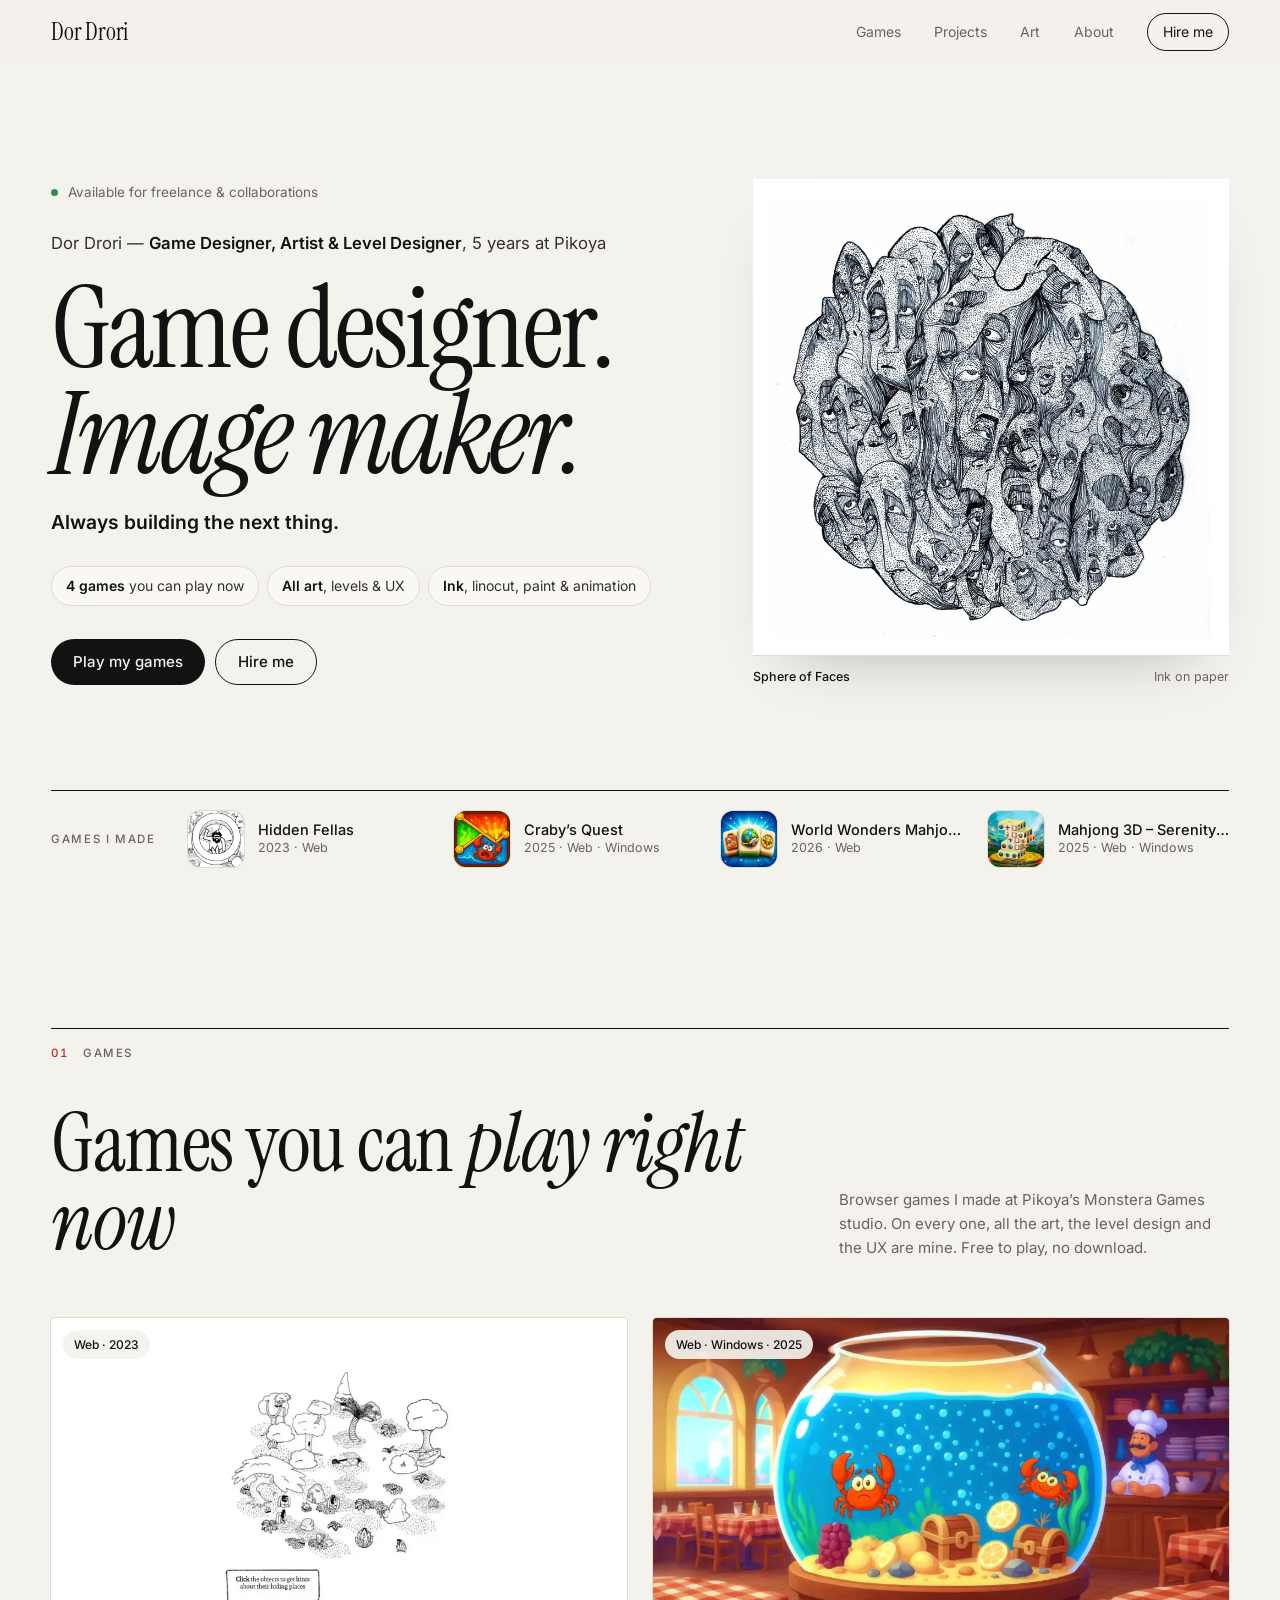
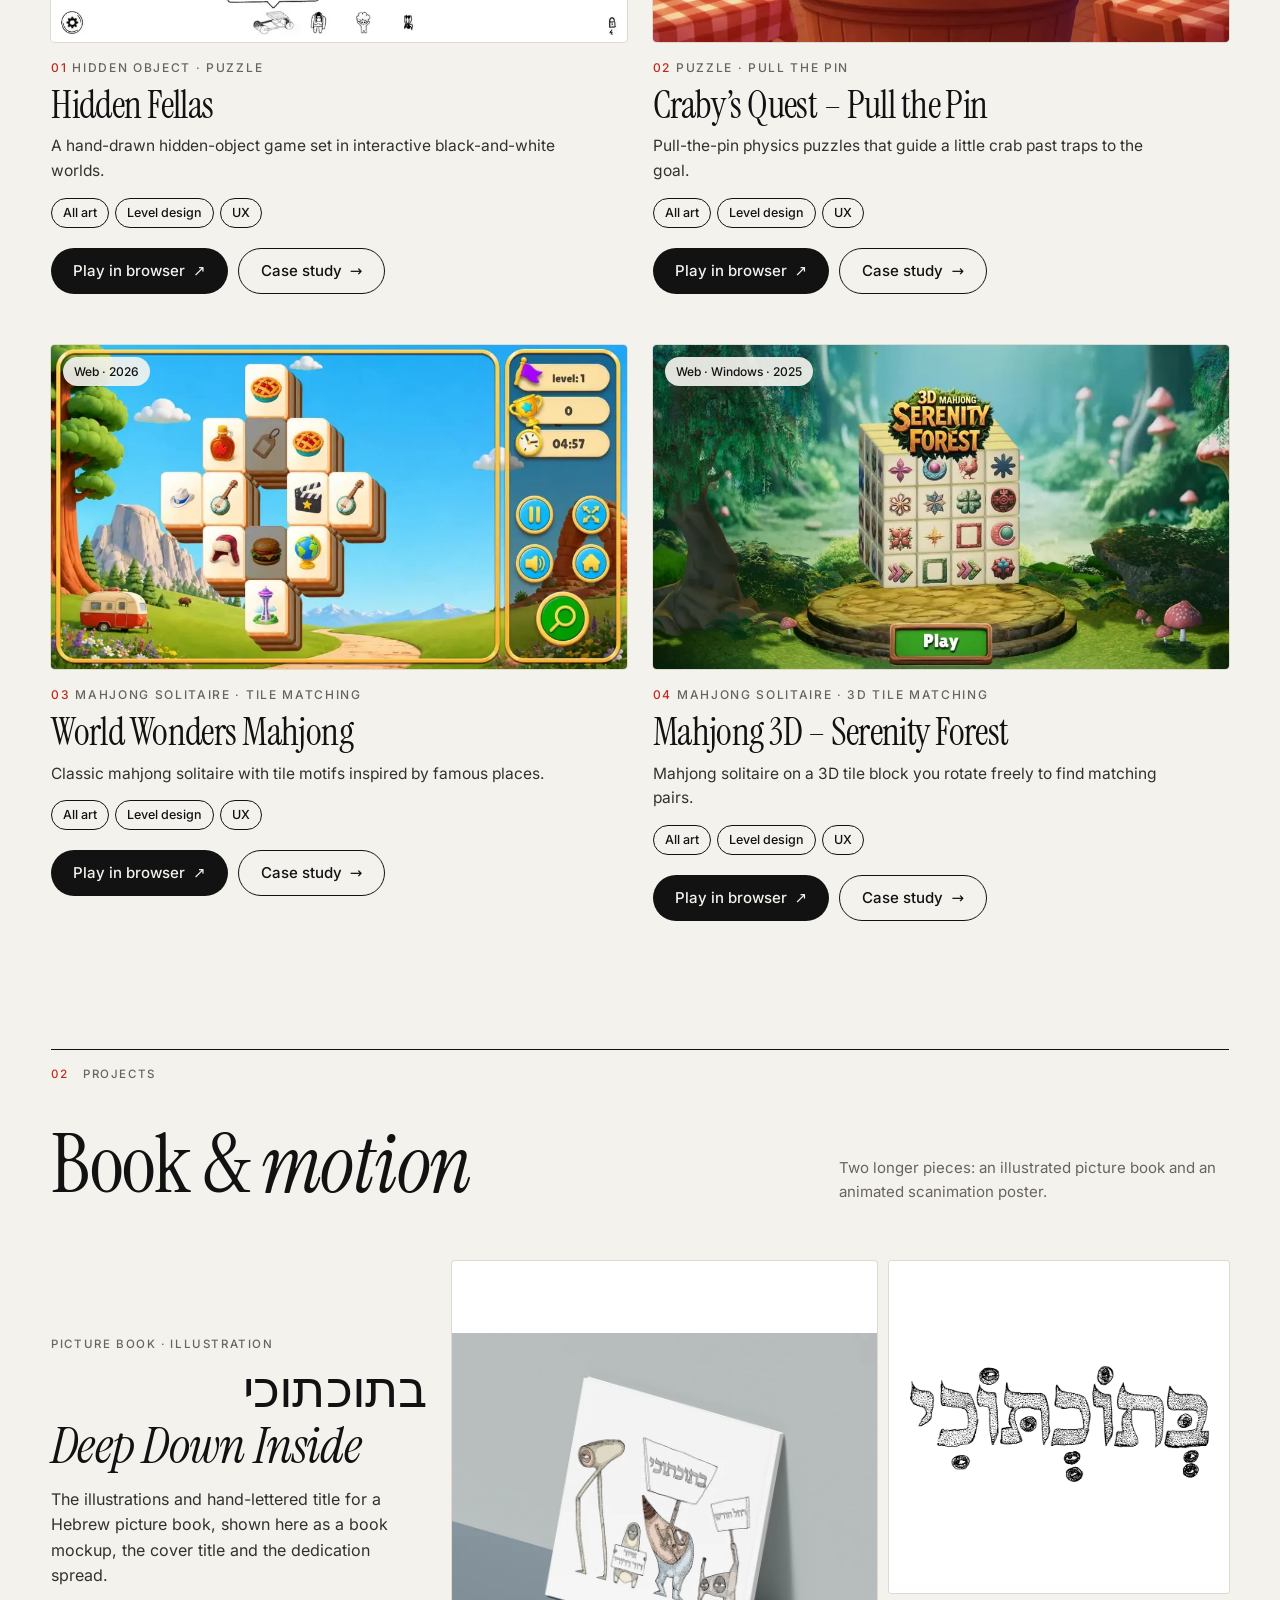
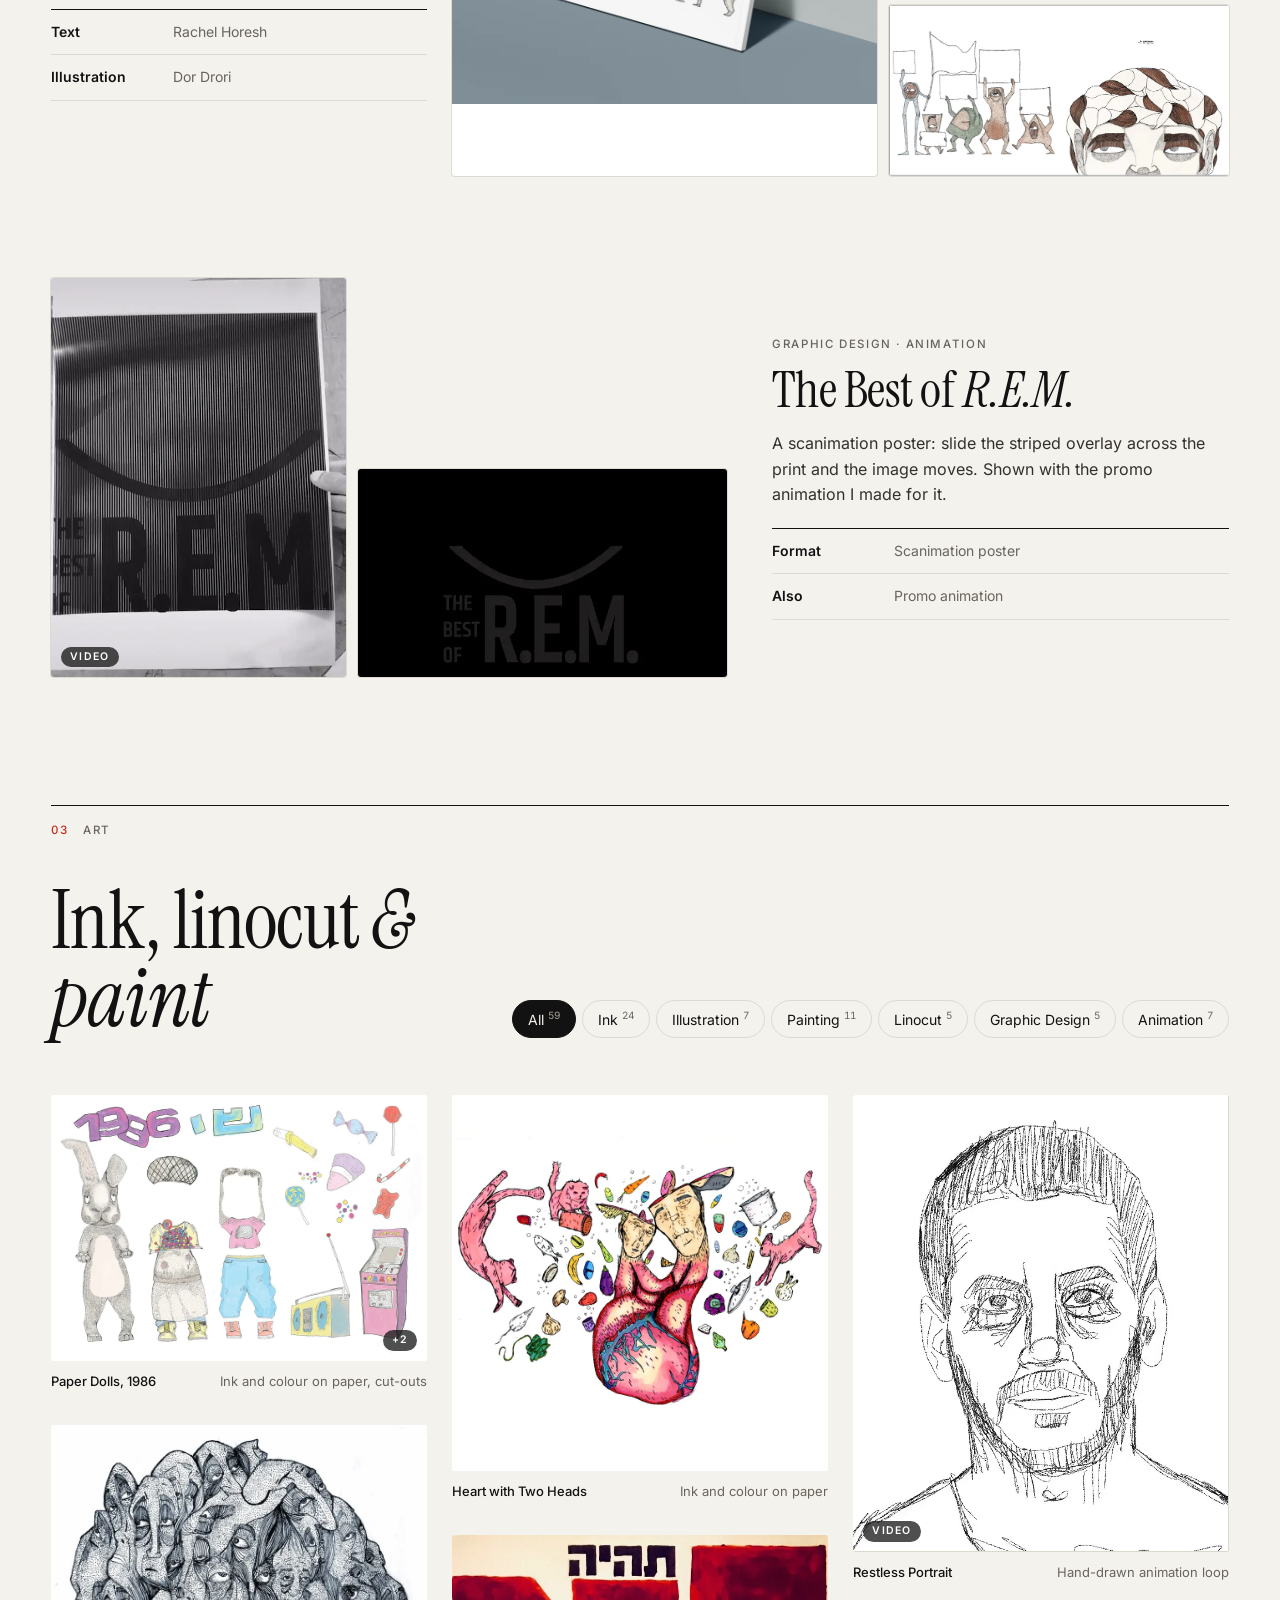
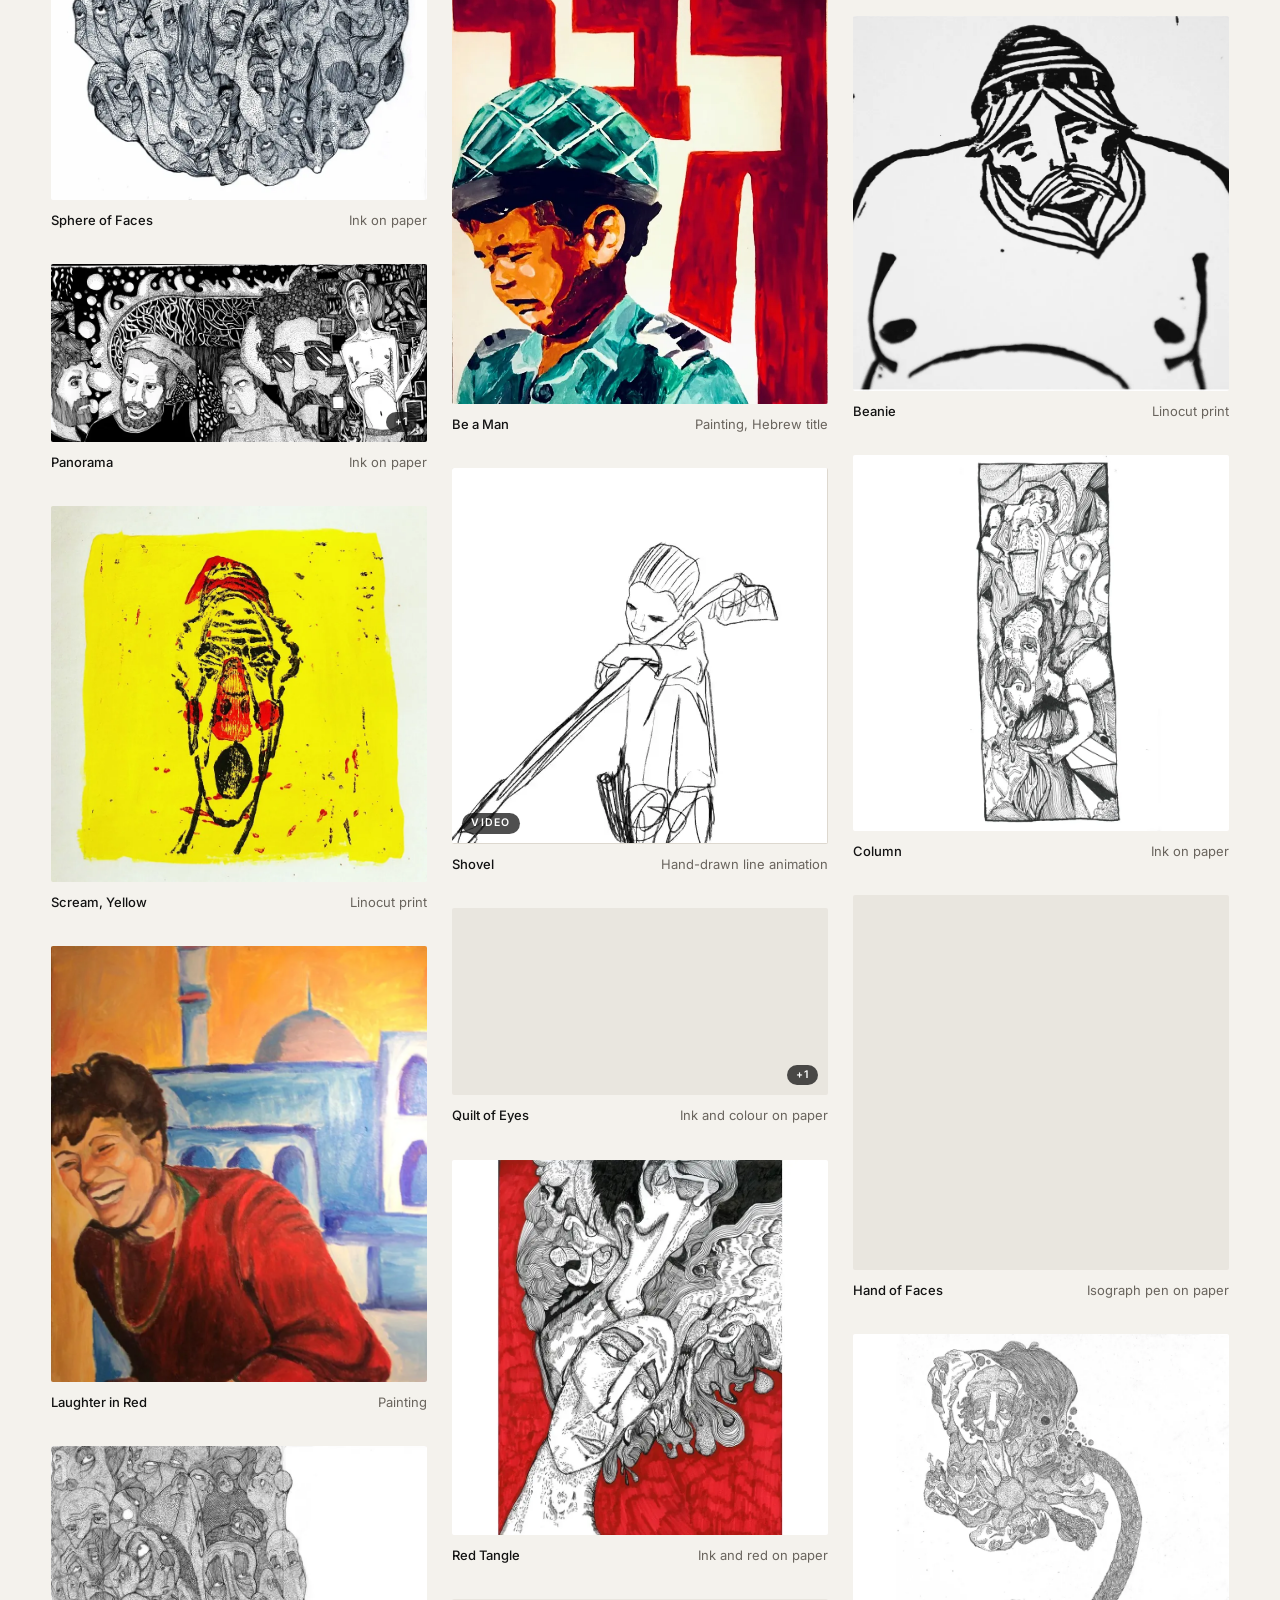
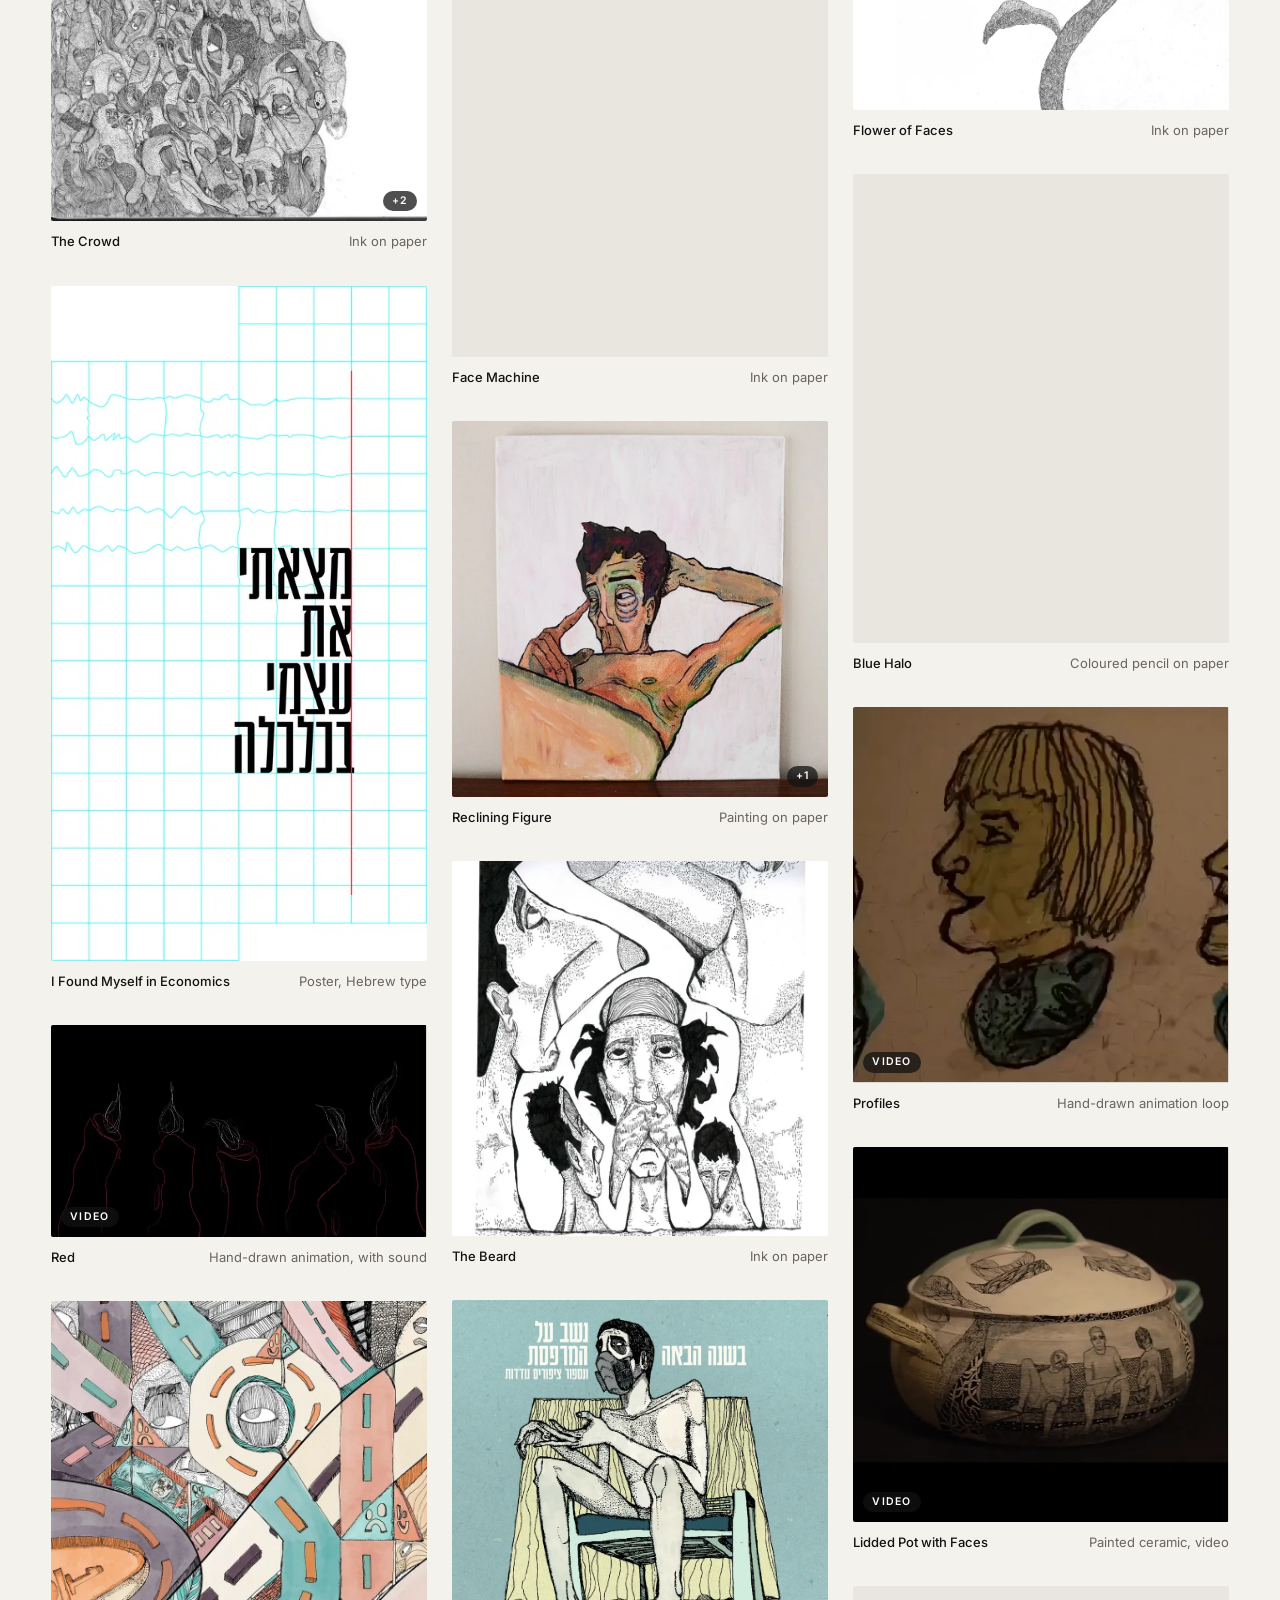
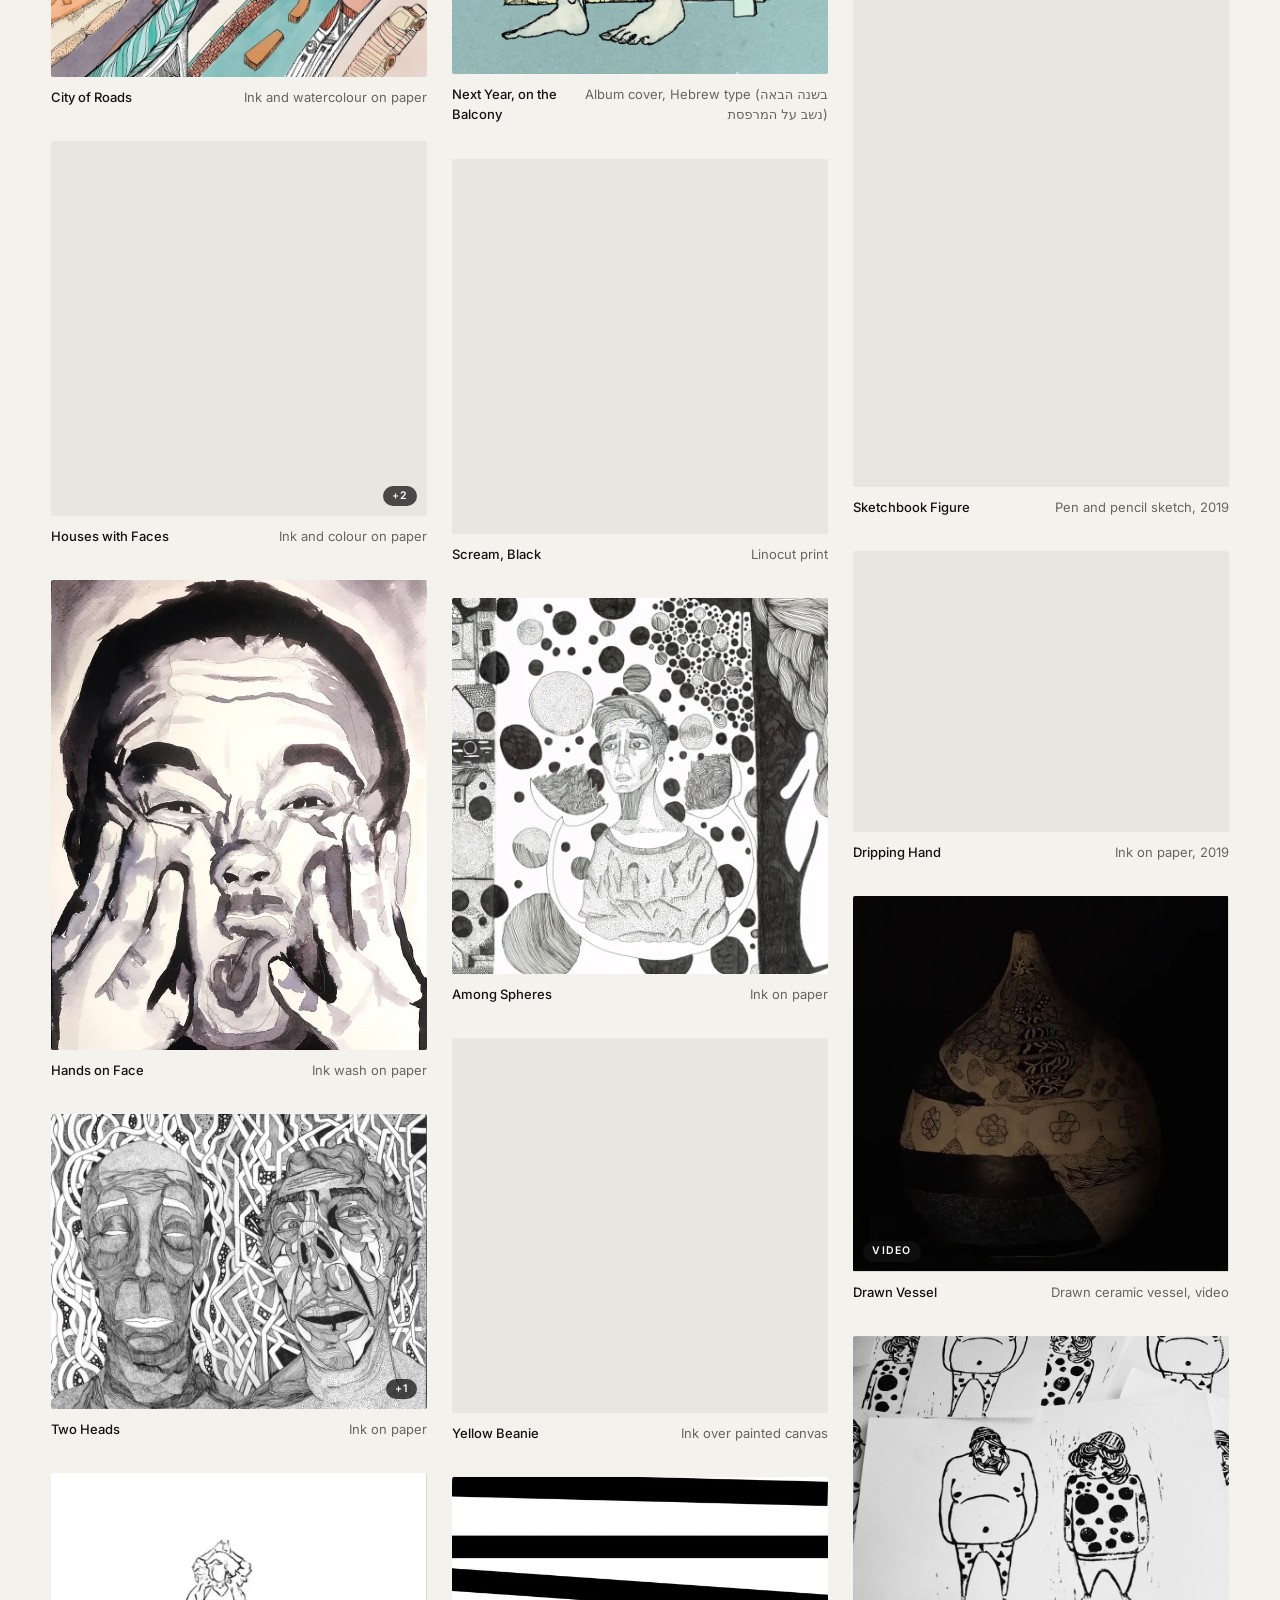
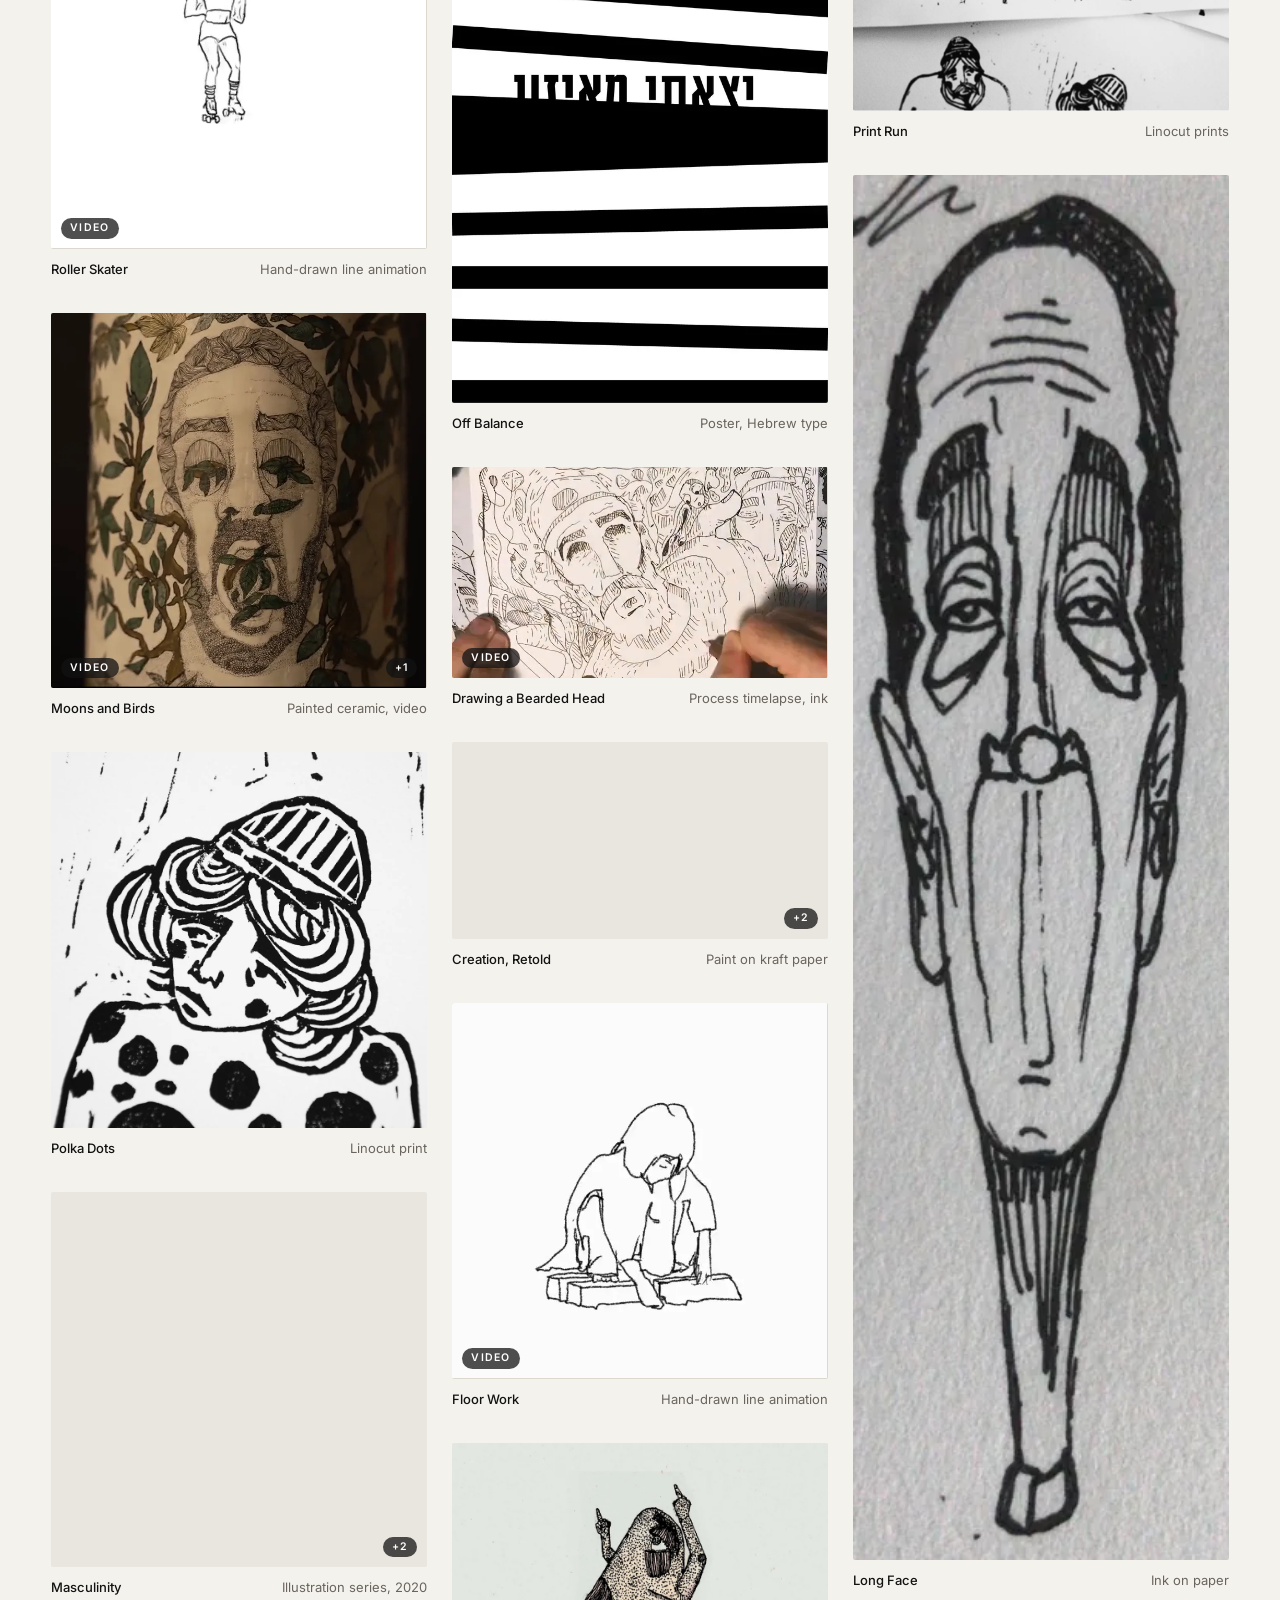
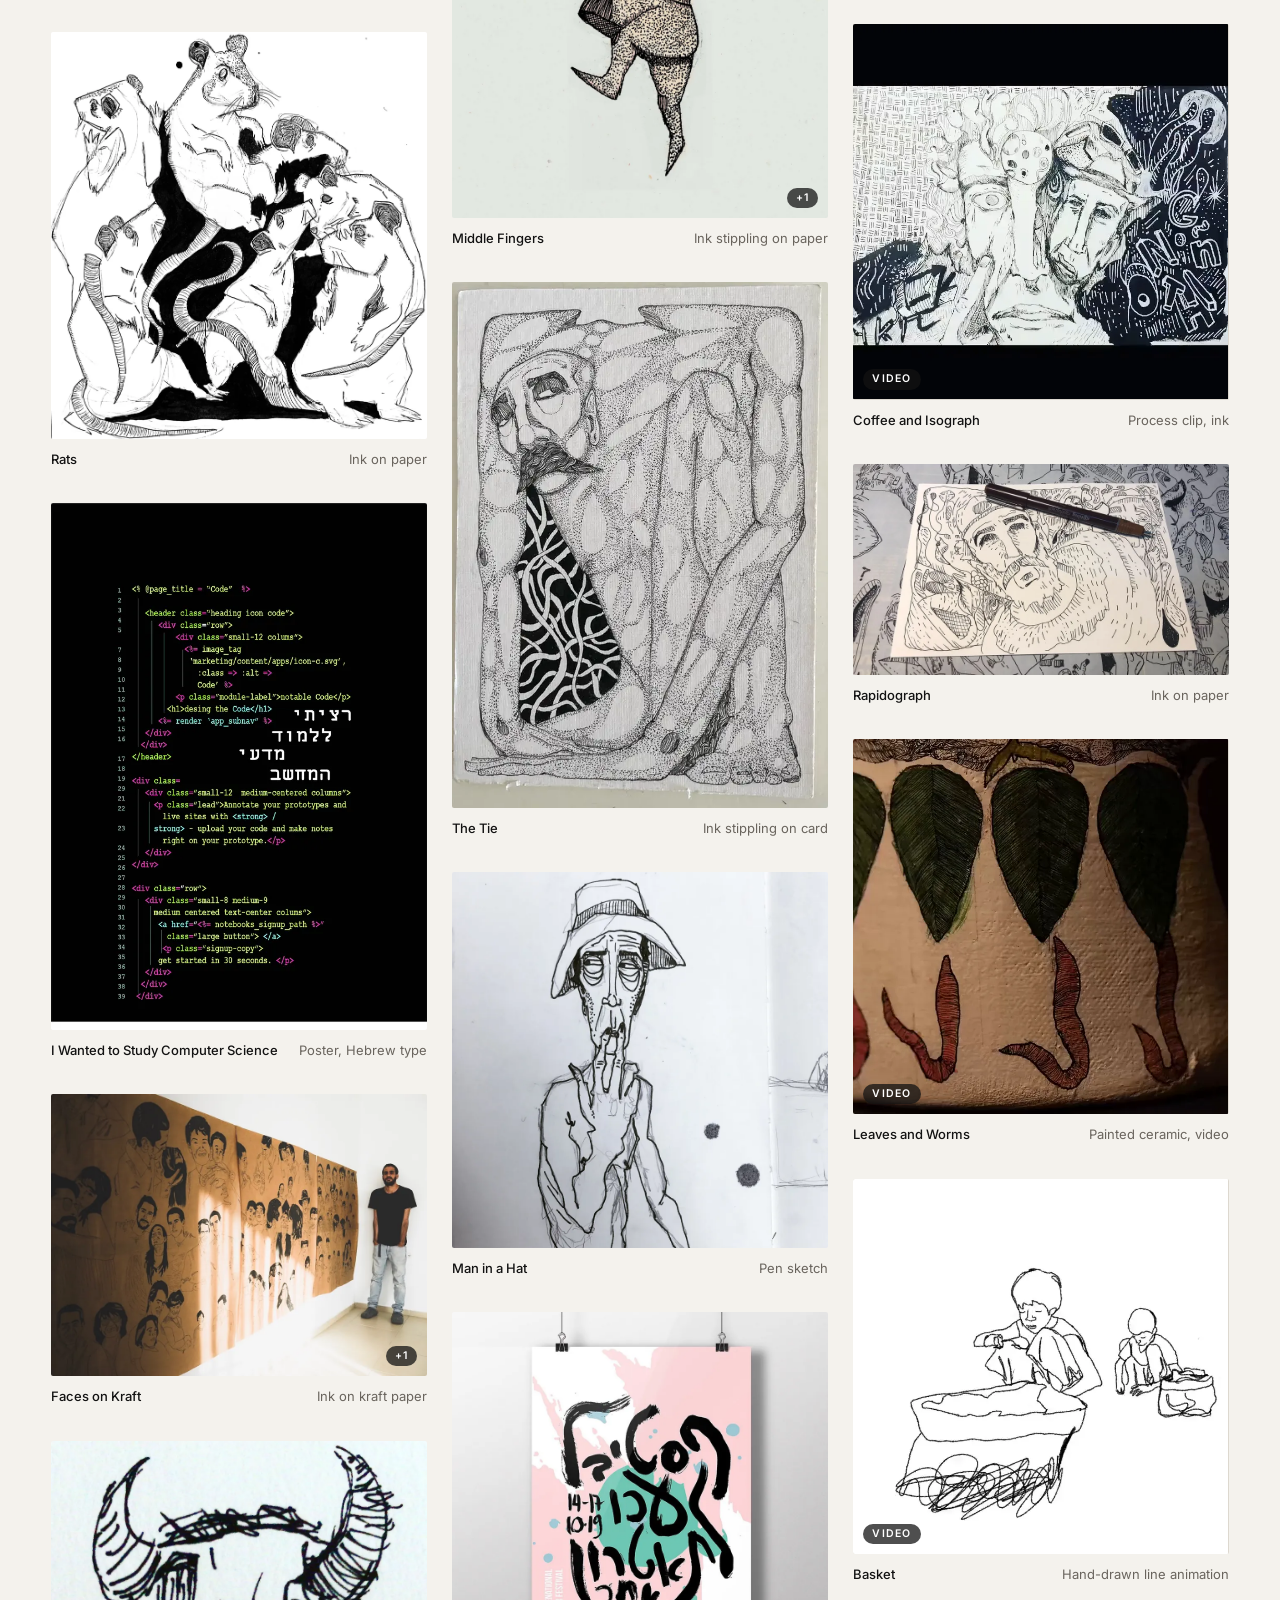
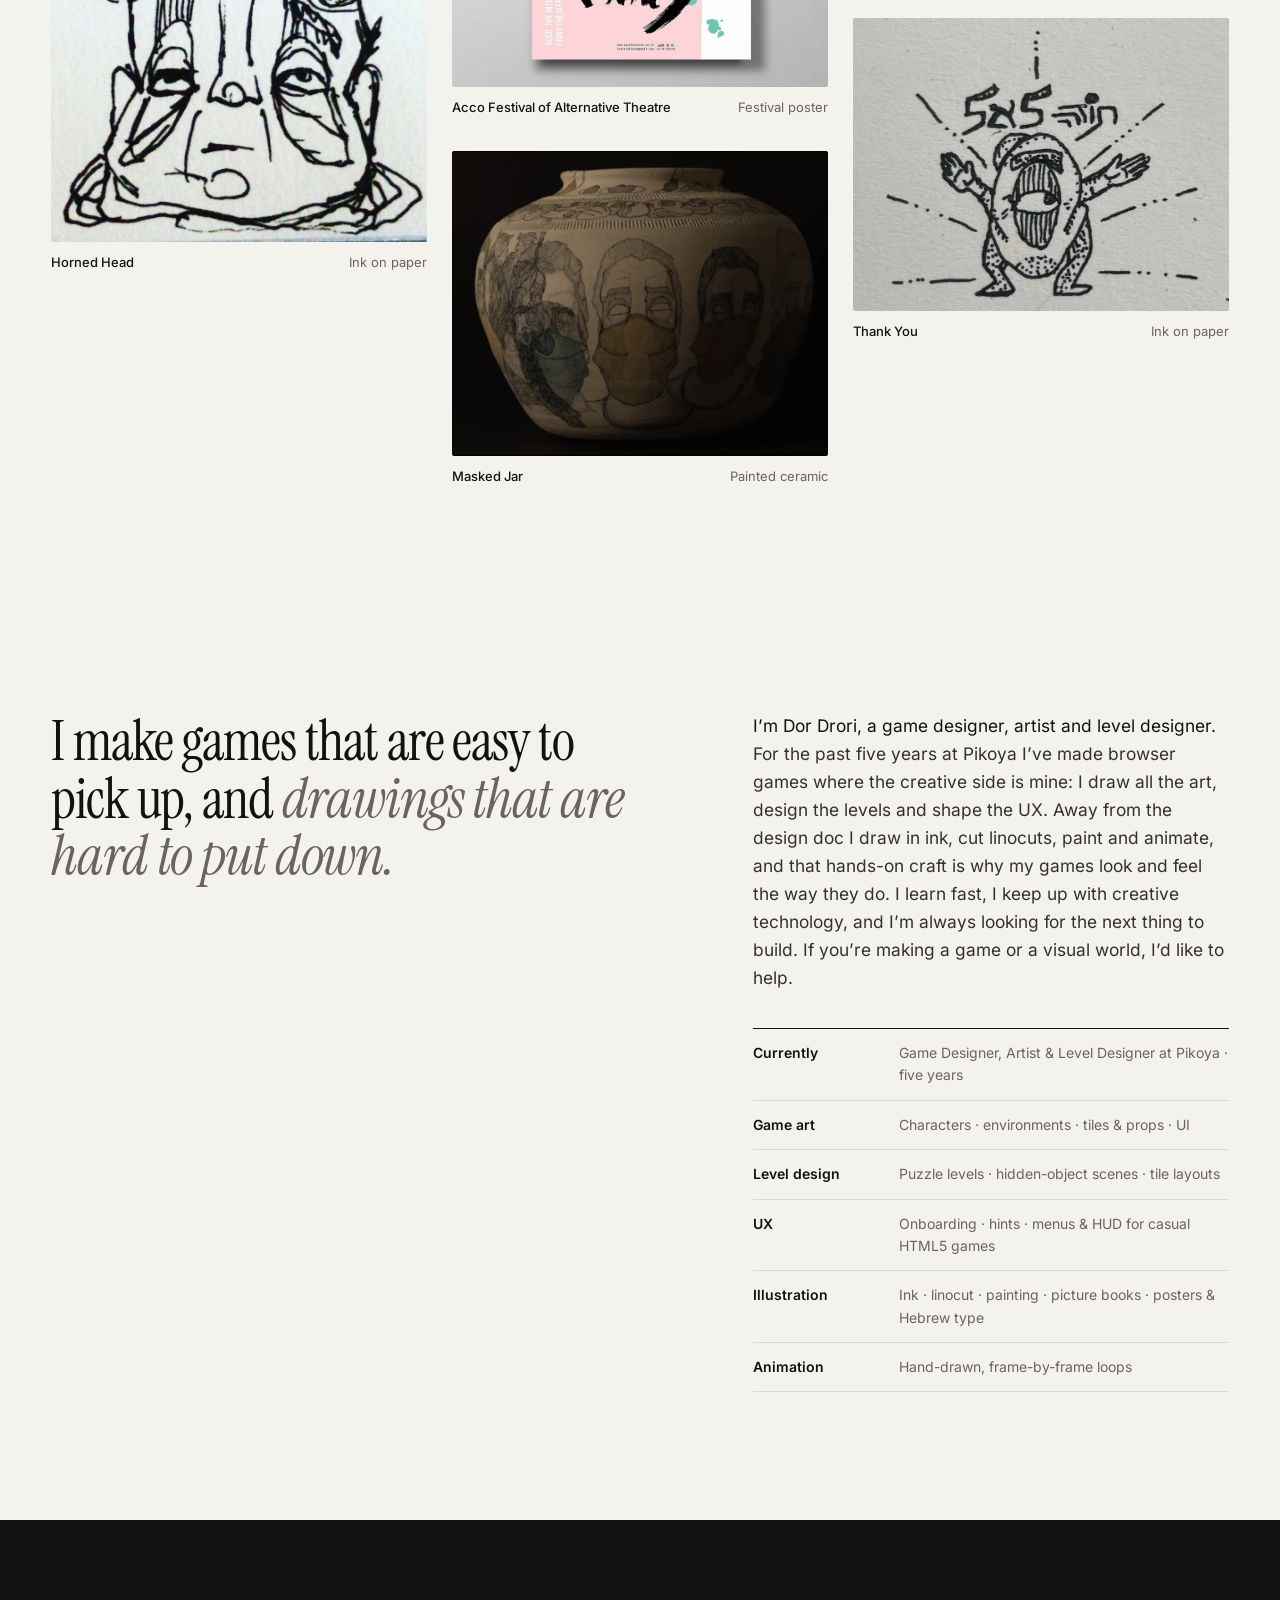
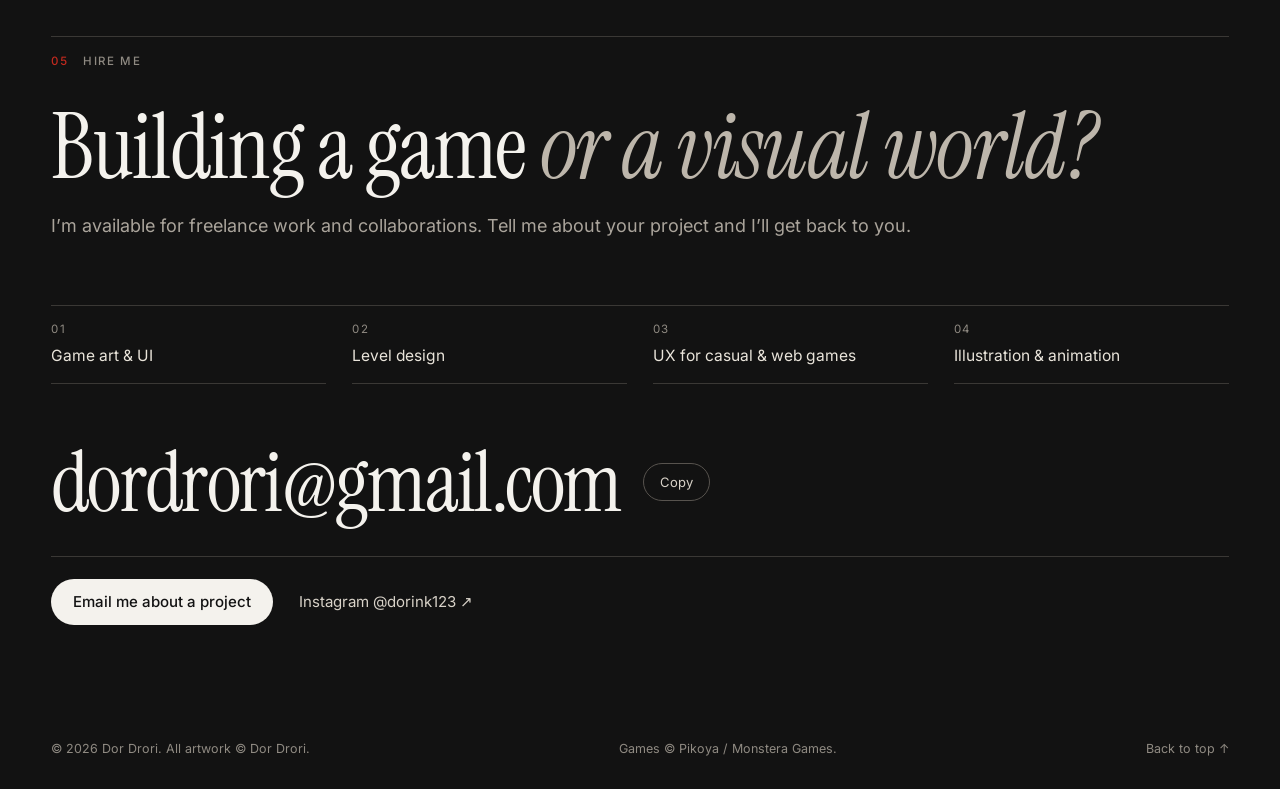
==== index.html @ 9dd8462b "Portfolio site" ====
<!doctype html>
<html lang="en">
<head>
<meta charset="utf-8">
<meta name="viewport" content="width=device-width, initial-scale=1">
<title>Dor Drori — Game Designer, Artist &amp; Level Designer</title>
<meta name="description" content="Dor Drori: Game Designer, Artist &amp; Level Designer. Five years at Pikoya making browser games: all the art, the level design and the UX. Ink, linocut, painting and animation. Available for freelance.">
<meta property="og:title" content="Dor Drori — Game Designer, Artist &amp; Level Designer">
<meta property="og:description" content="Dor Drori: Game Designer, Artist &amp; Level Designer. Five years at Pikoya making browser games: all the art, the level design and the UX. Ink, linocut, painting and animation. Available for freelance.">
<meta property="og:image" content="media/sphere-l.jpg">
<meta property="og:type" content="website">
<meta name="theme-color" content="#f4f2ed">
<link rel="preload" href="fonts/serif.woff2" as="font" type="font/woff2" crossorigin>
<link rel="preload" href="fonts/inter.woff2" as="font" type="font/woff2" crossorigin>
<link rel="icon" href="favicon.svg" type="image/svg+xml">
<link rel="stylesheet" href="css/style.css">
<script>document.documentElement.classList.add('js')</script>
</head>
<body><a class="skip" href="#main">Skip to content</a>
<header class="nav" id="top">
  <a class="brand" href="#top" aria-label="Dor Drori, home">Dor Drori</a>
  <nav aria-label="Primary">
    <a href="#games">Games</a><a href="#projects" class="hide-s">Projects</a><a href="#art">Art</a><a href="#about" class="hide-s">About</a><a href="#contact" class="nav-cta">Hire me</a>
  </nav>
</header>
<main id="main">
<section class="hero" aria-labelledby="hero-title">
  <div class="hero-text">
    <p class="eyebrow"><span class="dot" aria-hidden="true"></span>Available for freelance &amp; collaborations</p>
    <p class="hero-role">Dor Drori — <strong>Game Designer, Artist &amp; Level Designer</strong>, 5 years at Pikoya</p>
    <h1 id="hero-title">Game designer.<br><em>Image maker.</em><span class="h1-tag">Always building the next thing.</span></h1>
    <ul class="proof" aria-label="At a glance">
      <li><strong>4 games</strong> you can play now</li><li><strong>All art</strong>, levels &amp; UX</li><li><strong>Ink</strong>, linocut, paint &amp; animation</li>
    </ul>
    <div class="hero-cta"><a class="btn btn-solid" href="#games">Play my games</a><a class="btn btn-line" href="#contact">Hire me</a></div>
  </div>
  <figure class="hero-art">
    <button class="hero-btn" data-open="6" aria-label="Open Sphere of Faces, full size">
      <img src="media/sphere-t.webp" srcset="media/sphere-t.webp 800w, media/sphere-l.webp 1600w" sizes="(min-width:1000px) 36vw, 90vw" width="1600" height="1600" alt="Sphere of Faces, a dense ink drawing of interlocking faces, by Dor Drori" fetchpriority="high" decoding="async">
    </button>
    <figcaption><span>Sphere of Faces</span><span>Ink on paper</span></figcaption>
  </figure>
  <nav class="strip" aria-label="Games">
    <p class="label">Games I made</p>
    <ol><li><a href="games/hidden-fellas.html"><img src="media/games/hidden-fellas-thumb.webp" width="96" height="96" alt="" decoding="async"><span class="s-txt"><span class="s-title">Hidden Fellas</span><span class="s-meta">2023 · Web</span></span></a></li><li><a href="games/crabys-quest.html"><img src="media/games/crabys-quest-thumb.webp" width="96" height="96" alt="" decoding="async"><span class="s-txt"><span class="s-title">Craby’s Quest</span><span class="s-meta">2025 · Web · Windows</span></span></a></li><li><a href="games/world-wonders.html"><img src="media/games/world-wonders-thumb.webp" width="96" height="96" alt="" decoding="async"><span class="s-txt"><span class="s-title">World Wonders Mahjong</span><span class="s-meta">2026 · Web</span></span></a></li><li><a href="games/serenity-forest.html"><img src="media/games/serenity-forest-thumb.webp" width="96" height="96" alt="" decoding="async"><span class="s-txt"><span class="s-title">Mahjong 3D – Serenity Forest</span><span class="s-meta">2025 · Web · Windows</span></span></a></li></ol>
  </nav>
</section>

<section class="section" id="games" aria-labelledby="games-title">
  <header class="section-head" data-reveal>
    <p class="kicker"><span>01</span> Games</p>
    <h2 id="games-title">Games you can <em>play right now</em></h2>
    <p class="section-intro">Browser games I made at Pikoya’s Monstera Games studio. On every one, all the art, the level design and the UX are mine. Free to play, no download.</p>
  </header>
  <div class="gcards"><article class="gcard" data-reveal>
  <a class="gcard-media" href="games/hidden-fellas.html" aria-label="Hidden Fellas case study"><video class="vid gcard-vid" muted loop playsinline preload="none" poster="media/games/clips/hidden-fellas-poster.webp" data-src="media/games/clips/hidden-fellas.mp4" width="960" height="540" aria-label="Hidden Fellas gameplay"></video><span class="gcard-badge">Web · 2023</span></a>
  <div class="gcard-body">
    <p class="gcard-idx"><span>01</span> Hidden object · Puzzle</p>
    <h3 class="gcard-title"><a href="games/hidden-fellas.html">Hidden Fellas</a></h3>
    <p class="gcard-hook">A hand-drawn hidden-object game set in interactive black-and-white worlds.</p>
    <ul class="roles" aria-label="My role"><li>All art</li><li>Level design</li><li>UX</li></ul>
    <div class="gcard-actions"><a class="btn btn-solid" href="https://www.monsteraplay.com/play/hidden_fellas" target="_blank" rel="noopener">Play in browser <span aria-hidden="true">↗</span></a><a class="btn btn-line" href="games/hidden-fellas.html">Case study <span aria-hidden="true">→</span></a></div>
  </div>
</article><article class="gcard" data-reveal>
  <a class="gcard-media" href="games/crabys-quest.html" aria-label="Craby’s Quest – Pull the Pin case study"><video class="vid gcard-vid" muted loop playsinline preload="none" poster="media/games/clips/crabys-quest-poster.webp" data-src="media/games/clips/crabys-quest.mp4" width="960" height="540" aria-label="Craby’s Quest – Pull the Pin gameplay"></video><span class="gcard-badge">Web · Windows · 2025</span></a>
  <div class="gcard-body">
    <p class="gcard-idx"><span>02</span> Puzzle · Pull the pin</p>
    <h3 class="gcard-title"><a href="games/crabys-quest.html">Craby’s Quest – Pull the Pin</a></h3>
    <p class="gcard-hook">Pull-the-pin physics puzzles that guide a little crab past traps to the goal.</p>
    <ul class="roles" aria-label="My role"><li>All art</li><li>Level design</li><li>UX</li></ul>
    <div class="gcard-actions"><a class="btn btn-solid" href="https://www.monsteraplay.com/play/pull_the_pin_crabys_quest" target="_blank" rel="noopener">Play in browser <span aria-hidden="true">↗</span></a><a class="btn btn-line" href="games/crabys-quest.html">Case study <span aria-hidden="true">→</span></a></div>
  </div>
</article><article class="gcard" data-reveal>
  <a class="gcard-media" href="games/world-wonders.html" aria-label="World Wonders Mahjong case study"><video class="vid gcard-vid" muted loop playsinline preload="none" poster="media/games/clips/world-wonders-poster.webp" data-src="media/games/clips/world-wonders.mp4" width="960" height="540" aria-label="World Wonders Mahjong gameplay"></video><span class="gcard-badge">Web · 2026</span></a>
  <div class="gcard-body">
    <p class="gcard-idx"><span>03</span> Mahjong solitaire · Tile matching</p>
    <h3 class="gcard-title"><a href="games/world-wonders.html">World Wonders Mahjong</a></h3>
    <p class="gcard-hook">Classic mahjong solitaire with tile motifs inspired by famous places.</p>
    <ul class="roles" aria-label="My role"><li>All art</li><li>Level design</li><li>UX</li></ul>
    <div class="gcard-actions"><a class="btn btn-solid" href="https://www.monsteraplay.com/play/world_mahjong" target="_blank" rel="noopener">Play in browser <span aria-hidden="true">↗</span></a><a class="btn btn-line" href="games/world-wonders.html">Case study <span aria-hidden="true">→</span></a></div>
  </div>
</article><article class="gcard" data-reveal>
  <a class="gcard-media" href="games/serenity-forest.html" aria-label="Mahjong 3D – Serenity Forest case study"><video class="vid gcard-vid" muted loop playsinline preload="none" poster="media/games/clips/serenity-forest-poster.webp" data-src="media/games/clips/serenity-forest.mp4" width="960" height="540" aria-label="Mahjong 3D – Serenity Forest gameplay"></video><span class="gcard-badge">Web · Windows · 2025</span></a>
  <div class="gcard-body">
    <p class="gcard-idx"><span>04</span> Mahjong solitaire · 3D tile matching</p>
    <h3 class="gcard-title"><a href="games/serenity-forest.html">Mahjong 3D – Serenity Forest</a></h3>
    <p class="gcard-hook">Mahjong solitaire on a 3D tile block you rotate freely to find matching pairs.</p>
    <ul class="roles" aria-label="My role"><li>All art</li><li>Level design</li><li>UX</li></ul>
    <div class="gcard-actions"><a class="btn btn-solid" href="https://www.monsteraplay.com/play/mahjong_3d_serenity_forest" target="_blank" rel="noopener">Play in browser <span aria-hidden="true">↗</span></a><a class="btn btn-line" href="games/serenity-forest.html">Case study <span aria-hidden="true">→</span></a></div>
  </div>
</article></div>
</section>

<section class="section" id="projects" aria-labelledby="projects-title">
  <header class="section-head" data-reveal>
    <p class="kicker"><span>02</span> Projects</p>
    <h2 id="projects-title">Book &amp; <em>motion</em></h2>
    <p class="section-intro">Two longer pieces: an illustrated picture book and an animated scanimation poster.</p>
  </header>
  <article class="proj proj-book" aria-labelledby="t-book">
    <div class="proj-text" data-reveal>
      <p class="label">Picture book · Illustration</p>
      <h3 class="proj-title" id="t-book"><span lang="he" dir="rtl">בתוכתוכי</span> <em>Deep Down Inside</em></h3>
      <p class="proj-desc">The illustrations and hand-lettered title for a Hebrew picture book, shown here as a book mockup, the cover title and the dedication spread.</p>
      <dl class="proj-meta"><div><dt>Text</dt><dd>Rachel Horesh</dd></div><div><dt>Illustration</dt><dd>Dor Drori</dd></div></dl>
    </div>
    <div class="proj-media book-media" data-reveal>
      <button class="proj-img b-cover" data-open="0" aria-label="Open image 1 of the book"><img src="media/deep-inside-cover-t.webp" srcset="media/deep-inside-cover-t.webp 900w, media/deep-inside-cover-l.webp 2000w" sizes="(min-width:960px) 34vw, 100vw" width="2000" height="1751" loading="lazy" decoding="async" alt="Mockup of the picture book בתוכתוכי (Deep Down Inside), illustrated by Dor Drori"></button><button class="proj-img b-mock" data-open="1" aria-label="Open image 2 of the book"><img src="media/deep-inside-t.webp" srcset="media/deep-inside-t.webp 900w, media/deep-inside-l.webp 1688w" sizes="(min-width:960px) 24vw, 50vw" width="1688" height="1648" loading="lazy" decoding="async" alt="Hand-lettered cover title of בתוכתוכי, illustrated by Dor Drori"></button><button class="proj-img b-ded" data-open="2" aria-label="Open image 3 of the book"><img src="media/dedicated-t.webp" srcset="media/dedicated-t.webp 900w, media/dedicated-l.webp 1600w" sizes="(min-width:960px) 24vw, 50vw" width="1600" height="805" loading="lazy" decoding="async" alt="Dedication spread of בתוכתוכי, illustrated by Dor Drori"></button>
    </div>
  </article>
  <article class="proj proj-rem" aria-labelledby="t-rem">
    <div class="proj-media rem-media" data-reveal>
      <button class="proj-img rem-main" data-open="41" aria-label="Open The Best of R.E.M. video"><video class="vid" muted loop playsinline preload="none" poster="media/rem-poster.webp" data-src="media/rem.mp4" width="540" height="730" aria-label="The Best of R.E.M. scanimation poster in motion"></video><span class="tile-badge tile-loop" aria-hidden="true">Video</span></button>
      <button class="proj-img rem-promo" data-open="42" aria-label="Open the R.E.M. promo animation"><video class="vid" muted loop playsinline preload="none" poster="media/rem-d1-poster.webp" data-src="media/rem-d1.mp4" width="720" height="406" aria-label="Promo animation for The Best of R.E.M."></video></button>
    </div>
    <div class="proj-text" data-reveal>
      <p class="label">Graphic design · Animation</p>
      <h3 class="proj-title" id="t-rem">The Best of <em>R.E.M.</em></h3>
      <p class="proj-desc">A scanimation poster: slide the striped overlay across the print and the image moves. Shown with the promo animation I made for it.</p>
      <dl class="proj-meta"><div><dt>Format</dt><dd>Scanimation poster</dd></div><div><dt>Also</dt><dd>Promo animation</dd></div></dl>
    </div>
  </article>
</section>

<section class="section" id="art" aria-labelledby="art-title">
  <header class="section-head" data-reveal>
    <p class="kicker"><span>03</span> Art</p>
    <h2 id="art-title">Ink, linocut <em>&amp; paint</em></h2>
    <div class="filters" role="toolbar" aria-label="Filter artwork"><button class="filter is-active" data-filter="all" aria-pressed="true">All<sup>59</sup></button><button class="filter" data-filter="ink" aria-pressed="false">Ink<sup>24</sup></button><button class="filter" data-filter="illustration" aria-pressed="false">Illustration<sup>7</sup></button><button class="filter" data-filter="painting" aria-pressed="false">Painting<sup>11</sup></button><button class="filter" data-filter="prints" aria-pressed="false">Linocut<sup>5</sup></button><button class="filter" data-filter="design" aria-pressed="false">Graphic Design<sup>5</sup></button><button class="filter" data-filter="animation" aria-pressed="false">Animation<sup>7</sup></button></div>
  </header>
  <div class="grid" id="grid"><figure class="tile" data-cat="illustration" data-reveal><button class="tile-btn" data-open="3" aria-label="Open Paper Dolls, 1986"><img class="tile-media" src="media/paper-dolls-t.webp" width="900" height="636" loading="lazy" decoding="async" alt="Paper Dolls, 1986, ink and colour on paper, cut-outs, by Dor Drori"><span class="tile-badge">+2</span></button><figcaption><span class="t-title">Paper Dolls, 1986</span><span class="t-meta">Ink and colour on paper, cut-outs</span></figcaption></figure><figure class="tile" data-cat="ink" data-reveal><button class="tile-btn" data-open="6" aria-label="Open Sphere of Faces"><img class="tile-media" src="media/sphere-t.webp" width="800" height="800" loading="lazy" decoding="async" alt="Sphere of Faces, ink on paper, by Dor Drori"></button><figcaption><span class="t-title">Sphere of Faces</span><span class="t-meta">Ink on paper</span></figcaption></figure><figure class="tile" data-cat="ink" data-reveal><button class="tile-btn" data-open="7" aria-label="Open Panorama"><img class="tile-media" src="media/panorama-t.webp" width="900" height="427" loading="lazy" decoding="async" alt="Panorama, ink on paper, by Dor Drori"><span class="tile-badge">+1</span></button><figcaption><span class="t-title">Panorama</span><span class="t-meta">Ink on paper</span></figcaption></figure><figure class="tile" data-cat="prints" data-reveal><button class="tile-btn" data-open="9" aria-label="Open Scream, Yellow"><img class="tile-media" src="media/scream-yellow-t.webp" width="900" height="900" loading="lazy" decoding="async" alt="Scream, Yellow, linocut print, by Dor Drori"></button><figcaption><span class="t-title">Scream, Yellow</span><span class="t-meta">Linocut print</span></figcaption></figure><figure class="tile" data-cat="painting" data-reveal><button class="tile-btn" data-open="10" aria-label="Open Laughter in Red"><img class="tile-media" src="media/laughing-t.webp" width="775" height="900" loading="lazy" decoding="async" alt="Laughter in Red, painting, by Dor Drori"></button><figcaption><span class="t-title">Laughter in Red</span><span class="t-meta">Painting</span></figcaption></figure><figure class="tile" data-cat="ink" data-reveal><button class="tile-btn" data-open="11" aria-label="Open The Crowd"><img class="tile-media" src="media/crowd-t.webp" width="800" height="800" loading="lazy" decoding="async" alt="The Crowd, ink on paper, by Dor Drori"><span class="tile-badge">+2</span></button><figcaption><span class="t-title">The Crowd</span><span class="t-meta">Ink on paper</span></figcaption></figure><figure class="tile" data-cat="design" data-reveal><button class="tile-btn" data-open="14" aria-label="Open I Found Myself in Economics"><img class="tile-media" src="media/economics-t.webp" width="500" height="900" loading="lazy" decoding="async" alt="I Found Myself in Economics, poster, hebrew type, by Dor Drori"></button><figcaption><span class="t-title">I Found Myself in Economics</span><span class="t-meta">Poster, Hebrew type</span></figcaption></figure><figure class="tile" data-cat="animation" data-reveal><button class="tile-btn" data-open="15" aria-label="Open Red"><video class="tile-media vid" muted loop playsinline preload="none" poster="media/loop-red-poster.webp" data-src="media/loop-red.mp4" width="720" height="406" aria-label="Red, animation by Dor Drori"></video><span class="tile-badge tile-loop" aria-hidden="true">Video</span></button><figcaption><span class="t-title">Red</span><span class="t-meta">Hand-drawn animation, with sound</span></figcaption></figure><figure class="tile" data-cat="illustration" data-reveal><button class="tile-btn" data-open="16" aria-label="Open City of Roads"><img class="tile-media" src="media/city-roads-t.webp" width="800" height="800" loading="lazy" decoding="async" alt="City of Roads, ink and watercolour on paper, by Dor Drori"></button><figcaption><span class="t-title">City of Roads</span><span class="t-meta">Ink and watercolour on paper</span></figcaption></figure><figure class="tile" data-cat="illustration" data-reveal><button class="tile-btn" data-open="17" aria-label="Open Houses with Faces"><img class="tile-media" src="media/houses-t.webp" width="900" height="900" loading="lazy" decoding="async" alt="Houses with Faces, ink and colour on paper, by Dor Drori"><span class="tile-badge">+2</span></button><figcaption><span class="t-title">Houses with Faces</span><span class="t-meta">Ink and colour on paper</span></figcaption></figure><figure class="tile" data-cat="painting" data-reveal><button class="tile-btn" data-open="20" aria-label="Open Hands on Face"><img class="tile-media" src="media/hands-t.webp" width="720" height="900" loading="lazy" decoding="async" alt="Hands on Face, ink wash on paper, by Dor Drori"></button><figcaption><span class="t-title">Hands on Face</span><span class="t-meta">Ink wash on paper</span></figcaption></figure><figure class="tile" data-cat="ink" data-reveal><button class="tile-btn" data-open="21" aria-label="Open Two Heads"><img class="tile-media" src="media/two-heads-t.webp" width="800" height="630" loading="lazy" decoding="async" alt="Two Heads, ink on paper, by Dor Drori"><span class="tile-badge">+1</span></button><figcaption><span class="t-title">Two Heads</span><span class="t-meta">Ink on paper</span></figcaption></figure><figure class="tile" data-cat="animation" data-reveal><button class="tile-btn" data-open="23" aria-label="Open Roller Skater"><video class="tile-media vid" muted loop playsinline preload="none" poster="media/loop-skater-poster.webp" data-src="media/loop-skater.mp4" width="720" height="720" aria-label="Roller Skater, animation by Dor Drori"></video><span class="tile-badge tile-loop" aria-hidden="true">Video</span></button><figcaption><span class="t-title">Roller Skater</span><span class="t-meta">Hand-drawn line animation</span></figcaption></figure><figure class="tile" data-cat="painting" data-reveal><button class="tile-btn" data-open="24" aria-label="Open Moons and Birds"><video class="tile-media vid" muted loop playsinline preload="none" poster="media/pot-moons-poster.webp" data-src="media/pot-moons.mp4" width="720" height="720" aria-label="Moons and Birds, animation by Dor Drori"></video><span class="tile-badge tile-loop" aria-hidden="true">Video</span><span class="tile-badge">+1</span></button><figcaption><span class="t-title">Moons and Birds</span><span class="t-meta">Painted ceramic, video</span></figcaption></figure><figure class="tile" data-cat="prints" data-reveal><button class="tile-btn" data-open="26" aria-label="Open Polka Dots"><img class="tile-media" src="media/polka-t.webp" width="900" height="900" loading="lazy" decoding="async" alt="Polka Dots, linocut print, by Dor Drori"></button><figcaption><span class="t-title">Polka Dots</span><span class="t-meta">Linocut print</span></figcaption></figure><figure class="tile" data-cat="illustration" data-reveal><button class="tile-btn" data-open="27" aria-label="Open Masculinity"><img class="tile-media" src="media/masculinity-t.webp" width="900" height="900" loading="lazy" decoding="async" alt="Masculinity, illustration series, 2020, by Dor Drori"><span class="tile-badge">+2</span></button><figcaption><span class="t-title">Masculinity</span><span class="t-meta">Illustration series, 2020</span></figcaption></figure><figure class="tile" data-cat="ink" data-reveal><button class="tile-btn" data-open="30" aria-label="Open Rats"><img class="tile-media" src="media/rats-t.webp" width="829" height="900" loading="lazy" decoding="async" alt="Rats, ink on paper, by Dor Drori"></button><figcaption><span class="t-title">Rats</span><span class="t-meta">Ink on paper</span></figcaption></figure><figure class="tile" data-cat="design" data-reveal><button class="tile-btn" data-open="31" aria-label="Open I Wanted to Study Computer Science"><img class="tile-media" src="media/code-t.webp" width="641" height="900" loading="lazy" decoding="async" alt="I Wanted to Study Computer Science, poster, hebrew type, by Dor Drori"></button><figcaption><span class="t-title">I Wanted to Study Computer Science</span><span class="t-meta">Poster, Hebrew type</span></figcaption></figure><figure class="tile" data-cat="ink" data-reveal><button class="tile-btn" data-open="32" aria-label="Open Faces on Kraft"><img class="tile-media" src="media/kraft-t.webp" width="900" height="676" loading="lazy" decoding="async" alt="Faces on Kraft, ink on kraft paper, by Dor Drori"><span class="tile-badge">+1</span></button><figcaption><span class="t-title">Faces on Kraft</span><span class="t-meta">Ink on kraft paper</span></figcaption></figure><figure class="tile" data-cat="ink" data-reveal><button class="tile-btn" data-open="34" aria-label="Open Horned Head"><img class="tile-media" src="media/horned-t.webp" width="842" height="900" loading="lazy" decoding="async" alt="Horned Head, ink on paper, by Dor Drori"></button><figcaption><span class="t-title">Horned Head</span><span class="t-meta">Ink on paper</span></figcaption></figure><figure class="tile" data-cat="illustration" data-reveal><button class="tile-btn" data-open="35" aria-label="Open Heart with Two Heads"><img class="tile-media" src="media/heart-t.webp" width="900" height="900" loading="lazy" decoding="async" alt="Heart with Two Heads, ink and colour on paper, by Dor Drori"></button><figcaption><span class="t-title">Heart with Two Heads</span><span class="t-meta">Ink and colour on paper</span></figcaption></figure><figure class="tile" data-cat="painting" data-reveal><button class="tile-btn" data-open="36" aria-label="Open Be a Man"><img class="tile-media" src="media/be-a-man-t.webp" width="720" height="900" loading="lazy" decoding="async" alt="Be a Man, painting, hebrew title, by Dor Drori"></button><figcaption><span class="t-title">Be a Man</span><span class="t-meta">Painting, Hebrew title</span></figcaption></figure><figure class="tile" data-cat="animation" data-reveal><button class="tile-btn" data-open="37" aria-label="Open Shovel"><video class="tile-media vid" muted loop playsinline preload="none" poster="media/loop-shovel-poster.webp" data-src="media/loop-shovel.mp4" width="640" height="640" aria-label="Shovel, animation by Dor Drori"></video><span class="tile-badge tile-loop" aria-hidden="true">Video</span></button><figcaption><span class="t-title">Shovel</span><span class="t-meta">Hand-drawn line animation</span></figcaption></figure><figure class="tile" data-cat="illustration" data-reveal><button class="tile-btn" data-open="38" aria-label="Open Quilt of Eyes"><img class="tile-media" src="media/quilt-t.webp" width="900" height="450" loading="lazy" decoding="async" alt="Quilt of Eyes, ink and colour on paper, by Dor Drori"><span class="tile-badge">+1</span></button><figcaption><span class="t-title">Quilt of Eyes</span><span class="t-meta">Ink and colour on paper</span></figcaption></figure><figure class="tile" data-cat="ink" data-reveal><button class="tile-btn" data-open="40" aria-label="Open Red Tangle"><img class="tile-media" src="media/red-t.webp" width="800" height="800" loading="lazy" decoding="async" alt="Red Tangle, ink and red on paper, by Dor Drori"></button><figcaption><span class="t-title">Red Tangle</span><span class="t-meta">Ink and red on paper</span></figcaption></figure><figure class="tile" data-cat="ink" data-reveal><button class="tile-btn" data-open="43" aria-label="Open Face Machine"><img class="tile-media" src="media/face-machine-t.webp" width="800" height="763" loading="lazy" decoding="async" alt="Face Machine, ink on paper, by Dor Drori"></button><figcaption><span class="t-title">Face Machine</span><span class="t-meta">Ink on paper</span></figcaption></figure><figure class="tile" data-cat="painting" data-reveal><button class="tile-btn" data-open="44" aria-label="Open Reclining Figure"><img class="tile-media" src="media/figure-t.webp" width="900" height="900" loading="lazy" decoding="async" alt="Reclining Figure, painting on paper, by Dor Drori"><span class="tile-badge">+1</span></button><figcaption><span class="t-title">Reclining Figure</span><span class="t-meta">Painting on paper</span></figcaption></figure><figure class="tile" data-cat="ink" data-reveal><button class="tile-btn" data-open="46" aria-label="Open The Beard"><img class="tile-media" src="media/beard-t.webp" width="800" height="800" loading="lazy" decoding="async" alt="The Beard, ink on paper, by Dor Drori"></button><figcaption><span class="t-title">The Beard</span><span class="t-meta">Ink on paper</span></figcaption></figure><figure class="tile" data-cat="design" data-reveal><button class="tile-btn" data-open="47" aria-label="Open Next Year, on the Balcony"><img class="tile-media" src="media/balcony-t.webp" width="900" height="895" loading="lazy" decoding="async" alt="Next Year, on the Balcony, album cover, hebrew type (בשנה הבאה נשב על המרפסת), by Dor Drori"></button><figcaption><span class="t-title">Next Year, on the Balcony</span><span class="t-meta">Album cover, Hebrew type (בשנה הבאה נשב על המרפסת)</span></figcaption></figure><figure class="tile" data-cat="prints" data-reveal><button class="tile-btn" data-open="48" aria-label="Open Scream, Black"><img class="tile-media" src="media/scream-black-t.webp" width="900" height="900" loading="lazy" decoding="async" alt="Scream, Black, linocut print, by Dor Drori"></button><figcaption><span class="t-title">Scream, Black</span><span class="t-meta">Linocut print</span></figcaption></figure><figure class="tile" data-cat="ink" data-reveal><button class="tile-btn" data-open="49" aria-label="Open Among Spheres"><img class="tile-media" src="media/spheres-t.webp" width="800" height="800" loading="lazy" decoding="async" alt="Among Spheres, ink on paper, by Dor Drori"></button><figcaption><span class="t-title">Among Spheres</span><span class="t-meta">Ink on paper</span></figcaption></figure><figure class="tile" data-cat="painting" data-reveal><button class="tile-btn" data-open="50" aria-label="Open Yellow Beanie"><img class="tile-media" src="media/yellow-beanie-t.webp" width="800" height="800" loading="lazy" decoding="async" alt="Yellow Beanie, ink over painted canvas, by Dor Drori"></button><figcaption><span class="t-title">Yellow Beanie</span><span class="t-meta">Ink over painted canvas</span></figcaption></figure><figure class="tile" data-cat="design" data-reveal><button class="tile-btn" data-open="51" aria-label="Open Off Balance"><img class="tile-media" src="media/off-balance-t.webp" width="643" height="900" loading="lazy" decoding="async" alt="Off Balance, poster, hebrew type, by Dor Drori"></button><figcaption><span class="t-title">Off Balance</span><span class="t-meta">Poster, Hebrew type</span></figcaption></figure><figure class="tile" data-cat="ink" data-reveal><button class="tile-btn" data-open="52" aria-label="Open Drawing a Bearded Head"><video class="tile-media vid" muted loop playsinline preload="none" poster="media/process-beard-poster.webp" data-src="media/process-beard.mp4" width="720" height="406" aria-label="Drawing a Bearded Head, animation by Dor Drori"></video><span class="tile-badge tile-loop" aria-hidden="true">Video</span></button><figcaption><span class="t-title">Drawing a Bearded Head</span><span class="t-meta">Process timelapse, ink</span></figcaption></figure><figure class="tile" data-cat="painting" data-reveal><button class="tile-btn" data-open="53" aria-label="Open Creation, Retold"><img class="tile-media" src="media/creation-t.webp" width="900" height="471" loading="lazy" decoding="async" alt="Creation, Retold, paint on kraft paper, by Dor Drori"><span class="tile-badge">+2</span></button><figcaption><span class="t-title">Creation, Retold</span><span class="t-meta">Paint on kraft paper</span></figcaption></figure><figure class="tile" data-cat="animation" data-reveal><button class="tile-btn" data-open="56" aria-label="Open Floor Work"><video class="tile-media vid" muted loop playsinline preload="none" poster="media/loop-floor-poster.webp" data-src="media/loop-floor.mp4" width="720" height="720" aria-label="Floor Work, animation by Dor Drori"></video><span class="tile-badge tile-loop" aria-hidden="true">Video</span></button><figcaption><span class="t-title">Floor Work</span><span class="t-meta">Hand-drawn line animation</span></figcaption></figure><figure class="tile" data-cat="ink" data-reveal><button class="tile-btn" data-open="57" aria-label="Open Middle Fingers"><img class="tile-media" src="media/middle-fingers-t.webp" width="900" height="900" loading="lazy" decoding="async" alt="Middle Fingers, ink stippling on paper, by Dor Drori"><span class="tile-badge">+1</span></button><figcaption><span class="t-title">Middle Fingers</span><span class="t-meta">Ink stippling on paper</span></figcaption></figure><figure class="tile" data-cat="ink" data-reveal><button class="tile-btn" data-open="59" aria-label="Open The Tie"><img class="tile-media" src="media/tie-t.webp" width="571" height="800" loading="lazy" decoding="async" alt="The Tie, ink stippling on card, by Dor Drori"></button><figcaption><span class="t-title">The Tie</span><span class="t-meta">Ink stippling on card</span></figcaption></figure><figure class="tile" data-cat="ink" data-reveal><button class="tile-btn" data-open="60" aria-label="Open Man in a Hat"><img class="tile-media" src="media/hat-t.webp" width="900" height="900" loading="lazy" decoding="async" alt="Man in a Hat, pen sketch, by Dor Drori"></button><figcaption><span class="t-title">Man in a Hat</span><span class="t-meta">Pen sketch</span></figcaption></figure><figure class="tile" data-cat="design" data-reveal><button class="tile-btn" data-open="61" aria-label="Open Acco Festival of Alternative Theatre"><img class="tile-media" src="media/acco-t.webp" width="900" height="900" loading="lazy" decoding="async" alt="Acco Festival of Alternative Theatre, festival poster, by Dor Drori"></button><figcaption><span class="t-title">Acco Festival of Alternative Theatre</span><span class="t-meta">Festival poster</span></figcaption></figure><figure class="tile" data-cat="painting" data-reveal><button class="tile-btn" data-open="62" aria-label="Open Masked Jar"><img class="tile-media" src="media/jar-masks-t.webp" width="900" height="731" loading="lazy" decoding="async" alt="Masked Jar, painted ceramic, by Dor Drori"></button><figcaption><span class="t-title">Masked Jar</span><span class="t-meta">Painted ceramic</span></figcaption></figure><figure class="tile" data-cat="animation" data-reveal><button class="tile-btn" data-open="63" aria-label="Open Restless Portrait"><video class="tile-media vid" muted loop playsinline preload="none" poster="media/loop-portrait-poster.webp" data-src="media/loop-portrait.mp4" width="640" height="778" aria-label="Restless Portrait, animation by Dor Drori"></video><span class="tile-badge tile-loop" aria-hidden="true">Video</span></button><figcaption><span class="t-title">Restless Portrait</span><span class="t-meta">Hand-drawn animation loop</span></figcaption></figure><figure class="tile" data-cat="prints" data-reveal><button class="tile-btn" data-open="64" aria-label="Open Beanie"><img class="tile-media" src="media/beanie-t.webp" width="900" height="900" loading="lazy" decoding="async" alt="Beanie, linocut print, by Dor Drori"></button><figcaption><span class="t-title">Beanie</span><span class="t-meta">Linocut print</span></figcaption></figure><figure class="tile" data-cat="ink" data-reveal><button class="tile-btn" data-open="65" aria-label="Open Column"><img class="tile-media" src="media/column-t.webp" width="900" height="900" loading="lazy" decoding="async" alt="Column, ink on paper, by Dor Drori"></button><figcaption><span class="t-title">Column</span><span class="t-meta">Ink on paper</span></figcaption></figure><figure class="tile" data-cat="ink" data-reveal><button class="tile-btn" data-open="66" aria-label="Open Hand of Faces"><img class="tile-media" src="media/hand-faces-t.webp" width="900" height="900" loading="lazy" decoding="async" alt="Hand of Faces, isograph pen on paper, by Dor Drori"></button><figcaption><span class="t-title">Hand of Faces</span><span class="t-meta">Isograph pen on paper</span></figcaption></figure><figure class="tile" data-cat="ink" data-reveal><button class="tile-btn" data-open="67" aria-label="Open Flower of Faces"><img class="tile-media" src="media/flower-t.webp" width="900" height="900" loading="lazy" decoding="async" alt="Flower of Faces, ink on paper, by Dor Drori"></button><figcaption><span class="t-title">Flower of Faces</span><span class="t-meta">Ink on paper</span></figcaption></figure><figure class="tile" data-cat="illustration" data-reveal><button class="tile-btn" data-open="68" aria-label="Open Blue Halo"><img class="tile-media" src="media/blue-t.webp" width="720" height="900" loading="lazy" decoding="async" alt="Blue Halo, coloured pencil on paper, by Dor Drori"></button><figcaption><span class="t-title">Blue Halo</span><span class="t-meta">Coloured pencil on paper</span></figcaption></figure><figure class="tile" data-cat="animation" data-reveal><button class="tile-btn" data-open="69" aria-label="Open Profiles"><video class="tile-media vid" muted loop playsinline preload="none" poster="media/loop-profiles-poster.webp" data-src="media/loop-profiles.mp4" width="480" height="480" aria-label="Profiles, animation by Dor Drori"></video><span class="tile-badge tile-loop" aria-hidden="true">Video</span></button><figcaption><span class="t-title">Profiles</span><span class="t-meta">Hand-drawn animation loop</span></figcaption></figure><figure class="tile" data-cat="painting" data-reveal><button class="tile-btn" data-open="70" aria-label="Open Lidded Pot with Faces"><video class="tile-media vid" muted loop playsinline preload="none" poster="media/pot-faces-poster.webp" data-src="media/pot-faces.mp4" width="720" height="720" aria-label="Lidded Pot with Faces, animation by Dor Drori"></video><span class="tile-badge tile-loop" aria-hidden="true">Video</span></button><figcaption><span class="t-title">Lidded Pot with Faces</span><span class="t-meta">Painted ceramic, video</span></figcaption></figure><figure class="tile" data-cat="ink" data-reveal><button class="tile-btn" data-open="71" aria-label="Open Sketchbook Figure"><img class="tile-media" src="media/sketch-2019-t.webp" width="675" height="900" loading="lazy" decoding="async" alt="Sketchbook Figure, pen and pencil sketch, 2019, by Dor Drori"></button><figcaption><span class="t-title">Sketchbook Figure</span><span class="t-meta">Pen and pencil sketch, 2019</span></figcaption></figure><figure class="tile" data-cat="ink" data-reveal><button class="tile-btn" data-open="72" aria-label="Open Dripping Hand"><img class="tile-media" src="media/dripping-hand-t.webp" width="900" height="674" loading="lazy" decoding="async" alt="Dripping Hand, ink on paper, 2019, by Dor Drori"></button><figcaption><span class="t-title">Dripping Hand</span><span class="t-meta">Ink on paper, 2019</span></figcaption></figure><figure class="tile" data-cat="painting" data-reveal><button class="tile-btn" data-open="73" aria-label="Open Drawn Vessel"><video class="tile-media vid" muted loop playsinline preload="none" poster="media/vessel-poster.webp" data-src="media/vessel.mp4" width="720" height="720" aria-label="Drawn Vessel, animation by Dor Drori"></video><span class="tile-badge tile-loop" aria-hidden="true">Video</span></button><figcaption><span class="t-title">Drawn Vessel</span><span class="t-meta">Drawn ceramic vessel, video</span></figcaption></figure><figure class="tile" data-cat="prints" data-reveal><button class="tile-btn" data-open="74" aria-label="Open Print Run"><img class="tile-media" src="media/print-run-t.webp" width="900" height="900" loading="lazy" decoding="async" alt="Print Run, linocut prints, by Dor Drori"></button><figcaption><span class="t-title">Print Run</span><span class="t-meta">Linocut prints</span></figcaption></figure><figure class="tile" data-cat="ink" data-reveal><button class="tile-btn" data-open="75" aria-label="Open Long Face"><img class="tile-media" src="media/long-face-t.webp" width="244" height="900" loading="lazy" decoding="async" alt="Long Face, ink on paper, by Dor Drori"></button><figcaption><span class="t-title">Long Face</span><span class="t-meta">Ink on paper</span></figcaption></figure><figure class="tile" data-cat="ink" data-reveal><button class="tile-btn" data-open="76" aria-label="Open Coffee and Isograph"><video class="tile-media vid" muted loop playsinline preload="none" poster="media/process-coffee-poster.webp" data-src="media/process-coffee.mp4" width="720" height="720" aria-label="Coffee and Isograph, animation by Dor Drori"></video><span class="tile-badge tile-loop" aria-hidden="true">Video</span></button><figcaption><span class="t-title">Coffee and Isograph</span><span class="t-meta">Process clip, ink</span></figcaption></figure><figure class="tile" data-cat="ink" data-reveal><button class="tile-btn" data-open="77" aria-label="Open Rapidograph"><img class="tile-media" src="media/rapidograph-t.webp" width="900" height="506" loading="lazy" decoding="async" alt="Rapidograph, ink on paper, by Dor Drori"></button><figcaption><span class="t-title">Rapidograph</span><span class="t-meta">Ink on paper</span></figcaption></figure><figure class="tile" data-cat="painting" data-reveal><button class="tile-btn" data-open="78" aria-label="Open Leaves and Worms"><video class="tile-media vid" muted loop playsinline preload="none" poster="media/pot-worms-poster.webp" data-src="media/pot-worms.mp4" width="720" height="720" aria-label="Leaves and Worms, animation by Dor Drori"></video><span class="tile-badge tile-loop" aria-hidden="true">Video</span></button><figcaption><span class="t-title">Leaves and Worms</span><span class="t-meta">Painted ceramic, video</span></figcaption></figure><figure class="tile" data-cat="animation" data-reveal><button class="tile-btn" data-open="79" aria-label="Open Basket"><video class="tile-media vid" muted loop playsinline preload="none" poster="media/loop-basket-poster.webp" data-src="media/loop-basket.mp4" width="720" height="720" aria-label="Basket, animation by Dor Drori"></video><span class="tile-badge tile-loop" aria-hidden="true">Video</span></button><figcaption><span class="t-title">Basket</span><span class="t-meta">Hand-drawn line animation</span></figcaption></figure><figure class="tile" data-cat="ink" data-reveal><button class="tile-btn" data-open="80" aria-label="Open Thank You"><img class="tile-media" src="media/thanks-t.webp" width="900" height="701" loading="lazy" decoding="async" alt="Thank You, ink on paper, by Dor Drori"></button><figcaption><span class="t-title">Thank You</span><span class="t-meta">Ink on paper</span></figcaption></figure></div>
</section>

<section class="section about" id="about" aria-labelledby="about-title">
  <header class="section-head" data-reveal><p class="kicker"><span>04</span> About</p></header>
  <div class="about-grid">
    <h2 class="about-lead" id="about-title" data-reveal>I make games that are easy to pick up, and <em>drawings that are hard to put down.</em></h2>
    <div class="about-body" data-reveal>
      <p class="bio">I’m Dor Drori, a game designer, artist and level designer. For the past five years at Pikoya I’ve made browser games where the creative side is mine: I draw all the art, design the levels and shape the UX. Away from the design doc I draw in ink, cut linocuts, paint and animate, and that hands-on craft is why my games look and feel the way they do. I learn fast, I keep up with creative technology, and I’m always looking for the next thing to build. If you’re making a game or a visual world, I’d like to help.</p>
      <dl class="skills">
        <div><dt>Currently</dt><dd>Game Designer, Artist &amp; Level Designer at Pikoya · five years</dd></div>
        <div><dt>Game art</dt><dd>Characters · environments · tiles &amp; props · UI</dd></div>
        <div><dt>Level design</dt><dd>Puzzle levels · hidden-object scenes · tile layouts</dd></div>
        <div><dt>UX</dt><dd>Onboarding · hints · menus &amp; HUD for casual HTML5 games</dd></div>
        <div><dt>Illustration</dt><dd>Ink · linocut · painting · picture books · posters &amp; Hebrew type</dd></div>
        <div><dt>Animation</dt><dd>Hand-drawn, frame-by-frame loops</dd></div>
      </dl>
    </div>
  </div>
</section>

<section class="contact" id="contact" aria-labelledby="contact-title">
  <div class="contact-in">
    <p class="kicker"><span>05</span> Hire me</p>
    <h2 id="contact-title">Building a game <em>or a visual world?</em></h2>
    <p class="contact-sub">I’m available for freelance work and collaborations. Tell me about your project and I’ll get back to you.</p>
    <ul class="services">
      <li><span>01</span>Game art &amp; UI</li><li><span>02</span>Level design</li><li><span>03</span>UX for casual &amp; web games</li><li><span>04</span>Illustration &amp; animation</li>
    </ul>
    <div class="mail-row">
      <a class="contact-mail" href="mailto:dordrori@gmail.com?subject=Project%20for%20Dor">dordrori@gmail.com</a>
      <button class="copy" type="button" data-copy="dordrori@gmail.com" aria-describedby="copyStatus">Copy</button>
      <span class="sr" id="copyStatus" aria-live="polite"></span>
    </div>
    <p class="contact-alt"><a class="btn btn-invert" href="mailto:dordrori@gmail.com?subject=Freelance%20project">Email me about a project</a><a href="https://www.instagram.com/dorink123/" target="_blank" rel="noopener">Instagram @dorink123 <span aria-hidden="true">↗</span></a></p>
  </div>
</section>
</main>
<footer class="foot"><span>© 2026 Dor Drori. All artwork © Dor Drori.</span><span>Games © Pikoya / Monstera Games.</span><a href="#top">Back to top ↑</a></footer>
<div class="lb" id="lb" role="dialog" aria-modal="true" aria-label="Image viewer" hidden>
  <div class="lb-stage" id="lbStage"></div>
  <button class="lb-close" id="lbClose" aria-label="Close viewer">Close <span aria-hidden="true">✕</span></button>
  <button class="lb-nav lb-prev" id="lbPrev" aria-label="Previous image">←</button>
  <button class="lb-nav lb-next" id="lbNext" aria-label="Next image">→</button>
  <div class="lb-cap"><div><span class="lb-title" id="lbTitle"></span><span class="lb-meta" id="lbMeta"></span></div><span class="lb-count" id="lbCount"></span></div>
</div>
<script>window.LB=[{"g": "art", "wi": 0, "cat": "illustration", "title": "Deep Down Inside", "medium": "Picture book, text by Rachel Horesh", "type": "image", "src": "media/deep-inside-cover-l.webp", "thumb": "media/deep-inside-cover-t.webp", "w": 2000, "h": 1751, "tw": 900, "th": 788}, {"g": "art", "wi": 0, "cat": "illustration", "title": "Deep Down Inside — detail 1", "medium": "Picture book, text by Rachel Horesh", "type": "image", "src": "media/deep-inside-l.webp", "thumb": "media/deep-inside-t.webp", "w": 1688, "h": 1648, "tw": 900, "th": 879}, {"g": "art", "wi": 0, "cat": "illustration", "title": "Deep Down Inside — detail 2", "medium": "Picture book, text by Rachel Horesh", "type": "image", "src": "media/dedicated-l.webp", "thumb": "media/dedicated-t.webp", "w": 1600, "h": 805, "tw": 900, "th": 453}, {"g": "art", "wi": 1, "cat": "illustration", "title": "Paper Dolls, 1986", "medium": "Ink and colour on paper, cut-outs", "type": "image", "src": "media/paper-dolls-l.webp", "thumb": "media/paper-dolls-t.webp", "w": 1600, "h": 1131, "tw": 900, "th": 636}, {"g": "art", "wi": 1, "cat": "illustration", "title": "Paper Dolls, 1986 — detail 1", "medium": "Ink and colour on paper, cut-outs", "type": "image", "src": "media/paper-dolls-d1-l.webp", "thumb": "media/paper-dolls-d1-t.webp", "w": 1200, "h": 1600, "tw": 675, "th": 900}, {"g": "art", "wi": 1, "cat": "illustration", "title": "Paper Dolls, 1986 — detail 2", "medium": "Ink and colour on paper, cut-outs", "type": "image", "src": "media/paper-dolls-d2-l.webp", "thumb": "media/paper-dolls-d2-t.webp", "w": 1600, "h": 1200, "tw": 900, "th": 675}, {"g": "art", "wi": 2, "cat": "ink", "title": "Sphere of Faces", "medium": "Ink on paper", "type": "image", "src": "media/sphere-l.webp", "thumb": "media/sphere-t.webp", "w": 1600, "h": 1600, "tw": 800, "th": 800}, {"g": "art", "wi": 3, "cat": "ink", "title": "Panorama", "medium": "Ink on paper", "type": "image", "src": "media/panorama-l.webp", "thumb": "media/panorama-t.webp", "w": 1600, "h": 759, "tw": 900, "th": 427}, {"g": "art", "wi": 3, "cat": "ink", "title": "Panorama — detail 1", "medium": "Ink on paper", "type": "image", "src": "media/panorama-d1-l.webp", "thumb": "media/panorama-d1-t.webp", "w": 1600, "h": 773, "tw": 800, "th": 387}, {"g": "art", "wi": 4, "cat": "prints", "title": "Scream, Yellow", "medium": "Linocut print", "type": "image", "src": "media/scream-yellow-l.webp", "thumb": "media/scream-yellow-t.webp", "w": 900, "h": 900, "tw": 900, "th": 900}, {"g": "art", "wi": 5, "cat": "painting", "title": "Laughter in Red", "medium": "Painting", "type": "image", "src": "media/laughing-l.webp", "thumb": "media/laughing-t.webp", "w": 882, "h": 1024, "tw": 775, "th": 900}, {"g": "art", "wi": 6, "cat": "ink", "title": "The Crowd", "medium": "Ink on paper", "type": "image", "src": "media/crowd-l.webp", "thumb": "media/crowd-t.webp", "w": 1440, "h": 1440, "tw": 800, "th": 800}, {"g": "art", "wi": 6, "cat": "ink", "title": "The Crowd — detail 1", "medium": "Ink on paper", "type": "image", "src": "media/crowd-d1-l.webp", "thumb": "media/crowd-d1-t.webp", "w": 1080, "h": 1080, "tw": 800, "th": 800}, {"g": "art", "wi": 6, "cat": "ink", "title": "The Crowd — detail 2", "medium": "Ink on paper", "type": "image", "src": "media/crowd-d2-l.webp", "thumb": "media/crowd-d2-t.webp", "w": 1080, "h": 1080, "tw": 800, "th": 800}, {"g": "art", "wi": 7, "cat": "design", "title": "I Found Myself in Economics", "medium": "Poster, Hebrew type", "type": "image", "src": "media/economics-l.webp", "thumb": "media/economics-t.webp", "w": 1112, "h": 2000, "tw": 500, "th": 900}, {"g": "art", "wi": 8, "cat": "animation", "title": "Red", "medium": "Hand-drawn animation, with sound", "type": "video", "src": "media/loop-red.mp4", "poster": "media/loop-red-poster.webp", "w": 720, "h": 406, "audio": true}, {"g": "art", "wi": 9, "cat": "illustration", "title": "City of Roads", "medium": "Ink and watercolour on paper", "type": "image", "src": "media/city-roads-l.webp", "thumb": "media/city-roads-t.webp", "w": 1600, "h": 1600, "tw": 800, "th": 800}, {"g": "art", "wi": 10, "cat": "illustration", "title": "Houses with Faces", "medium": "Ink and colour on paper", "type": "image", "src": "media/houses-l.webp", "thumb": "media/houses-t.webp", "w": 1080, "h": 1080, "tw": 900, "th": 900}, {"g": "art", "wi": 10, "cat": "illustration", "title": "Houses with Faces — detail 1", "medium": "Ink and colour on paper", "type": "image", "src": "media/houses-d1-l.webp", "thumb": "media/houses-d1-t.webp", "w": 1080, "h": 1080, "tw": 800, "th": 800}, {"g": "art", "wi": 10, "cat": "illustration", "title": "Houses with Faces — detail 2", "medium": "Ink and colour on paper", "type": "image", "src": "media/houses-d2-l.webp", "thumb": "media/houses-d2-t.webp", "w": 1080, "h": 1080, "tw": 800, "th": 800}, {"g": "art", "wi": 11, "cat": "painting", "title": "Hands on Face", "medium": "Ink wash on paper", "type": "image", "src": "media/hands-l.webp", "thumb": "media/hands-t.webp", "w": 750, "h": 937, "tw": 720, "th": 900}, {"g": "art", "wi": 12, "cat": "ink", "title": "Two Heads", "medium": "Ink on paper", "type": "image", "src": "media/two-heads-l.webp", "thumb": "media/two-heads-t.webp", "w": 1600, "h": 1260, "tw": 800, "th": 630}, {"g": "art", "wi": 12, "cat": "ink", "title": "Two Heads — detail 1", "medium": "Ink on paper", "type": "image", "src": "media/two-heads-d1-l.webp", "thumb": "media/two-heads-d1-t.webp", "w": 1600, "h": 757, "tw": 800, "th": 379}, {"g": "art", "wi": 13, "cat": "animation", "title": "Roller Skater", "medium": "Hand-drawn line animation", "type": "video", "src": "media/loop-skater.mp4", "poster": "media/loop-skater-poster.webp", "w": 720, "h": 720, "audio": false}, {"g": "art", "wi": 14, "cat": "painting", "title": "Moons and Birds", "medium": "Painted ceramic, video", "type": "video", "src": "media/pot-moons.mp4", "poster": "media/pot-moons-poster.webp", "w": 720, "h": 720, "audio": false}, {"g": "art", "wi": 14, "cat": "painting", "title": "Moons and Birds — detail 1", "medium": "Painted ceramic, video", "type": "video", "src": "media/pot-moons-d1.mp4", "poster": "media/pot-moons-d1-poster.webp", "w": 720, "h": 478, "audio": false}, {"g": "art", "wi": 15, "cat": "prints", "title": "Polka Dots", "medium": "Linocut print", "type": "image", "src": "media/polka-l.webp", "thumb": "media/polka-t.webp", "w": 900, "h": 900, "tw": 900, "th": 900}, {"g": "art", "wi": 16, "cat": "illustration", "title": "Masculinity", "medium": "Illustration series, 2020", "type": "image", "src": "media/masculinity-l.webp", "thumb": "media/masculinity-t.webp", "w": 1080, "h": 1080, "tw": 900, "th": 900}, {"g": "art", "wi": 16, "cat": "illustration", "title": "Masculinity — detail 1", "medium": "Illustration series, 2020", "type": "image", "src": "media/masculinity-d1-l.webp", "thumb": "media/masculinity-d1-t.webp", "w": 1080, "h": 1080, "tw": 900, "th": 900}, {"g": "art", "wi": 16, "cat": "illustration", "title": "Masculinity — detail 2", "medium": "Illustration series, 2020", "type": "image", "src": "media/masculinity-d2-l.webp", "thumb": "media/masculinity-d2-t.webp", "w": 1080, "h": 1080, "tw": 900, "th": 900}, {"g": "art", "wi": 17, "cat": "ink", "title": "Rats", "medium": "Ink on paper", "type": "image", "src": "media/rats-l.webp", "thumb": "media/rats-t.webp", "w": 1474, "h": 1600, "tw": 829, "th": 900}, {"g": "art", "wi": 18, "cat": "design", "title": "I Wanted to Study Computer Science", "medium": "Poster, Hebrew type", "type": "image", "src": "media/code-l.webp", "thumb": "media/code-t.webp", "w": 1425, "h": 2000, "tw": 641, "th": 900}, {"g": "art", "wi": 19, "cat": "ink", "title": "Faces on Kraft", "medium": "Ink on kraft paper", "type": "image", "src": "media/kraft-l.webp", "thumb": "media/kraft-t.webp", "w": 1002, "h": 753, "tw": 900, "th": 676}, {"g": "art", "wi": 19, "cat": "ink", "title": "Faces on Kraft — detail 1", "medium": "Ink on kraft paper", "type": "image", "src": "media/kraft-d1-l.webp", "thumb": "media/kraft-d1-t.webp", "w": 1080, "h": 815, "tw": 900, "th": 679}, {"g": "art", "wi": 20, "cat": "ink", "title": "Horned Head", "medium": "Ink on paper", "type": "image", "src": "media/horned-l.webp", "thumb": "media/horned-t.webp", "w": 1441, "h": 1540, "tw": 842, "th": 900}, {"g": "art", "wi": 21, "cat": "illustration", "title": "Heart with Two Heads", "medium": "Ink and colour on paper", "type": "image", "src": "media/heart-l.webp", "thumb": "media/heart-t.webp", "w": 1080, "h": 1080, "tw": 900, "th": 900}, {"g": "art", "wi": 22, "cat": "painting", "title": "Be a Man", "medium": "Painting, Hebrew title", "type": "image", "src": "media/be-a-man-l.webp", "thumb": "media/be-a-man-t.webp", "w": 750, "h": 937, "tw": 720, "th": 900}, {"g": "art", "wi": 23, "cat": "animation", "title": "Shovel", "medium": "Hand-drawn line animation", "type": "video", "src": "media/loop-shovel.mp4", "poster": "media/loop-shovel-poster.webp", "w": 640, "h": 640, "audio": false}, {"g": "art", "wi": 24, "cat": "illustration", "title": "Quilt of Eyes", "medium": "Ink and colour on paper", "type": "image", "src": "media/quilt-l.webp", "thumb": "media/quilt-t.webp", "w": 1600, "h": 800, "tw": 900, "th": 450}, {"g": "art", "wi": 24, "cat": "illustration", "title": "Quilt of Eyes — detail 1", "medium": "Ink and colour on paper", "type": "image", "src": "media/quilt-d1-l.webp", "thumb": "media/quilt-d1-t.webp", "w": 1600, "h": 782, "tw": 900, "th": 440}, {"g": "art", "wi": 25, "cat": "ink", "title": "Red Tangle", "medium": "Ink and red on paper", "type": "image", "src": "media/red-l.webp", "thumb": "media/red-t.webp", "w": 1080, "h": 1080, "tw": 800, "th": 800}, {"g": "art", "wi": 26, "cat": "design", "title": "The Best of R.E.M.", "medium": "Scanimation poster and promo animation", "type": "video", "src": "media/rem.mp4", "poster": "media/rem-poster.webp", "w": 540, "h": 730, "audio": false}, {"g": "art", "wi": 26, "cat": "design", "title": "The Best of R.E.M. — detail 1", "medium": "Scanimation poster and promo animation", "type": "video", "src": "media/rem-d1.mp4", "poster": "media/rem-d1-poster.webp", "w": 720, "h": 406, "audio": false}, {"g": "art", "wi": 27, "cat": "ink", "title": "Face Machine", "medium": "Ink on paper", "type": "image", "src": "media/face-machine-l.webp", "thumb": "media/face-machine-t.webp", "w": 1600, "h": 1525, "tw": 800, "th": 763}, {"g": "art", "wi": 28, "cat": "painting", "title": "Reclining Figure", "medium": "Painting on paper", "type": "image", "src": "media/figure-l.webp", "thumb": "media/figure-t.webp", "w": 900, "h": 900, "tw": 900, "th": 900}, {"g": "art", "wi": 28, "cat": "painting", "title": "Reclining Figure — detail 1", "medium": "Painting on paper", "type": "image", "src": "media/figure-d1-l.webp", "thumb": "media/figure-d1-t.webp", "w": 900, "h": 900, "tw": 800, "th": 800}, {"g": "art", "wi": 29, "cat": "ink", "title": "The Beard", "medium": "Ink on paper", "type": "image", "src": "media/beard-l.webp", "thumb": "media/beard-t.webp", "w": 1080, "h": 1080, "tw": 800, "th": 800}, {"g": "art", "wi": 30, "cat": "design", "title": "Next Year, on the Balcony", "medium": "Album cover, Hebrew type (בשנה הבאה נשב על המרפסת)", "type": "image", "src": "media/balcony-l.webp", "thumb": "media/balcony-t.webp", "w": 1600, "h": 1591, "tw": 900, "th": 895}, {"g": "art", "wi": 31, "cat": "prints", "title": "Scream, Black", "medium": "Linocut print", "type": "image", "src": "media/scream-black-l.webp", "thumb": "media/scream-black-t.webp", "w": 900, "h": 900, "tw": 900, "th": 900}, {"g": "art", "wi": 32, "cat": "ink", "title": "Among Spheres", "medium": "Ink on paper", "type": "image", "src": "media/spheres-l.webp", "thumb": "media/spheres-t.webp", "w": 1080, "h": 1080, "tw": 800, "th": 800}, {"g": "art", "wi": 33, "cat": "painting", "title": "Yellow Beanie", "medium": "Ink over painted canvas", "type": "image", "src": "media/yellow-beanie-l.webp", "thumb": "media/yellow-beanie-t.webp", "w": 900, "h": 900, "tw": 800, "th": 800}, {"g": "art", "wi": 34, "cat": "design", "title": "Off Balance", "medium": "Poster, Hebrew type", "type": "image", "src": "media/off-balance-l.webp", "thumb": "media/off-balance-t.webp", "w": 1418, "h": 1985, "tw": 643, "th": 900}, {"g": "art", "wi": 35, "cat": "ink", "title": "Drawing a Bearded Head", "medium": "Process timelapse, ink", "type": "video", "src": "media/process-beard.mp4", "poster": "media/process-beard-poster.webp", "w": 720, "h": 406, "audio": false}, {"g": "art", "wi": 36, "cat": "painting", "title": "Creation, Retold", "medium": "Paint on kraft paper", "type": "image", "src": "media/creation-l.webp", "thumb": "media/creation-t.webp", "w": 1080, "h": 565, "tw": 900, "th": 471}, {"g": "art", "wi": 36, "cat": "painting", "title": "Creation, Retold — detail 1", "medium": "Paint on kraft paper", "type": "image", "src": "media/creation-d1-l.webp", "thumb": "media/creation-d1-t.webp", "w": 1080, "h": 567, "tw": 900, "th": 473}, {"g": "art", "wi": 36, "cat": "painting", "title": "Creation, Retold — detail 2", "medium": "Paint on kraft paper", "type": "image", "src": "media/creation-d2-l.webp", "thumb": "media/creation-d2-t.webp", "w": 1080, "h": 567, "tw": 900, "th": 473}, {"g": "art", "wi": 37, "cat": "animation", "title": "Floor Work", "medium": "Hand-drawn line animation", "type": "video", "src": "media/loop-floor.mp4", "poster": "media/loop-floor-poster.webp", "w": 720, "h": 720, "audio": false}, {"g": "art", "wi": 38, "cat": "ink", "title": "Middle Fingers", "medium": "Ink stippling on paper", "type": "image", "src": "media/middle-fingers-l.webp", "thumb": "media/middle-fingers-t.webp", "w": 2000, "h": 2000, "tw": 900, "th": 900}, {"g": "art", "wi": 38, "cat": "ink", "title": "Middle Fingers — detail 1", "medium": "Ink stippling on paper", "type": "image", "src": "media/middle-fingers-d1-l.webp", "thumb": "media/middle-fingers-d1-t.webp", "w": 722, "h": 1600, "tw": 406, "th": 900}, {"g": "art", "wi": 39, "cat": "ink", "title": "The Tie", "medium": "Ink stippling on card", "type": "image", "src": "media/tie-l.webp", "thumb": "media/tie-t.webp", "w": 1140, "h": 1600, "tw": 571, "th": 800}, {"g": "art", "wi": 40, "cat": "ink", "title": "Man in a Hat", "medium": "Pen sketch", "type": "image", "src": "media/hat-l.webp", "thumb": "media/hat-t.webp", "w": 2000, "h": 2000, "tw": 900, "th": 900}, {"g": "art", "wi": 41, "cat": "design", "title": "Acco Festival of Alternative Theatre", "medium": "Festival poster", "type": "image", "src": "media/acco-l.webp", "thumb": "media/acco-t.webp", "w": 1080, "h": 1080, "tw": 900, "th": 900}, {"g": "art", "wi": 42, "cat": "painting", "title": "Masked Jar", "medium": "Painted ceramic", "type": "image", "src": "media/jar-masks-l.webp", "thumb": "media/jar-masks-t.webp", "w": 1170, "h": 950, "tw": 900, "th": 731}, {"g": "art", "wi": 43, "cat": "animation", "title": "Restless Portrait", "medium": "Hand-drawn animation loop", "type": "video", "src": "media/loop-portrait.mp4", "poster": "media/loop-portrait-poster.webp", "w": 640, "h": 778, "audio": false}, {"g": "art", "wi": 44, "cat": "prints", "title": "Beanie", "medium": "Linocut print", "type": "image", "src": "media/beanie-l.webp", "thumb": "media/beanie-t.webp", "w": 900, "h": 900, "tw": 900, "th": 900}, {"g": "art", "wi": 45, "cat": "ink", "title": "Column", "medium": "Ink on paper", "type": "image", "src": "media/column-l.webp", "thumb": "media/column-t.webp", "w": 1080, "h": 1080, "tw": 900, "th": 900}, {"g": "art", "wi": 46, "cat": "ink", "title": "Hand of Faces", "medium": "Isograph pen on paper", "type": "image", "src": "media/hand-faces-l.webp", "thumb": "media/hand-faces-t.webp", "w": 1080, "h": 1080, "tw": 900, "th": 900}, {"g": "art", "wi": 47, "cat": "ink", "title": "Flower of Faces", "medium": "Ink on paper", "type": "image", "src": "media/flower-l.webp", "thumb": "media/flower-t.webp", "w": 1600, "h": 1600, "tw": 900, "th": 900}, {"g": "art", "wi": 48, "cat": "illustration", "title": "Blue Halo", "medium": "Coloured pencil on paper", "type": "image", "src": "media/blue-l.webp", "thumb": "media/blue-t.webp", "w": 750, "h": 937, "tw": 720, "th": 900}, {"g": "art", "wi": 49, "cat": "animation", "title": "Profiles", "medium": "Hand-drawn animation loop", "type": "video", "src": "media/loop-profiles.mp4", "poster": "media/loop-profiles-poster.webp", "w": 480, "h": 480, "audio": false}, {"g": "art", "wi": 50, "cat": "painting", "title": "Lidded Pot with Faces", "medium": "Painted ceramic, video", "type": "video", "src": "media/pot-faces.mp4", "poster": "media/pot-faces-poster.webp", "w": 720, "h": 720, "audio": false}, {"g": "art", "wi": 51, "cat": "ink", "title": "Sketchbook Figure", "medium": "Pen and pencil sketch, 2019", "type": "image", "src": "media/sketch-2019-l.webp", "thumb": "media/sketch-2019-t.webp", "w": 1500, "h": 2000, "tw": 675, "th": 900}, {"g": "art", "wi": 52, "cat": "ink", "title": "Dripping Hand", "medium": "Ink on paper, 2019", "type": "image", "src": "media/dripping-hand-l.webp", "thumb": "media/dripping-hand-t.webp", "w": 1080, "h": 809, "tw": 900, "th": 674}, {"g": "art", "wi": 53, "cat": "painting", "title": "Drawn Vessel", "medium": "Drawn ceramic vessel, video", "type": "video", "src": "media/vessel.mp4", "poster": "media/vessel-poster.webp", "w": 720, "h": 720, "audio": false}, {"g": "art", "wi": 54, "cat": "prints", "title": "Print Run", "medium": "Linocut prints", "type": "image", "src": "media/print-run-l.webp", "thumb": "media/print-run-t.webp", "w": 900, "h": 900, "tw": 900, "th": 900}, {"g": "art", "wi": 55, "cat": "ink", "title": "Long Face", "medium": "Ink on paper", "type": "image", "src": "media/long-face-l.webp", "thumb": "media/long-face-t.webp", "w": 543, "h": 2000, "tw": 244, "th": 900}, {"g": "art", "wi": 56, "cat": "ink", "title": "Coffee and Isograph", "medium": "Process clip, ink", "type": "video", "src": "media/process-coffee.mp4", "poster": "media/process-coffee-poster.webp", "w": 720, "h": 720, "audio": false}, {"g": "art", "wi": 57, "cat": "ink", "title": "Rapidograph", "medium": "Ink on paper", "type": "image", "src": "media/rapidograph-l.webp", "thumb": "media/rapidograph-t.webp", "w": 1080, "h": 607, "tw": 900, "th": 506}, {"g": "art", "wi": 58, "cat": "painting", "title": "Leaves and Worms", "medium": "Painted ceramic, video", "type": "video", "src": "media/pot-worms.mp4", "poster": "media/pot-worms-poster.webp", "w": 720, "h": 720, "audio": false}, {"g": "art", "wi": 59, "cat": "animation", "title": "Basket", "medium": "Hand-drawn line animation", "type": "video", "src": "media/loop-basket.mp4", "poster": "media/loop-basket-poster.webp", "w": 720, "h": 720, "audio": false}, {"g": "art", "wi": 60, "cat": "ink", "title": "Thank You", "medium": "Ink on paper", "type": "image", "src": "media/thanks-l.webp", "thumb": "media/thanks-t.webp", "w": 1255, "h": 978, "tw": 900, "th": 701}];</script>
<script src="js/main.js" defer></script>
</body>
</html>
---- css/style.css ----
/* Dor Drori — A v2 · Gallery Minimal */
@font-face{font-family:Inter;src:url(../fonts/inter.woff2) format("woff2");font-weight:100 900;font-display:swap}
@font-face{font-family:"Instrument Serif";src:url(../fonts/serif.woff2) format("woff2");font-display:swap}
@font-face{font-family:"Instrument Serif";src:url(../fonts/serif-italic.woff2) format("woff2");font-style:italic;font-display:swap}
:root{
 --bg:#f4f2ed;--mat:#fff;--ink:#121212;--body:#34312d;--mute:#69645d;--line:#dedad2;--red:#c22a1f;
 --pad:clamp(20px,4vw,56px);--max:1400px;--gap:clamp(16px,2vw,28px);
 --sans:Inter,system-ui,-apple-system,"Segoe UI",sans-serif;--serif:"Instrument Serif",Georgia,"Times New Roman",serif;
 --ease:cubic-bezier(.2,.7,.2,1);
}
*,*::before,*::after{box-sizing:border-box}
html{scroll-behavior:smooth;scroll-padding-top:76px;-webkit-text-size-adjust:100%}
body{margin:0;background:var(--bg);color:var(--ink);font:400 16px/1.6 var(--sans);-webkit-font-smoothing:antialiased;font-feature-settings:"ss01","cv11"}
img,video{display:block;max-width:100%;height:auto}
a{color:inherit}
button{font:inherit;color:inherit;background:none;border:0;padding:0;cursor:pointer}
em{font-family:var(--serif);font-style:italic;font-weight:400}
h1,h2,h3{font-family:var(--serif);font-weight:400;letter-spacing:-.015em;margin:0}
:focus-visible{outline:2px solid var(--red);outline-offset:3px;border-radius:2px}
.skip{position:absolute;left:-999px;top:8px;background:var(--ink);color:#fff;padding:8px 12px;z-index:99}.skip:focus{left:8px}
.sr{position:absolute;width:1px;height:1px;overflow:hidden;clip-path:inset(50%);white-space:nowrap}
.label,.kicker{font:500 11.5px/1.4 var(--sans);letter-spacing:.14em;text-transform:uppercase;color:var(--mute);margin:0;font-variant-numeric:tabular-nums}
.kicker span{color:var(--red);margin-right:10px}

/* buttons */
.btn{display:inline-flex;align-items:center;gap:8px;min-height:46px;padding:0 22px;border-radius:99px;font-size:15px;font-weight:500;text-decoration:none;transition:background .25s,color .25s,border-color .25s}
.btn-solid{background:var(--ink);color:var(--bg)}.btn-solid:hover{background:var(--red)}
.btn-line{border:1px solid var(--ink)}.btn-line:hover{background:var(--ink);color:var(--bg)}
.btn-quiet{padding:0 6px;color:var(--mute);text-decoration:underline;text-decoration-color:var(--line);text-underline-offset:5px}
.btn-quiet:hover{color:var(--ink);text-decoration-color:var(--red)}

/* nav */
.nav{position:fixed;inset:0 0 auto;z-index:20;display:flex;justify-content:space-between;align-items:center;height:64px;padding:0 max(var(--pad),calc((100% - var(--max))/2 + var(--pad)));
 background:color-mix(in srgb,var(--bg) 86%,transparent);backdrop-filter:blur(14px);-webkit-backdrop-filter:blur(14px);transition:box-shadow .3s}
.nav.scrolled{box-shadow:0 1px 0 var(--line)}
.brand{font-family:var(--serif);font-size:24px;letter-spacing:-.01em;text-decoration:none;line-height:1}
.nav nav{display:flex;gap:clamp(16px,2.6vw,36px);align-items:center;font-size:14px}
.nav nav a{text-decoration:none;color:var(--mute);transition:color .2s;padding:6px 0}
.nav nav a:hover,.nav nav a.is-current{color:var(--ink)}
.nav .nav-cta{color:var(--ink);border:1px solid var(--ink);border-radius:99px;padding:7px 15px}
.nav .nav-cta:hover{background:var(--ink);color:var(--bg)}

/* hero */
.hero{max-width:var(--max);margin:0 auto;padding:clamp(96px,13vh,132px) var(--pad) 0;min-height:min(100svh,1000px);
 display:grid;grid-template-columns:repeat(12,1fr);grid-template-rows:1fr auto;column-gap:var(--gap);align-items:center}
.hero-text{grid-column:1/8}
.eyebrow{display:flex;align-items:center;gap:10px;font-size:13.5px;color:var(--mute);margin:0 0 clamp(20px,3vh,32px)}
.dot{width:7px;height:7px;border-radius:50%;background:#2f8f55;flex:none}
h1{font-size:clamp(58px,9vw,136px);line-height:.92;letter-spacing:-.025em}
h1 em{display:inline-block;padding-right:.06em}
.lede{font-size:clamp(17px,1.45vw,20px);line-height:1.55;color:var(--body);max-width:30em;margin:clamp(22px,3.4vh,34px) 0 clamp(26px,4vh,38px)}
.lede strong{color:var(--ink);font-weight:600}
.hero-cta{display:flex;gap:10px;flex-wrap:wrap}
.hero-art{grid-column:8/13;margin:0;justify-self:end;width:100%;max-width:min(520px,60vh)}
.hero-btn{display:block;width:100%;cursor:zoom-in;background:var(--mat);padding:clamp(10px,1.4vw,18px);box-shadow:0 1px 0 var(--line),0 30px 60px -40px rgba(18,18,18,.35)}
.hero-btn img{width:100%;aspect-ratio:1;object-fit:cover;transition:transform .9s var(--ease)}
.hero-btn:hover img{transform:scale(1.015)}
.hero-art figcaption{display:flex;justify-content:space-between;gap:12px;font-size:12.5px;color:var(--mute);margin-top:12px}
.hero-art figcaption span:first-child{color:var(--ink);font-weight:500}

/* hero work strip */
.strip{grid-column:1/-1;margin-top:clamp(28px,4.5vh,56px);border-top:1px solid var(--ink);padding:14px 0 clamp(20px,3vh,32px);display:grid;grid-template-columns:auto 1fr;gap:12px 32px;align-items:center}
.strip ol{list-style:none;margin:0;padding:0;display:grid;grid-template-columns:repeat(4,1fr);gap:var(--gap)}
.strip a{display:flex;align-items:center;gap:14px;text-decoration:none;padding:6px 0;border-radius:6px}
.strip img{width:56px;height:56px;border-radius:12px;object-fit:cover;background:#fff;box-shadow:0 0 0 1px var(--line);transition:transform .4s var(--ease)}
.strip a:hover img{transform:translateY(-2px)}
.s-txt{display:flex;flex-direction:column;line-height:1.3;min-width:0}
.s-title{font-weight:500;font-size:14.5px;white-space:nowrap;overflow:hidden;text-overflow:ellipsis}
.strip a:hover .s-title{text-decoration:underline;text-decoration-color:var(--red);text-underline-offset:4px}
.s-meta{font-size:12.5px;color:var(--mute)}

/* sections */
.section{max-width:var(--max);margin:0 auto;padding:clamp(80px,10vw,150px) var(--pad) 0}
.section-head{display:grid;grid-template-columns:1fr auto;align-items:end;gap:18px 40px;margin-bottom:clamp(36px,4.5vw,64px);border-top:1px solid var(--ink);padding-top:16px}
.section-head .kicker{grid-column:1/-1;margin-bottom:clamp(14px,2vw,26px)}
h2{font-size:clamp(46px,6.4vw,96px);line-height:.95}
.section-intro{color:var(--mute);max-width:26em;margin:0;justify-self:end;font-size:15px}

/* game cases */
.cases{display:grid;gap:clamp(72px,9vw,140px)}
.case{display:grid;grid-template-columns:repeat(12,1fr);column-gap:var(--gap);align-items:start}
.case-media{grid-column:1/8}
.case-aside{grid-column:8/13;position:sticky;top:96px;padding-left:clamp(0px,1.5vw,24px)}
.case-cover{display:block;width:100%;aspect-ratio:16/10;overflow:hidden;border-radius:3px;background:var(--mat);cursor:zoom-in;box-shadow:0 0 0 1px var(--line)}
.case-cover picture{display:block;width:100%;height:100%}
.case-cover img{width:100%;height:100%;object-fit:cover;transition:transform .9s var(--ease)}
.case-cover.fit-contain img,.case-cover.is-square img{object-fit:contain;padding:5%}
.case-cover.is-square.fit-cover{background:#e9e6df}
.case-cover.is-square.fit-cover img{padding:6% 0;object-fit:contain}
.case-cover:hover img{transform:scale(1.02)}
.case-shots{display:grid;grid-template-columns:repeat(3,1fr);gap:12px;margin-top:12px}
.case-shots.n2{grid-template-columns:repeat(2,1fr)}
.case-shot{margin:0}
.case-shot button{display:block;width:100%;overflow:hidden;border-radius:3px;cursor:zoom-in;background:#fff;box-shadow:0 0 0 1px var(--line)}
.case-shot img{width:100%;aspect-ratio:16/10;object-fit:cover;object-position:var(--pos,50% 50%);transition:transform .7s var(--ease)}
.case-shot button:hover img{transform:scale(1.04)}
.case-shot figcaption{font-size:12.5px;line-height:1.4;color:var(--mute);margin-top:8px}
.case-index{font:500 12px/1 var(--sans);letter-spacing:.14em;color:var(--mute);margin:0 0 16px;font-variant-numeric:tabular-nums}
.case-index span{color:var(--red)}
.case-title{font-size:clamp(34px,3.6vw,54px);line-height:1;margin:0 0 14px}
.case-hook{font-size:clamp(16.5px,1.3vw,18.5px);line-height:1.5;color:var(--body);margin:0 0 22px;max-width:30em}
.case-meta{display:grid;grid-template-columns:1fr 1fr;gap:14px 28px;margin:0 0 24px;padding:16px 0;border-block:1px solid var(--line)}
.case-meta dt{font:500 11px/1.3 var(--sans);letter-spacing:.13em;text-transform:uppercase;color:var(--mute)}
.case-meta dd{margin:4px 0 0;font-size:14px;font-weight:500;line-height:1.4}
.case-actions{display:flex;flex-wrap:wrap;align-items:center;gap:8px 14px}
.case-more{margin-top:30px}
.case-summary{margin:0 0 22px;color:var(--body);font-size:15px;max-width:34em}
.case-more .label+.case-summary{margin-top:10px}
.case-hl{margin:10px 0 22px;padding:0;list-style:none;font-size:14px;color:var(--body)}
.case-hl li{padding:7px 0 7px 22px;position:relative;border-bottom:1px solid var(--line)}
.case-hl li:first-child{border-top:1px solid var(--line)}
.case-hl li::before{content:"";position:absolute;left:2px;top:18px;width:9px;height:1px;background:var(--red);transform:translateZ(0)}
.case-credit{font-size:12px;color:var(--mute);margin:0}

/* filters + grid */
.filters{display:flex;gap:6px;flex-wrap:wrap;justify-self:end}
.filter{font-size:14px;min-height:38px;padding:0 15px;border-radius:99px;border:1px solid var(--line);background:transparent;transition:background .2s,border-color .2s,color .2s;white-space:nowrap}
.filter sup{font-size:10px;color:var(--mute);margin-left:4px;font-variant-numeric:tabular-nums}
.filter:hover{border-color:var(--ink)}
.filter.is-active{background:var(--ink);border-color:var(--ink);color:var(--bg)}.filter.is-active sup{color:#a9a39a}
.grid{columns:3 300px;column-gap:var(--gap)}
.tile{break-inside:avoid;margin:0 0 clamp(22px,2.6vw,38px)}
.tile.is-hidden{display:none}
.tile-btn{position:relative;display:block;width:100%;overflow:hidden;cursor:zoom-in;background:#e9e6df;border-radius:2px}
.tile-media{width:100%;transition:transform .9s var(--ease)}
.tile-btn:hover .tile-media{transform:scale(1.02)}
.tile-badge{position:absolute;right:10px;bottom:10px;font:600 10.5px/1 var(--sans);letter-spacing:.06em;background:rgba(18,18,18,.74);color:#fff;border-radius:99px;padding:5px 9px}
.tile-loop{right:auto;left:10px;text-transform:uppercase;letter-spacing:.12em}
.tile figcaption{display:flex;justify-content:space-between;align-items:baseline;gap:12px;font-size:13px;padding-top:10px}
.t-title{font-weight:500}.t-meta{color:var(--mute);text-align:right}

/* about */
.about .section-head{grid-template-columns:1fr;margin-bottom:clamp(28px,3vw,44px)}
.about-grid{display:grid;grid-template-columns:repeat(12,1fr);column-gap:var(--gap);row-gap:36px}
.about-lead{grid-column:1/7;position:sticky;top:120px;align-self:start;font-size:clamp(38px,4.4vw,66px);line-height:1.02;letter-spacing:-.02em}
.about-lead em{color:var(--mute)}
.about-body{grid-column:8/13}
.bio{margin:0;font-size:clamp(17px,1.35vw,19px);line-height:1.62;color:var(--body);max-width:34em}
.bio::first-line{color:var(--ink)}
.skills{margin:36px 0 0;border-top:1px solid var(--ink)}
.skills div{display:grid;grid-template-columns:130px 1fr;gap:16px;padding:13px 0;border-bottom:1px solid var(--line);font-size:14px}
.skills dt{font-weight:600}.skills dd{margin:0;color:var(--mute)}

/* contact */
.contact{margin:clamp(80px,10vw,140px) 0 0;background:var(--ink);color:var(--bg)}
.contact-in{max-width:var(--max);margin:0 auto;padding:clamp(64px,9vw,130px) var(--pad) clamp(56px,7vw,100px)}
.contact .kicker{color:#8f8a82;border-top:1px solid #3a3835;padding-top:16px;margin-bottom:clamp(20px,3vw,36px)}
.contact h2{font-size:clamp(46px,7vw,112px);line-height:.95;max-width:12em}
.contact h2 em{color:#bdb6ab}
.contact-sub{color:#aaa49b;font-size:clamp(16px,1.4vw,19px);margin:22px 0 clamp(36px,5vw,64px)}
.mail-row{display:flex;flex-wrap:wrap;align-items:center;gap:14px 22px;border-bottom:1px solid #3a3835;padding-bottom:clamp(20px,2.5vw,32px)}
.contact-mail{font-family:var(--serif);font-size:clamp(40px,6.6vw,104px);line-height:1;letter-spacing:-.02em;text-decoration:none;background:linear-gradient(var(--red),var(--red)) 0 100%/0 2px no-repeat;transition:background-size .5s var(--ease),color .3s;overflow-wrap:anywhere}
.contact-mail:hover{background-size:100% 2px;color:#fff}
.copy{font-size:13px;border:1px solid #57534e;border-radius:99px;min-height:38px;padding:0 16px;color:#d8d2c8;transition:background .2s,color .2s}
.copy:hover{background:var(--bg);color:var(--ink)}
.copy.done{border-color:#2f8f55;color:#9fd8b2}
.contact-alt{margin:22px 0 0;font-size:15px}
.contact-alt a{color:#d8d2c8;text-decoration:none}.contact-alt a:hover{color:#fff;text-decoration:underline;text-underline-offset:4px}
.contact :focus-visible{outline-color:#f0b9b3}
.foot{display:flex;flex-wrap:wrap;justify-content:space-between;gap:8px 24px;padding:24px max(var(--pad),calc((100% - var(--max))/2 + var(--pad))) 30px;font-size:12.5px;color:#8f8a82;background:var(--ink)}
.foot a{text-decoration:none}.foot a:hover{color:var(--bg)}

/* lightbox */
.lb{position:fixed;inset:0;z-index:50;background:#111;color:#eee;display:grid;grid-template-rows:1fr auto;opacity:0;transition:opacity .25s}
.lb.open{opacity:1}
.lb[hidden]{display:none}
.lb-stage{display:flex;align-items:center;justify-content:center;padding:64px clamp(12px,7vw,110px) 8px;min-height:0;touch-action:pan-y}
.lb-stage picture{display:contents}
.lb-stage img,.lb-stage video{max-width:100%;max-height:calc(100vh - 136px);max-height:calc(100dvh - 136px);width:auto;height:auto;object-fit:contain;animation:lbin .3s both}
@keyframes lbin{from{opacity:0}}
.lb-cap{display:flex;justify-content:space-between;align-items:baseline;gap:20px;padding:16px clamp(16px,4vw,40px) 22px;font-size:14px}
.lb-title{font-weight:500;margin-right:12px}.lb-meta,.lb-count{color:#8f8a82}.lb-count{font-variant-numeric:tabular-nums;letter-spacing:.06em}
.lb-close{position:absolute;top:14px;right:clamp(14px,3vw,30px);font-size:14px;color:#ccc;padding:10px 12px}
.lb-close:hover,.lb-nav:hover{color:#fff}
.lb-nav{position:absolute;top:50%;transform:translateY(-50%);font-size:24px;color:#999;width:56px;height:56px;border-radius:50%;transition:background .2s,color .2s}
.lb-nav:hover{background:rgba(255,255,255,.08)}
.lb-prev{left:clamp(4px,2vw,30px)}.lb-next{right:clamp(4px,2vw,30px)}
.lb :focus-visible{outline-color:#f0b9b3}
body.lb-lock{overflow:hidden}

/* motion: only when the user has not asked for less */
@media (prefers-reduced-motion:no-preference){
 .js [data-reveal]{opacity:0;transform:translateY(14px);transition:opacity .8s var(--ease),transform .8s var(--ease);transition-delay:var(--d,0ms)}
 .js [data-reveal].in{opacity:1;transform:none}
 .js .hero-text>*,.js .hero-art,.js .strip{animation:rise .9s var(--ease) both}
 .js .hero-text>:nth-child(2){animation-delay:.06s}.js .hero-text>:nth-child(3){animation-delay:.12s}.js .hero-text>:nth-child(4){animation-delay:.18s}
 .js .hero-art{animation-delay:.1s}.js .strip{animation-delay:.28s}
 @keyframes rise{from{opacity:0;transform:translateY(12px)}}
}
@media (prefers-reduced-motion:reduce){html{scroll-behavior:auto}*,*::before,*::after{animation:none!important;transition:none!important}}

/* responsive */
@media (max-width:1100px){
 .strip{grid-template-columns:1fr}
 .strip ol{grid-template-columns:repeat(2,1fr)}
}
@media (max-width:960px){
 .hero{grid-template-columns:1fr;grid-template-rows:auto;min-height:0;row-gap:40px}
 .hero-text,.hero-art,.strip{grid-column:1}
 .hero-art{justify-self:start;max-width:520px}
 .strip{margin-top:0}
 .case{grid-template-columns:1fr}
 .case-media,.case-aside{grid-column:1}
 .case-aside{display:contents}
 .case-head{order:-1;margin-bottom:24px}
 .case-more{margin-top:24px}
 .section-head{grid-template-columns:1fr}
 .section-intro,.filters{justify-self:start}
 .about-lead,.about-body{grid-column:1/-1}
 .about-lead{position:static}
}
@media (max-width:560px){
 .nav{height:58px;padding:0 18px}.nav nav{gap:16px;font-size:13.5px}.nav .nav-cta{padding:6px 12px}
 .nav nav a[href="#about"]{display:none}
 .brand{font-size:22px}
 .hero{padding-top:88px;row-gap:32px}
 h1{font-size:clamp(52px,15vw,72px)}
 .eyebrow{font-size:12.5px}
 .hero-cta .btn{flex:1 1 0;justify-content:center;padding:0 14px}
 .strip ol{grid-template-columns:1fr 1fr;gap:10px 14px}
 .strip img{width:44px;height:44px;border-radius:10px}
 .strip a{gap:10px}.s-title{font-size:13.5px}
 .grid{columns:2;column-gap:12px}
 .tile{margin-bottom:18px}
 .tile figcaption{flex-direction:column;gap:0;font-size:12px;padding-top:7px}.t-meta{text-align:left}
 .case-shots,.case-shots.n2{gap:8px}
 .case-shots.n3{grid-template-columns:1fr 1fr}.case-shots.n3 .case-shot:first-child{grid-column:1/-1}
 .case-actions .btn-solid{flex:1 1 100%;justify-content:center}
 .skills div{grid-template-columns:1fr;gap:2px}
 .lb-nav{display:none}
 .lb-stage{padding:56px 8px 4px}
 .filters{gap:6px;flex-wrap:nowrap;overflow-x:auto;scrollbar-width:none;margin-inline:-18px;padding:2px 18px;width:calc(100% + 36px)}.filters::-webkit-scrollbar{display:none}.filter{padding:0 12px;font-size:13px;min-height:36px}
 .contact-mail{font-size:clamp(34px,10.4vw,48px)}
}

/* ===== v4: role-first hero, game cards, case pages, projects, hire ===== */
.hero-role{font-size:clamp(15px,1.3vw,18px);margin:0 0 clamp(14px,2vh,22px);color:var(--body)}
.hero-role strong{color:var(--ink);font-weight:600}
.h1-tag{display:block;font-family:var(--sans);font-size:clamp(17px,1.5vw,21px);letter-spacing:0;line-height:1.4;font-weight:600;color:var(--ink);margin-top:clamp(16px,2.4vh,24px)}
.proof{list-style:none;margin:clamp(22px,3.4vh,32px) 0 clamp(24px,3.6vh,34px);padding:0;display:flex;flex-wrap:wrap;gap:8px}
.proof li{font-size:14px;color:var(--body);border:1px solid var(--line);border-radius:99px;padding:8px 14px;background:rgba(255,255,255,.45)}
.proof strong{color:var(--ink);font-weight:600}
.vid{display:block;width:100%;height:auto;background:#ddd8cf}
/* game cards */
.gcards{display:grid;grid-template-columns:1fr 1fr;gap:clamp(40px,4vw,64px) var(--gap)}
.gcard{display:flex;flex-direction:column}
.gcard-media{position:relative;display:block;overflow:hidden;border-radius:4px;box-shadow:0 0 0 1px var(--line);aspect-ratio:16/9;background:#ddd8cf}
.gcard-media video{width:100%;height:100%;object-fit:cover;transition:transform .9s var(--ease)}
.gcard-media:hover video{transform:scale(1.02)}
.gcard-badge{position:absolute;left:12px;top:12px;font-size:12px;font-weight:500;background:rgba(244,242,237,.92);color:var(--ink);border-radius:99px;padding:5px 11px}
.gcard-body{padding-top:20px}
.gcard-idx{font:500 12px/1 var(--sans);letter-spacing:.14em;text-transform:uppercase;color:var(--mute);margin:0 0 12px}
.gcard-idx span{color:var(--red)}
.gcard-title{font-size:clamp(30px,3vw,44px);line-height:1;margin:0 0 10px}
.gcard-title a{text-decoration:none}.gcard-title a:hover{text-decoration:underline;text-decoration-color:var(--red);text-decoration-thickness:2px;text-underline-offset:6px}
.gcard-hook{color:var(--body);margin:0 0 14px;max-width:34em;font-size:15.5px}
.roles{list-style:none;margin:0 0 20px;padding:0;display:flex;flex-wrap:wrap;gap:6px}
.roles li{font-size:12.5px;font-weight:500;border:1px solid var(--ink);border-radius:99px;padding:4px 11px}
.gcard-actions,.cs-actions{display:flex;flex-wrap:wrap;gap:10px}
/* projects */
.proj{display:grid;grid-template-columns:repeat(12,1fr);column-gap:var(--gap);align-items:center;margin-bottom:clamp(64px,8vw,120px)}
.proj:last-child{margin-bottom:0}
.proj-book .proj-text{grid-column:1/5}.proj-book .proj-media{grid-column:5/13}
.proj-rem .proj-media{grid-column:1/8}.proj-rem .proj-text{grid-column:8/13;padding-left:clamp(0px,1.5vw,24px)}
.proj-title{font-size:clamp(36px,4vw,60px);line-height:1;margin:12px 0 16px}
.proj-title span[lang]{display:block;font-family:var(--serif);margin-bottom:4px}
.proj-desc{color:var(--body);max-width:30em;margin:0 0 20px}
.proj-meta{margin:0;border-top:1px solid var(--ink)}
.proj-meta div{display:grid;grid-template-columns:110px 1fr;gap:12px;padding:11px 0;border-bottom:1px solid var(--line);font-size:14px}
.proj-meta dt{font-weight:600}.proj-meta dd{margin:0;color:var(--mute)}
.proj-img{display:block;width:100%;cursor:zoom-in;overflow:hidden;border-radius:3px;background:var(--mat);box-shadow:0 0 0 1px var(--line);position:relative}
.proj-img img,.proj-img video{width:100%;height:100%;object-fit:cover;transition:transform .9s var(--ease)}
.proj-img:hover img{transform:scale(1.02)}
.book-media{display:grid;grid-template-columns:1.25fr 1fr;grid-template-rows:auto auto;gap:12px}
.b-cover{grid-row:1/3;aspect-ratio:2000/1751}.b-cover img{object-fit:contain}
.b-mock{aspect-ratio:1688/1648}.b-ded{aspect-ratio:1600/805}
.book-media .b-cover{align-self:stretch;aspect-ratio:auto}
.rem-media{display:grid;grid-template-columns:1fr 1.25fr;gap:12px;align-items:end}
.rem-main{aspect-ratio:540/730}.rem-promo{aspect-ratio:720/406}
/* case pages */
.cs{max-width:var(--max);margin:0 auto;padding:clamp(96px,12vh,128px) var(--pad) 0}
.cs-hero{border-top:1px solid var(--ink);padding-top:16px}
.cs-hero .kicker{display:flex;justify-content:space-between;margin-bottom:clamp(20px,3vw,36px)}
.cs-hero .kicker a{text-decoration:none;color:var(--ink)}.cs-hero .kicker a:hover{color:var(--red)}
.cs-title{font-size:clamp(48px,7vw,108px);line-height:.95;margin:0 0 16px;max-width:14em}
.cs-hook{font-size:clamp(17px,1.5vw,21px);color:var(--body);max-width:34em;margin:0 0 26px}
.cs-meta{grid-template-columns:repeat(5,auto);justify-content:start;gap:14px clamp(24px,3vw,48px);margin:30px 0 0}
.cs-clip{margin:clamp(28px,4vw,48px) 0 0}
.cs-clip video{border-radius:4px;box-shadow:0 0 0 1px var(--line);aspect-ratio:16/9;object-fit:cover}
.cs-clip figcaption,.cs-shot figcaption{font-size:12.5px;color:var(--mute);margin-top:8px}
.cs-sec{margin-top:clamp(64px,8vw,110px)}
.cs-h{font-size:clamp(34px,4vw,56px);line-height:1;margin:0 0 clamp(22px,3vw,36px);border-top:1px solid var(--ink);padding-top:16px}
.cs-roles{display:grid;grid-template-columns:repeat(3,1fr);gap:var(--gap)}
.cs-role{border-top:1px solid var(--line);padding-top:14px}
.cs-role-n{font:500 12px/1 var(--sans);letter-spacing:.14em;color:var(--red);margin:0 0 12px}
.cs-role h3{font-size:clamp(24px,2.2vw,32px);margin:0 0 8px}
.cs-role p:last-child{color:var(--body);margin:0;font-size:15px}
.cs-two{display:grid;grid-template-columns:7fr 5fr;gap:var(--gap);align-items:start}
.cs-two .cs-h{margin-bottom:18px}
.cs-two>div:last-child{padding-top:clamp(70px,7vw,92px)}
.cs-p{font-size:clamp(16px,1.3vw,18px);color:var(--body);max-width:36em;margin:0}
.cs-shots{display:grid;grid-template-columns:1fr 1fr;gap:clamp(12px,1.6vw,22px);margin-bottom:18px}
.cs-shot{margin:0}
.cs-shot button{display:block;width:100%;overflow:hidden;border-radius:3px;cursor:zoom-in;background:#fff;box-shadow:0 0 0 1px var(--line)}
.cs-shot img{width:100%;aspect-ratio:16/9;object-fit:cover;object-position:var(--pos,50% 50%);transition:transform .7s var(--ease)}
.cs-shot button:hover img{transform:scale(1.03)}
.cs-cover.fit-contain button{background:#fff}.cs-cover img{object-fit:contain;background:#e9e6df}
.cs-cover.fit-contain img{background:#fff}
.cs-next{display:flex;justify-content:space-between;align-items:center;gap:20px;flex-wrap:wrap;margin-top:clamp(64px,8vw,110px);border-top:1px solid var(--ink);padding-top:22px}
.cs-next a:first-child{text-decoration:none;display:flex;flex-direction:column;gap:6px}
.cs-next-t{font-family:var(--serif);font-size:clamp(30px,3.6vw,52px);line-height:1}
.cs-next a:first-child:hover .cs-next-t{color:var(--red)}
/* hire */
.services{list-style:none;margin:0 0 clamp(36px,5vw,56px);padding:0;display:grid;grid-template-columns:repeat(4,1fr);gap:0 var(--gap);border-top:1px solid #3a3835}
.services li{padding:14px 0;font-size:15.5px;color:#e9e4da;border-bottom:1px solid #3a3835}
.services span{display:block;font-size:11.5px;letter-spacing:.14em;color:#8f8a82;margin-bottom:6px}
.contact-alt{display:flex;flex-wrap:wrap;align-items:center;gap:14px 26px}
.contact-alt .btn-invert{background:var(--bg);color:var(--ink)}.contact-alt .btn-invert:hover{background:var(--red);color:#fff;text-decoration:none}
@media (max-width:1100px){.cs-meta{grid-template-columns:repeat(3,auto)}.services{grid-template-columns:1fr 1fr}}
@media (max-width:960px){
 .gcards{grid-template-columns:1fr}
 .proj{grid-template-columns:1fr;row-gap:28px}
 .proj .proj-text,.proj .proj-media{grid-column:1;padding-left:0}
 .proj-rem .proj-text{order:-1}
 .cs-roles,.cs-two{grid-template-columns:1fr}.cs-two>div:last-child{padding-top:0}
}
@media (max-width:560px){
 .nav nav a.hide-s{display:none}
 .proof li{font-size:13px;padding:7px 12px}
 .gcard-actions .btn,.cs-actions .btn{flex:1 1 auto;justify-content:center}
 .cs-meta{grid-template-columns:1fr 1fr}
 .cs-shots{grid-template-columns:1fr}
 .book-media{grid-template-columns:1fr 1fr}.b-cover{grid-column:1/-1;grid-row:auto}
 .services{grid-template-columns:1fr 1fr}
 .cs-next .btn{width:100%;justify-content:center}
}
.strip li{min-width:0}.strip ol{grid-template-columns:repeat(4,minmax(0,1fr))}
@media (max-width:1100px){.strip ol{grid-template-columns:repeat(2,minmax(0,1fr))}}
@media (max-width:960px){.hero{grid-template-columns:minmax(0,1fr)}}
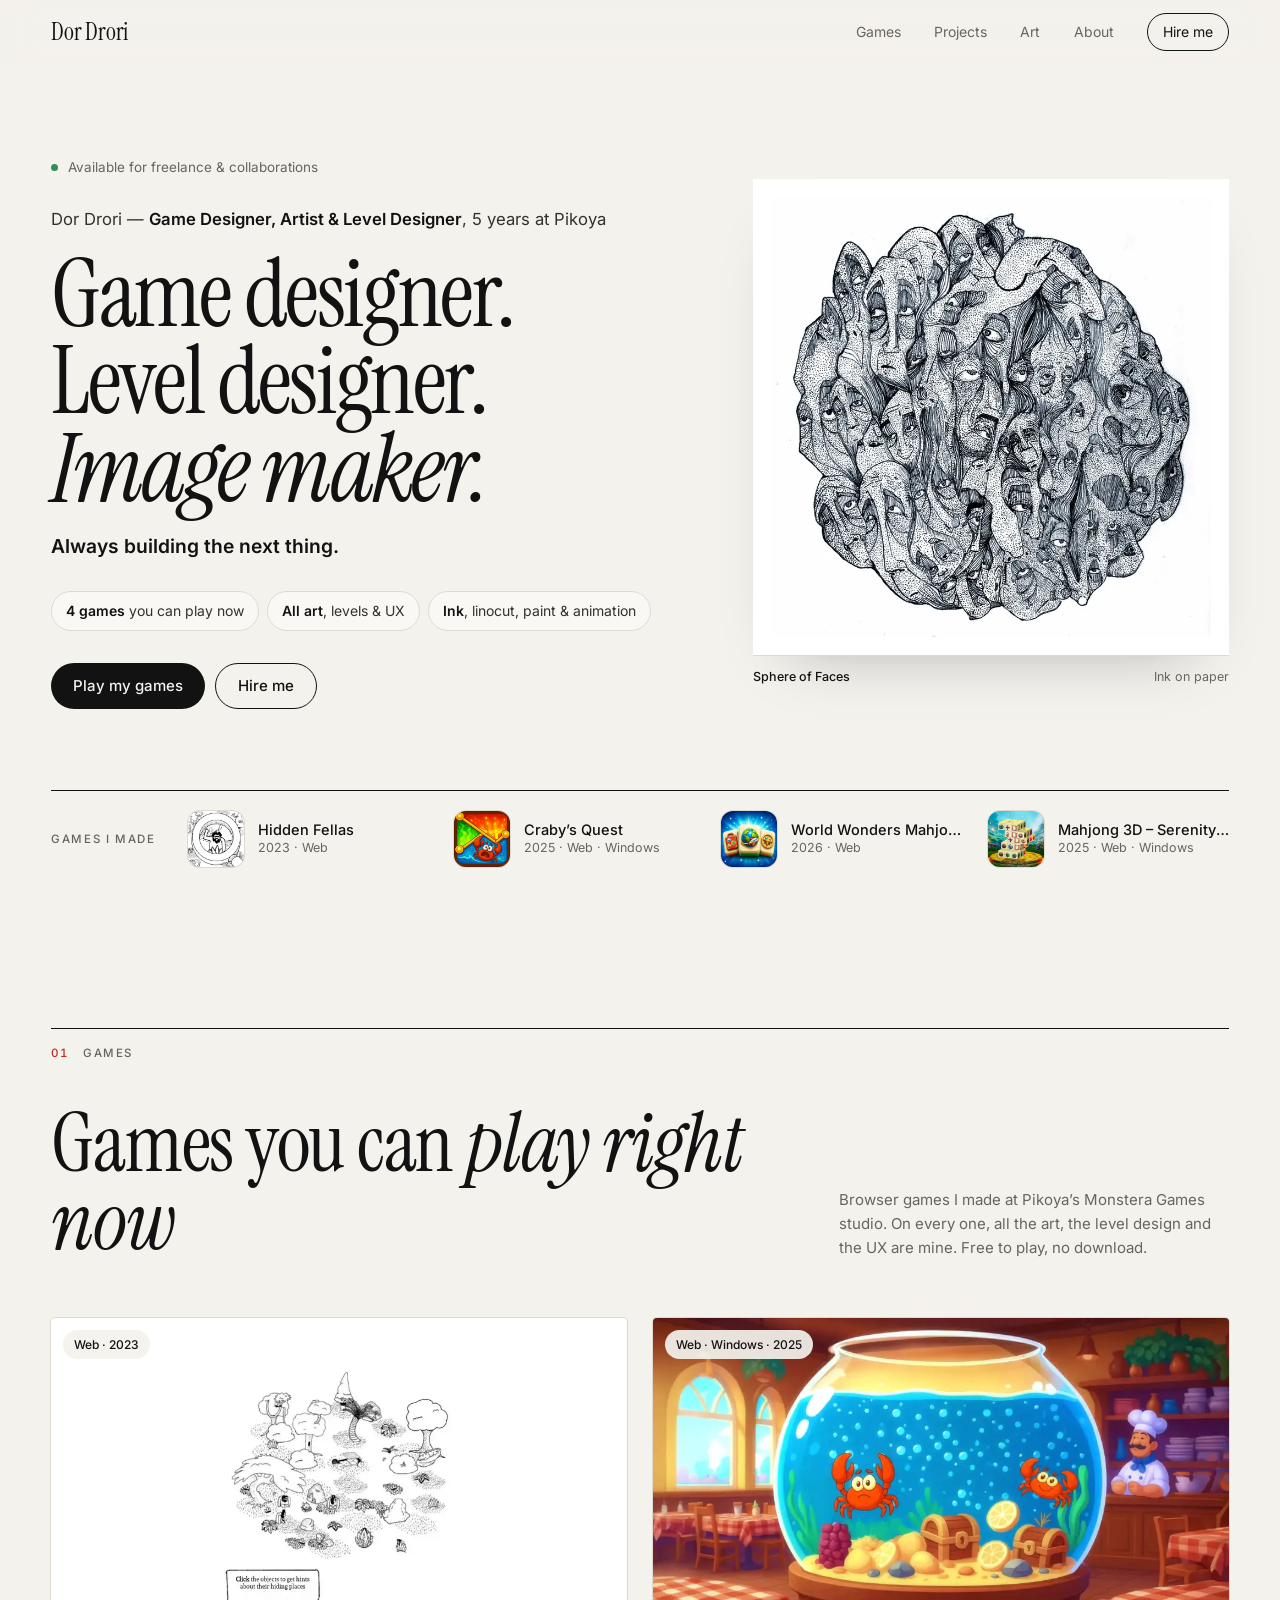
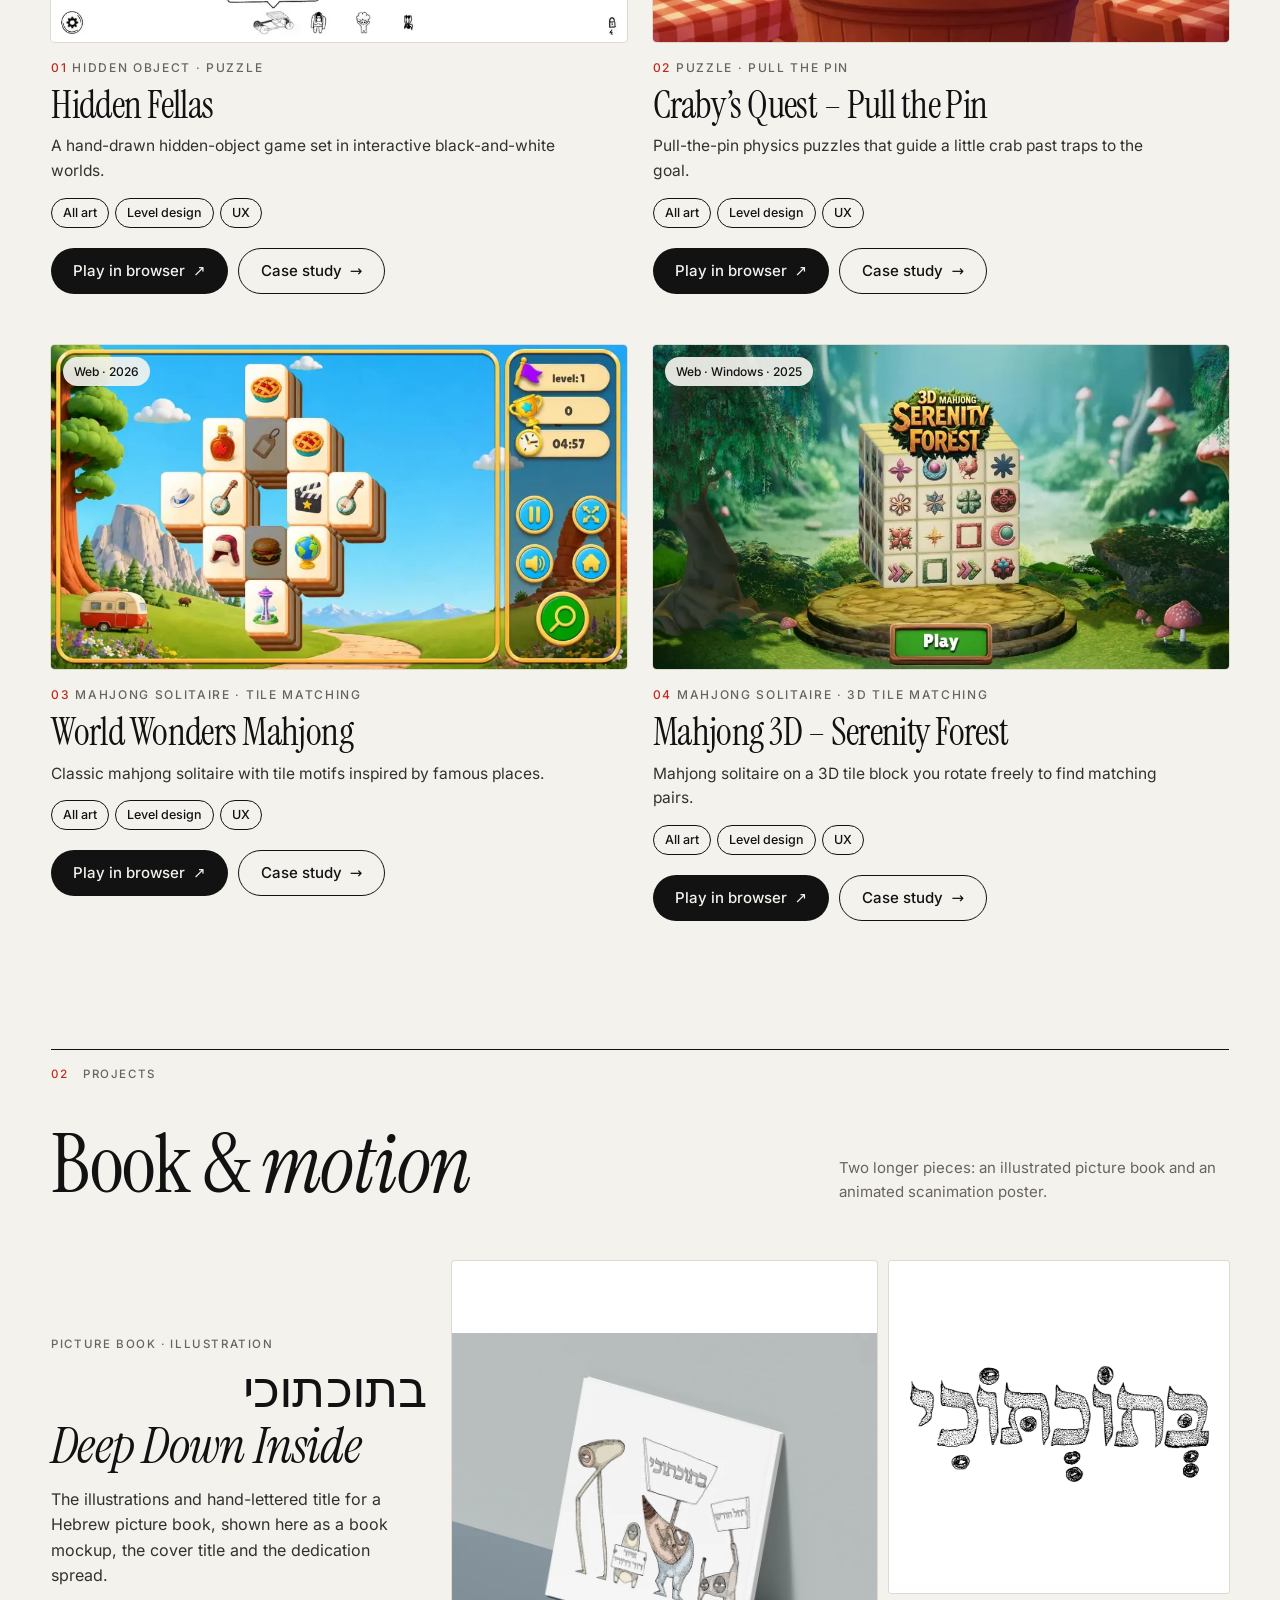
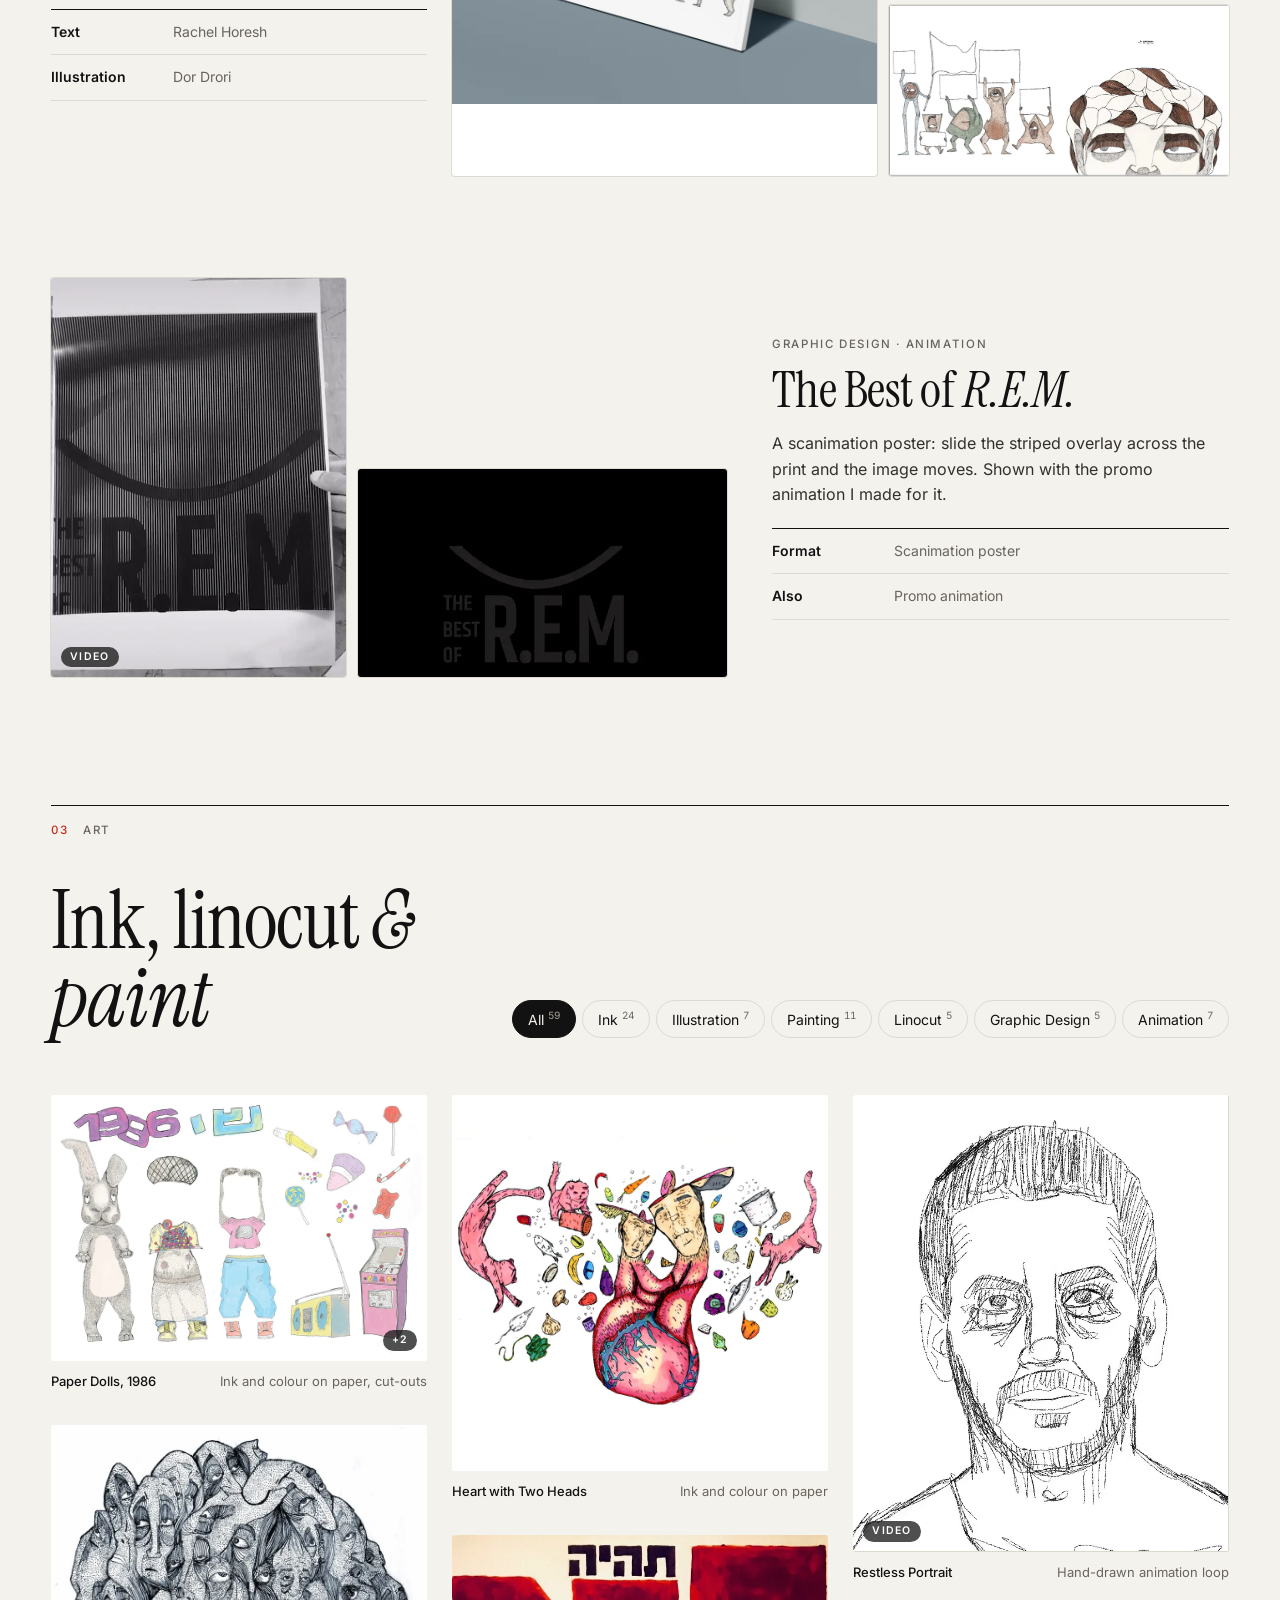
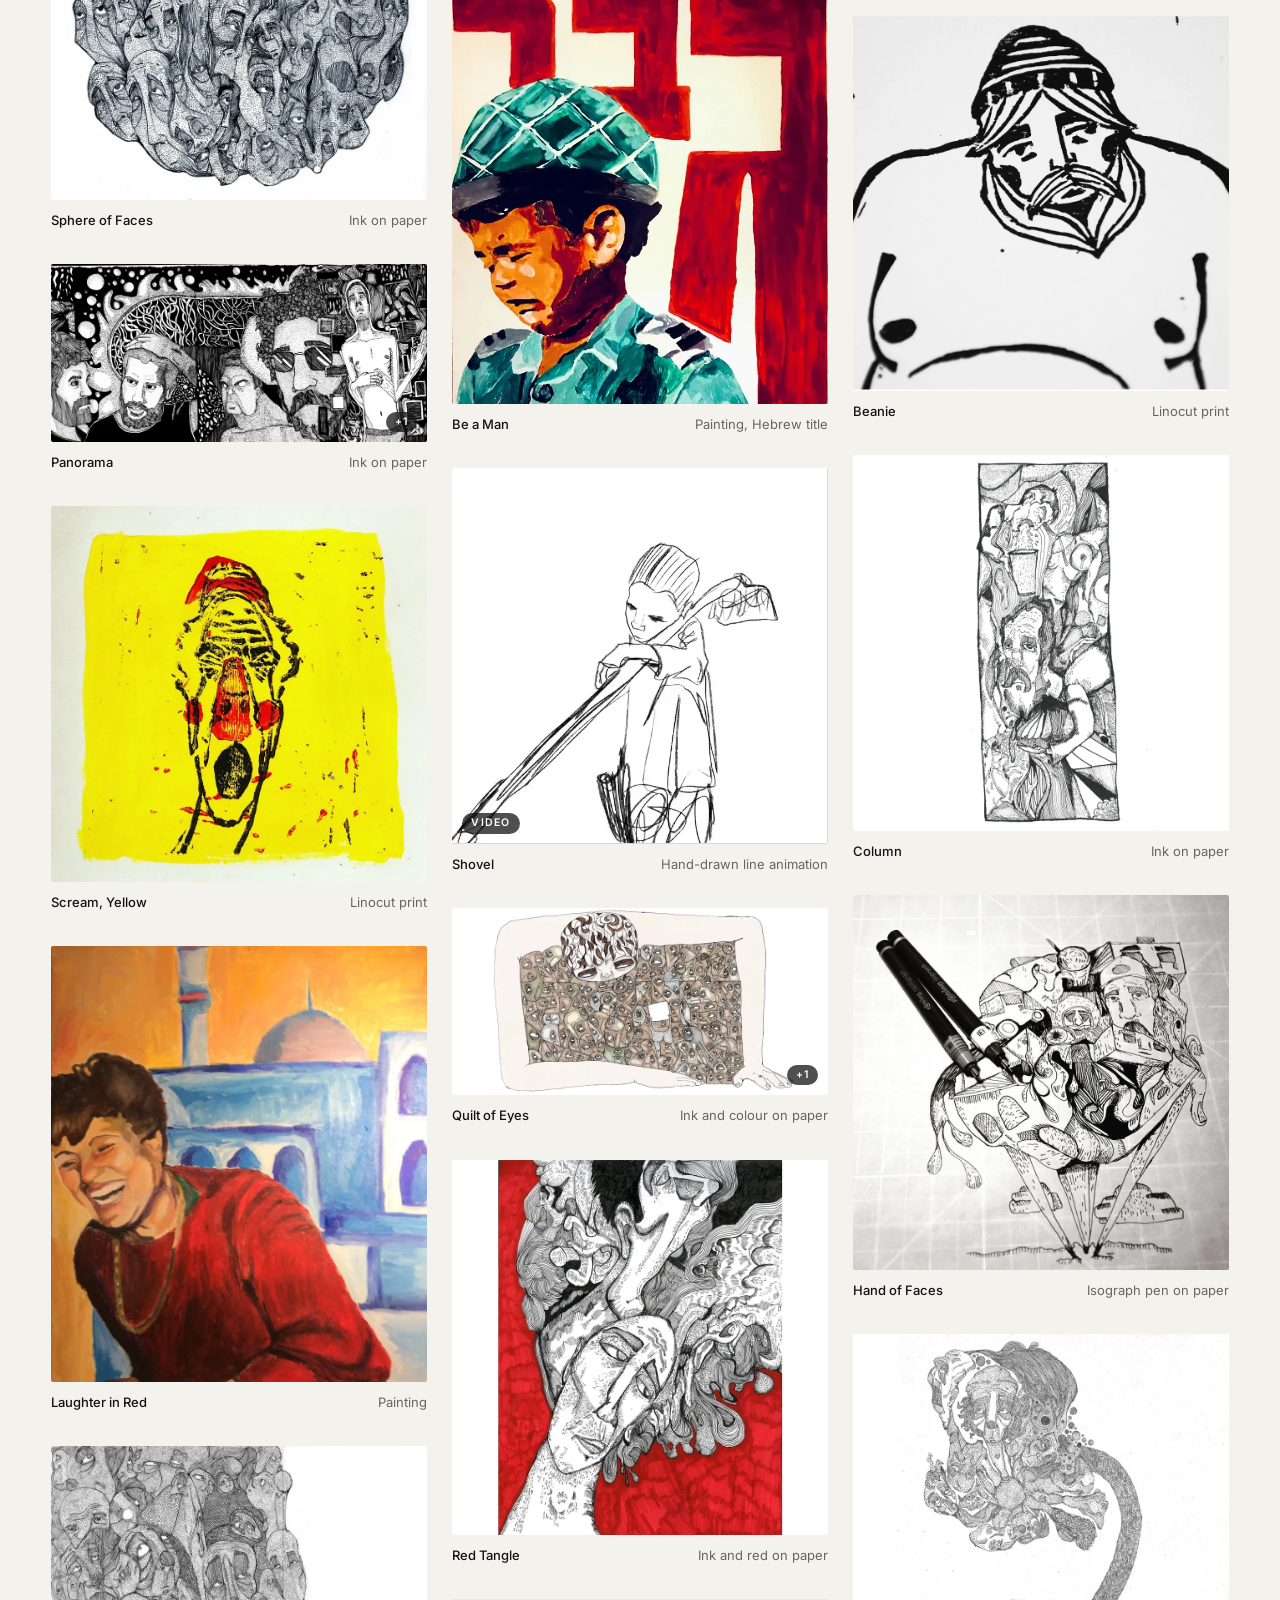
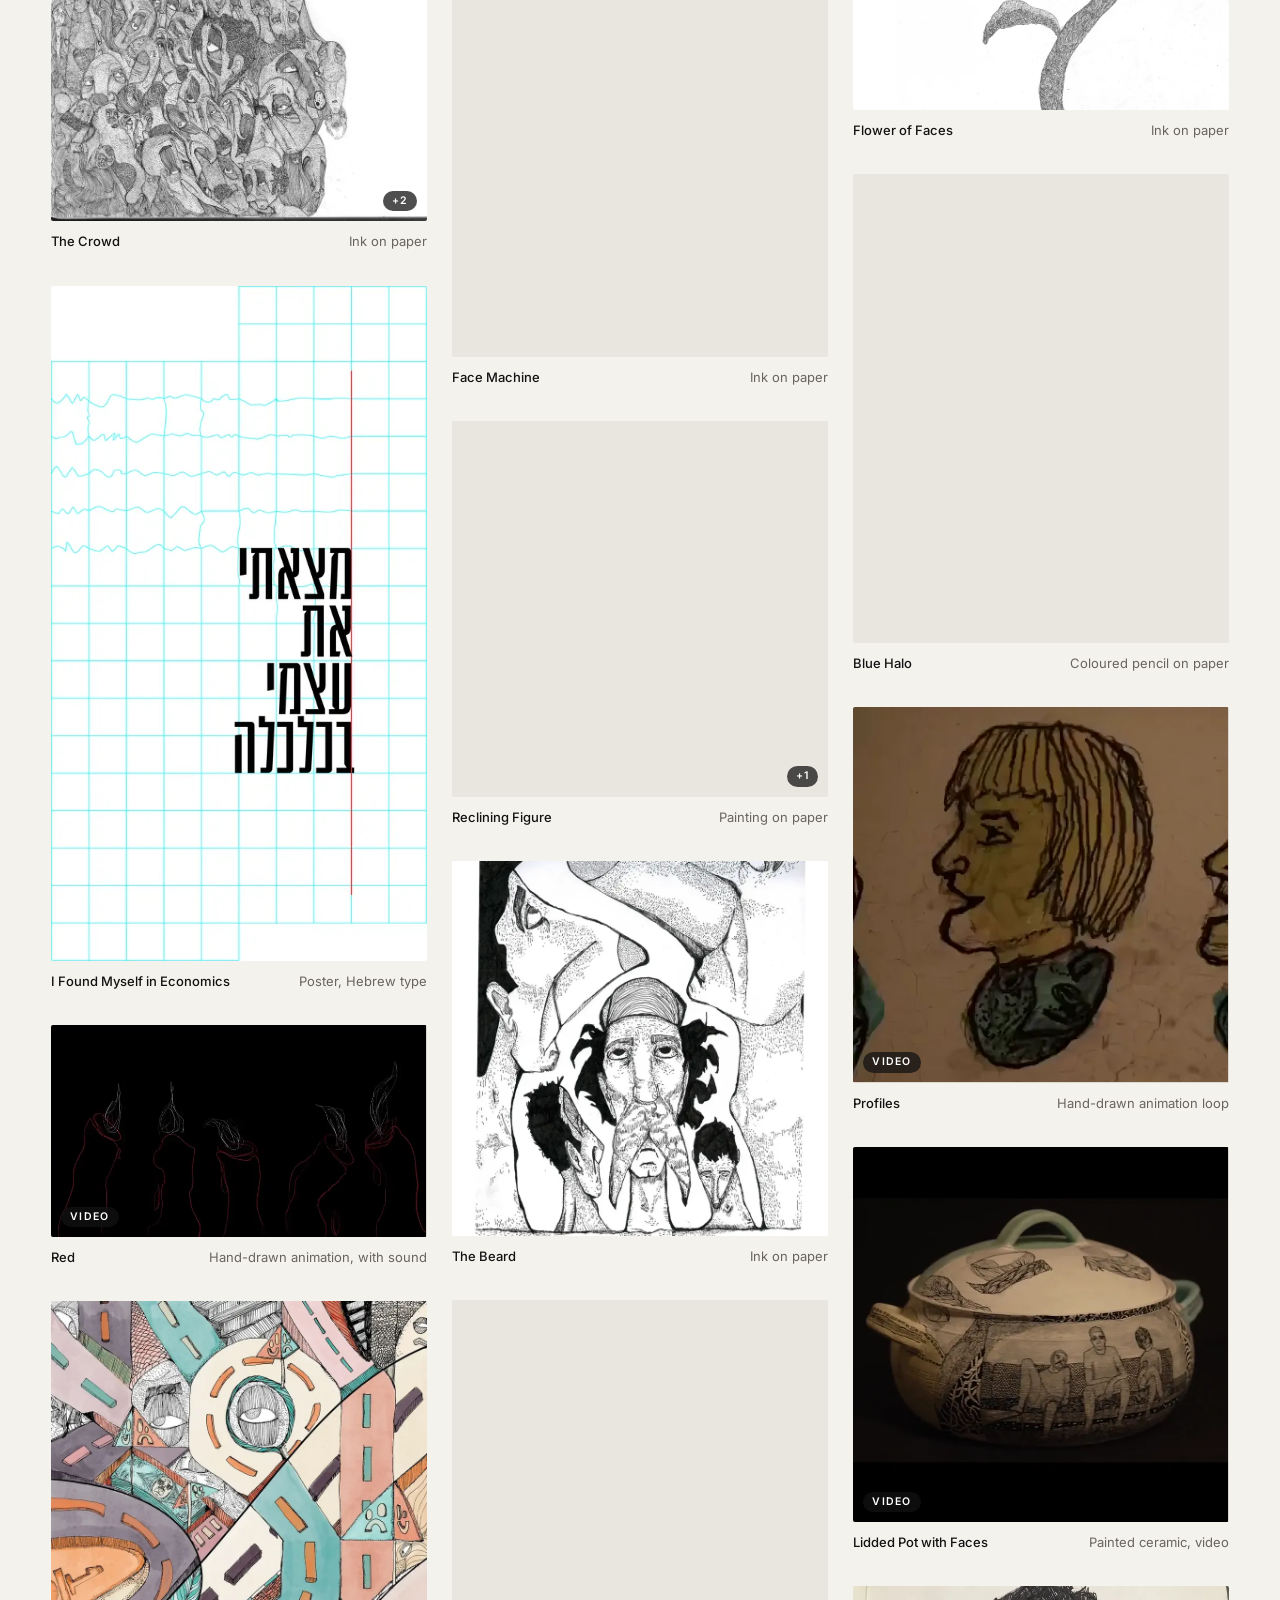
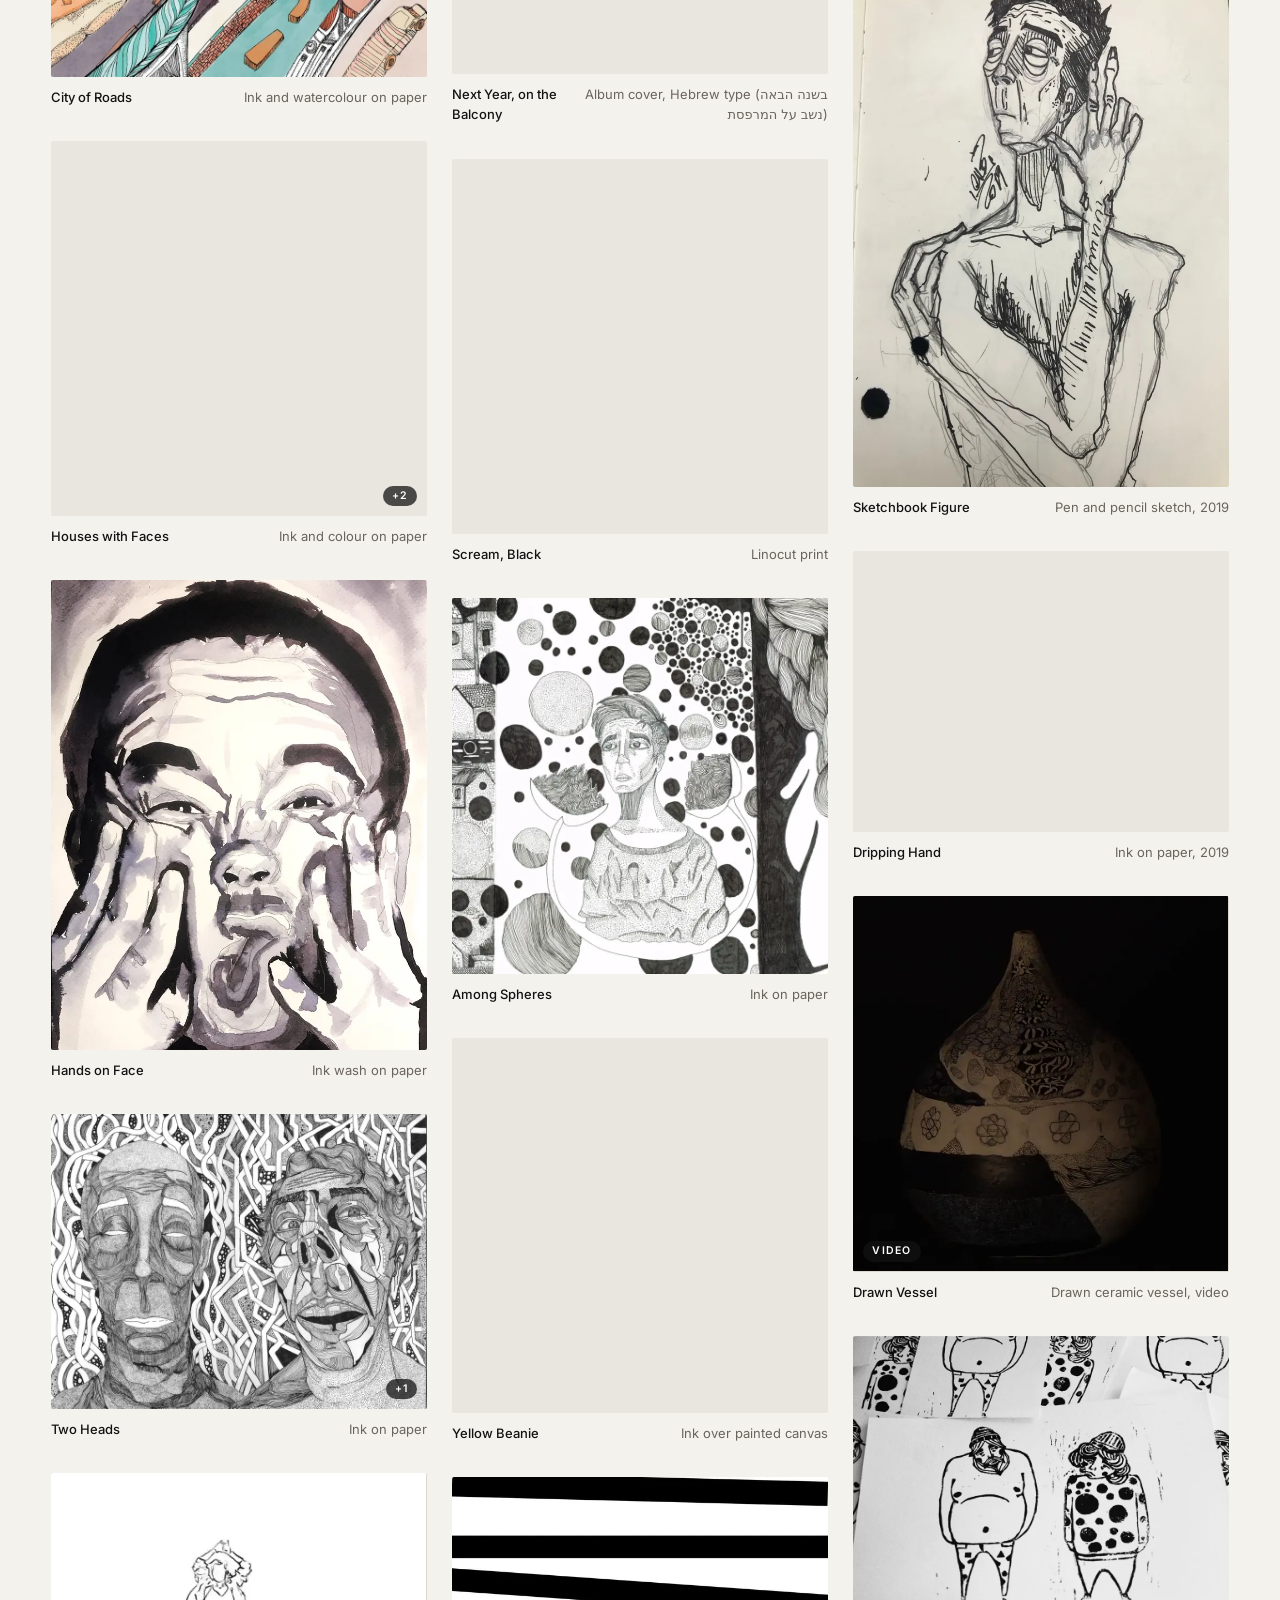
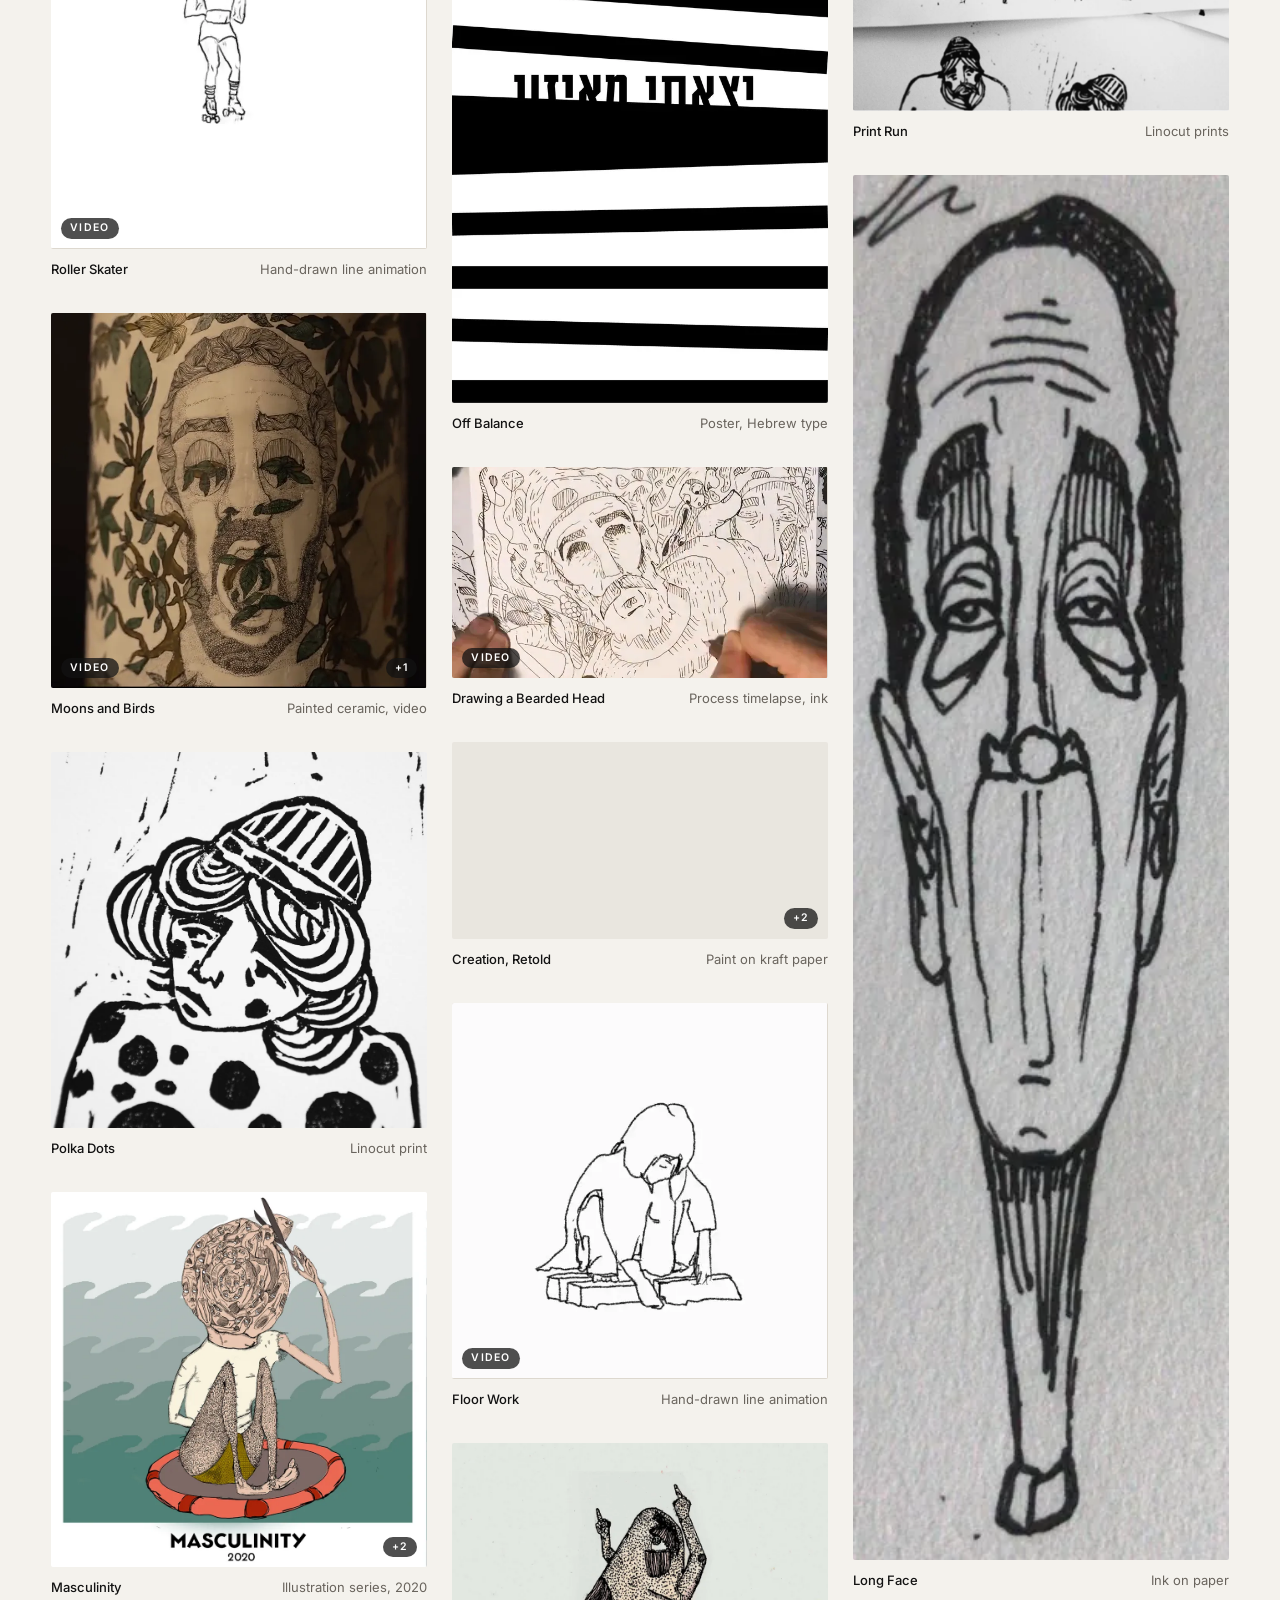
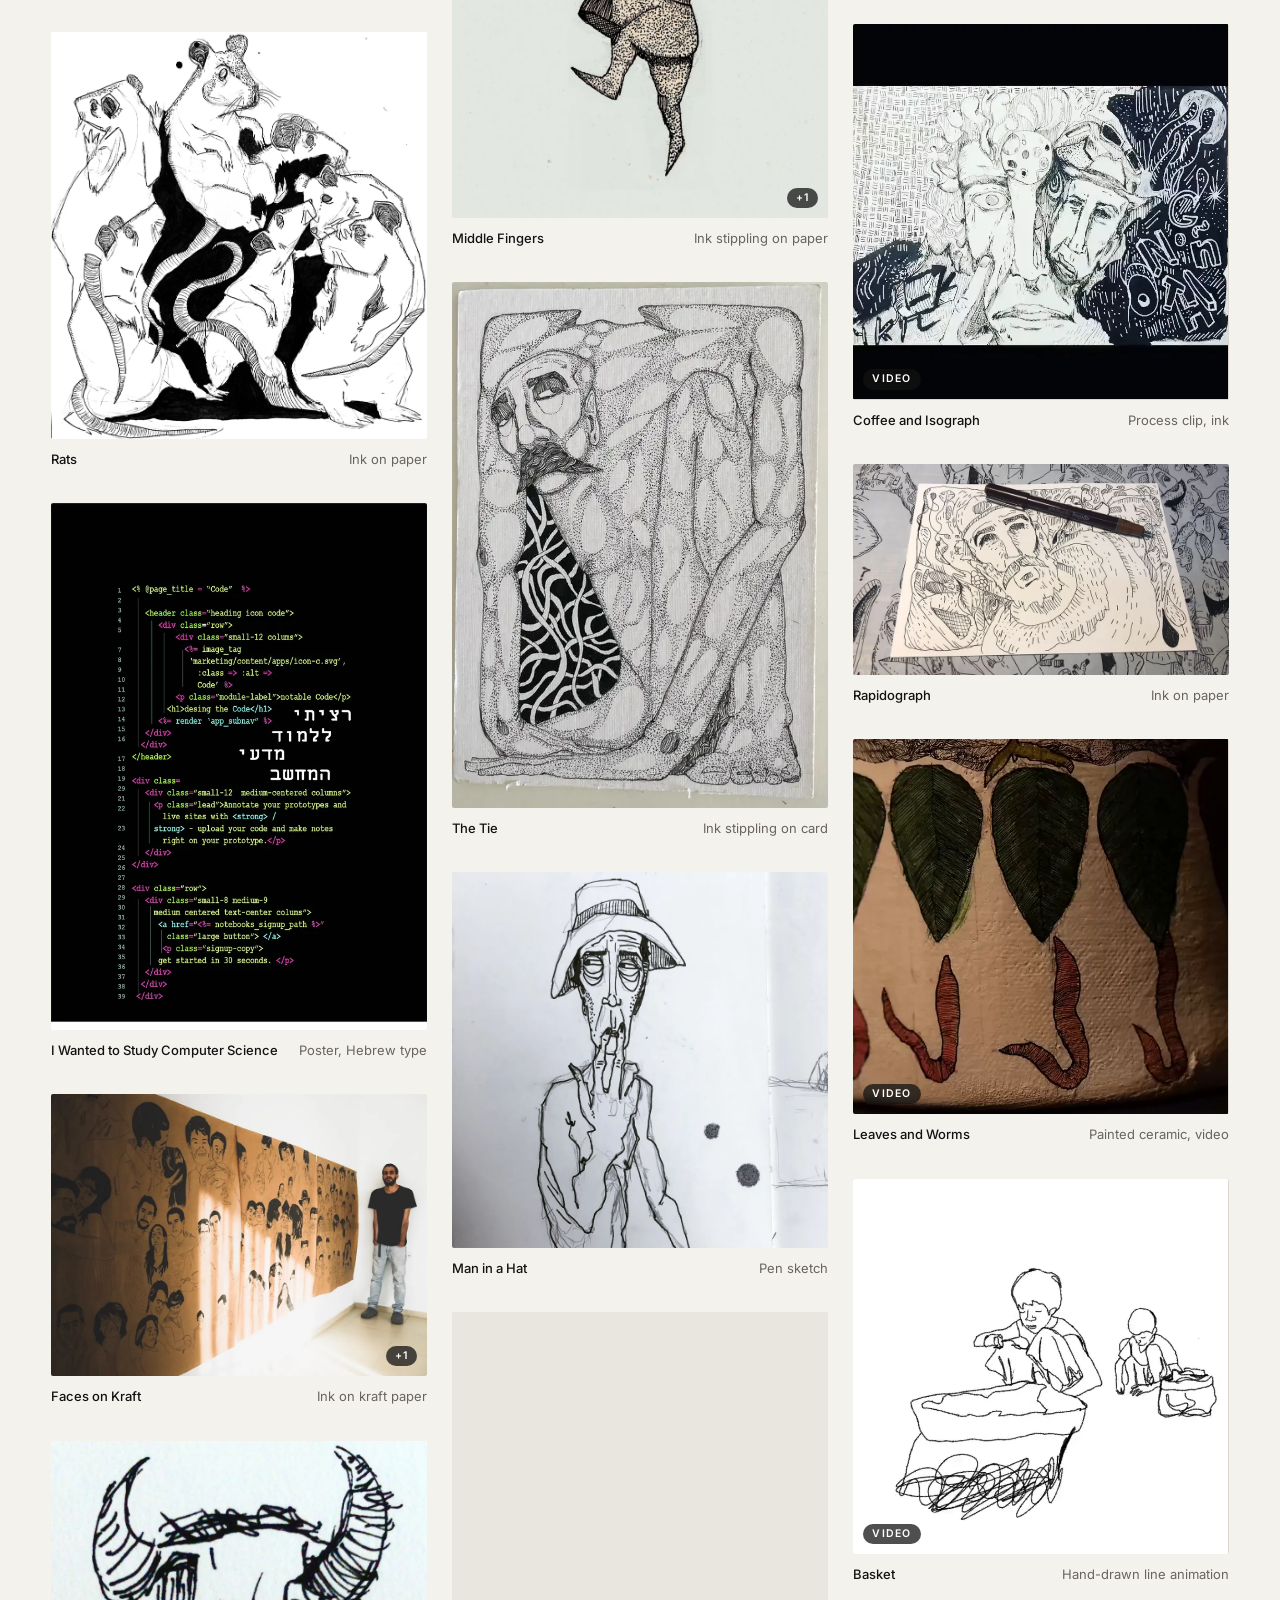
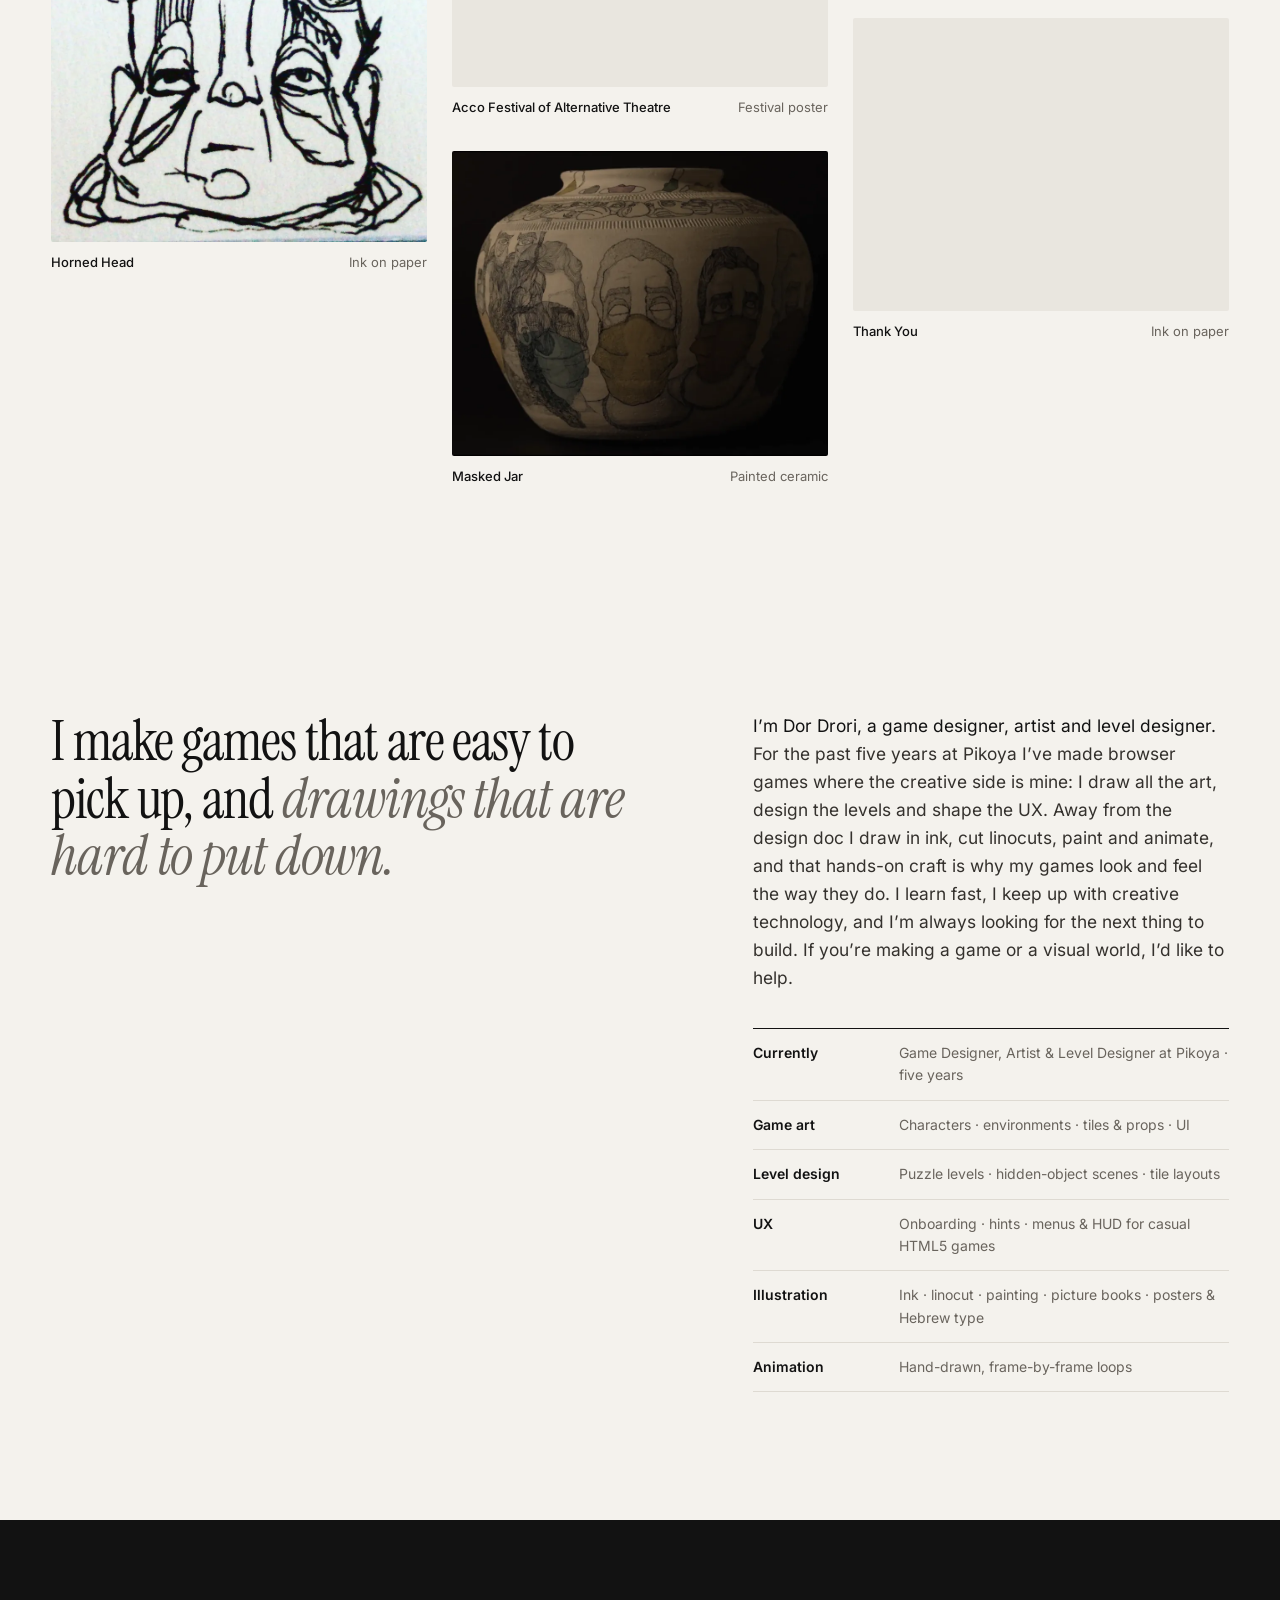
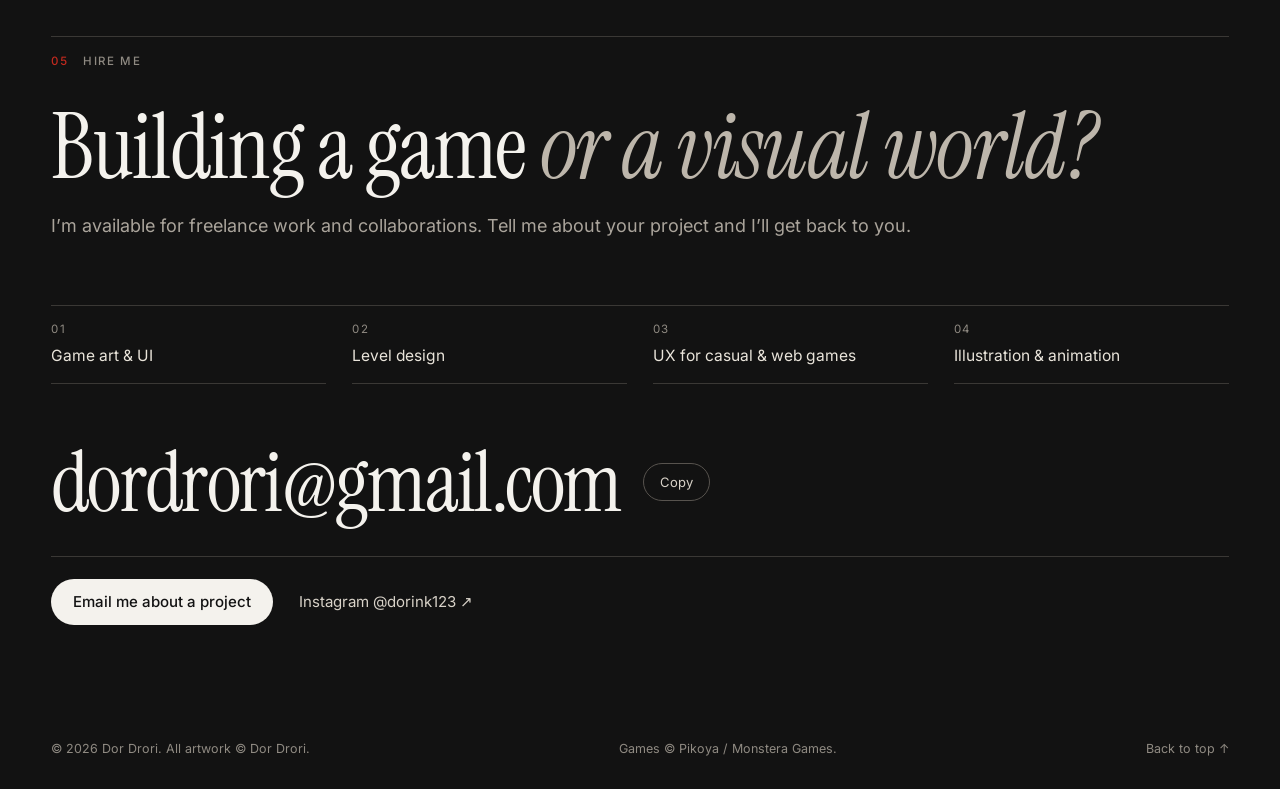
==== commit 792df343: "QA fixes: og tags, mobile menu, headline, media compression, lazy images, alt text" ====
--- a/index.html
+++ b/index.html
@@ -7,8 +7,14 @@
 <meta name="description" content="Dor Drori: Game Designer, Artist &amp; Level Designer. Five years at Pikoya making browser games: all the art, the level design and the UX. Ink, linocut, painting and animation. Available for freelance.">
 <meta property="og:title" content="Dor Drori — Game Designer, Artist &amp; Level Designer">
 <meta property="og:description" content="Dor Drori: Game Designer, Artist &amp; Level Designer. Five years at Pikoya making browser games: all the art, the level design and the UX. Ink, linocut, painting and animation. Available for freelance.">
-<meta property="og:image" content="media/sphere-l.jpg">
+<meta property="og:image" content="https://dordrori-art.github.io/portfolio/media/sphere-l.jpg">
 <meta property="og:type" content="website">
+<meta property="og:url" content="https://dordrori-art.github.io/portfolio/">
+<link rel="canonical" href="https://dordrori-art.github.io/portfolio/">
+<meta name="twitter:card" content="summary_large_image">
+<meta name="twitter:title" content="Dor Drori — Game Designer, Artist &amp; Level Designer">
+<meta name="twitter:description" content="Dor Drori: Game Designer, Artist &amp; Level Designer. Five years at Pikoya making browser games: all the art, the level design and the UX. Ink, linocut, painting and animation. Available for freelance.">
+<meta name="twitter:image" content="https://dordrori-art.github.io/portfolio/media/sphere-l.jpg">
 <meta name="theme-color" content="#f4f2ed">
 <link rel="preload" href="fonts/serif.woff2" as="font" type="font/woff2" crossorigin>
 <link rel="preload" href="fonts/inter.woff2" as="font" type="font/woff2" crossorigin>
@@ -19,8 +25,9 @@
 <body><a class="skip" href="#main">Skip to content</a>
 <header class="nav" id="top">
   <a class="brand" href="#top" aria-label="Dor Drori, home">Dor Drori</a>
-  <nav aria-label="Primary">
-    <a href="#games">Games</a><a href="#projects" class="hide-s">Projects</a><a href="#art">Art</a><a href="#about" class="hide-s">About</a><a href="#contact" class="nav-cta">Hire me</a>
+  <button class="nav-toggle" type="button" aria-expanded="false" aria-controls="navMenu" aria-label="Open menu"><span></span><span></span></button>
+  <nav aria-label="Primary" id="navMenu">
+    <a href="#games">Games</a><a href="#projects">Projects</a><a href="#art">Art</a><a href="#about">About</a><a href="#contact" class="nav-cta">Hire me</a>
   </nav>
 </header>
 <main id="main">
@@ -28,7 +35,7 @@
   <div class="hero-text">
     <p class="eyebrow"><span class="dot" aria-hidden="true"></span>Available for freelance &amp; collaborations</p>
     <p class="hero-role">Dor Drori — <strong>Game Designer, Artist &amp; Level Designer</strong>, 5 years at Pikoya</p>
-    <h1 id="hero-title">Game designer.<br><em>Image maker.</em><span class="h1-tag">Always building the next thing.</span></h1>
+    <h1 id="hero-title">Game designer.<br>Level designer.<br><em>Image maker.</em><span class="h1-tag">Always building the next thing.</span></h1>
     <ul class="proof" aria-label="At a glance">
       <li><strong>4 games</strong> you can play now</li><li><strong>All art</strong>, levels &amp; UX</li><li><strong>Ink</strong>, linocut, paint &amp; animation</li>
     </ul>
@@ -36,13 +43,13 @@
   </div>
   <figure class="hero-art">
     <button class="hero-btn" data-open="6" aria-label="Open Sphere of Faces, full size">
-      <img src="media/sphere-t.webp" srcset="media/sphere-t.webp 800w, media/sphere-l.webp 1600w" sizes="(min-width:1000px) 36vw, 90vw" width="1600" height="1600" alt="Sphere of Faces, a dense ink drawing of interlocking faces, by Dor Drori" fetchpriority="high" decoding="async">
+      <img src="media/sphere-t.webp" width="800" height="800" alt="Sphere of Faces, a dense ink drawing of interlocking faces, by Dor Drori" fetchpriority="high" decoding="async">
     </button>
     <figcaption><span>Sphere of Faces</span><span>Ink on paper</span></figcaption>
   </figure>
   <nav class="strip" aria-label="Games">
     <p class="label">Games I made</p>
-    <ol><li><a href="games/hidden-fellas.html"><img src="media/games/hidden-fellas-thumb.webp" width="96" height="96" alt="" decoding="async"><span class="s-txt"><span class="s-title">Hidden Fellas</span><span class="s-meta">2023 · Web</span></span></a></li><li><a href="games/crabys-quest.html"><img src="media/games/crabys-quest-thumb.webp" width="96" height="96" alt="" decoding="async"><span class="s-txt"><span class="s-title">Craby’s Quest</span><span class="s-meta">2025 · Web · Windows</span></span></a></li><li><a href="games/world-wonders.html"><img src="media/games/world-wonders-thumb.webp" width="96" height="96" alt="" decoding="async"><span class="s-txt"><span class="s-title">World Wonders Mahjong</span><span class="s-meta">2026 · Web</span></span></a></li><li><a href="games/serenity-forest.html"><img src="media/games/serenity-forest-thumb.webp" width="96" height="96" alt="" decoding="async"><span class="s-txt"><span class="s-title">Mahjong 3D – Serenity Forest</span><span class="s-meta">2025 · Web · Windows</span></span></a></li></ol>
+    <ol><li><a href="games/hidden-fellas.html"><img src="media/games/hidden-fellas-thumb.webp" width="96" height="96" alt="" loading="lazy" decoding="async"><span class="s-txt"><span class="s-title">Hidden Fellas</span><span class="s-meta">2023 · Web</span></span></a></li><li><a href="games/crabys-quest.html"><img src="media/games/crabys-quest-thumb.webp" width="96" height="96" alt="" loading="lazy" decoding="async"><span class="s-txt"><span class="s-title">Craby’s Quest</span><span class="s-meta">2025 · Web · Windows</span></span></a></li><li><a href="games/world-wonders.html"><img src="media/games/world-wonders-thumb.webp" width="96" height="96" alt="" loading="lazy" decoding="async"><span class="s-txt"><span class="s-title">World Wonders Mahjong</span><span class="s-meta">2026 · Web</span></span></a></li><li><a href="games/serenity-forest.html"><img src="media/games/serenity-forest-thumb.webp" width="96" height="96" alt="" loading="lazy" decoding="async"><span class="s-txt"><span class="s-title">Mahjong 3D – Serenity Forest</span><span class="s-meta">2025 · Web · Windows</span></span></a></li></ol>
   </nav>
 </section>
 
@@ -128,7 +135,7 @@
     <h2 id="art-title">Ink, linocut <em>&amp; paint</em></h2>
     <div class="filters" role="toolbar" aria-label="Filter artwork"><button class="filter is-active" data-filter="all" aria-pressed="true">All<sup>59</sup></button><button class="filter" data-filter="ink" aria-pressed="false">Ink<sup>24</sup></button><button class="filter" data-filter="illustration" aria-pressed="false">Illustration<sup>7</sup></button><button class="filter" data-filter="painting" aria-pressed="false">Painting<sup>11</sup></button><button class="filter" data-filter="prints" aria-pressed="false">Linocut<sup>5</sup></button><button class="filter" data-filter="design" aria-pressed="false">Graphic Design<sup>5</sup></button><button class="filter" data-filter="animation" aria-pressed="false">Animation<sup>7</sup></button></div>
   </header>
-  <div class="grid" id="grid"><figure class="tile" data-cat="illustration" data-reveal><button class="tile-btn" data-open="3" aria-label="Open Paper Dolls, 1986"><img class="tile-media" src="media/paper-dolls-t.webp" width="900" height="636" loading="lazy" decoding="async" alt="Paper Dolls, 1986, ink and colour on paper, cut-outs, by Dor Drori"><span class="tile-badge">+2</span></button><figcaption><span class="t-title">Paper Dolls, 1986</span><span class="t-meta">Ink and colour on paper, cut-outs</span></figcaption></figure><figure class="tile" data-cat="ink" data-reveal><button class="tile-btn" data-open="6" aria-label="Open Sphere of Faces"><img class="tile-media" src="media/sphere-t.webp" width="800" height="800" loading="lazy" decoding="async" alt="Sphere of Faces, ink on paper, by Dor Drori"></button><figcaption><span class="t-title">Sphere of Faces</span><span class="t-meta">Ink on paper</span></figcaption></figure><figure class="tile" data-cat="ink" data-reveal><button class="tile-btn" data-open="7" aria-label="Open Panorama"><img class="tile-media" src="media/panorama-t.webp" width="900" height="427" loading="lazy" decoding="async" alt="Panorama, ink on paper, by Dor Drori"><span class="tile-badge">+1</span></button><figcaption><span class="t-title">Panorama</span><span class="t-meta">Ink on paper</span></figcaption></figure><figure class="tile" data-cat="prints" data-reveal><button class="tile-btn" data-open="9" aria-label="Open Scream, Yellow"><img class="tile-media" src="media/scream-yellow-t.webp" width="900" height="900" loading="lazy" decoding="async" alt="Scream, Yellow, linocut print, by Dor Drori"></button><figcaption><span class="t-title">Scream, Yellow</span><span class="t-meta">Linocut print</span></figcaption></figure><figure class="tile" data-cat="painting" data-reveal><button class="tile-btn" data-open="10" aria-label="Open Laughter in Red"><img class="tile-media" src="media/laughing-t.webp" width="775" height="900" loading="lazy" decoding="async" alt="Laughter in Red, painting, by Dor Drori"></button><figcaption><span class="t-title">Laughter in Red</span><span class="t-meta">Painting</span></figcaption></figure><figure class="tile" data-cat="ink" data-reveal><button class="tile-btn" data-open="11" aria-label="Open The Crowd"><img class="tile-media" src="media/crowd-t.webp" width="800" height="800" loading="lazy" decoding="async" alt="The Crowd, ink on paper, by Dor Drori"><span class="tile-badge">+2</span></button><figcaption><span class="t-title">The Crowd</span><span class="t-meta">Ink on paper</span></figcaption></figure><figure class="tile" data-cat="design" data-reveal><button class="tile-btn" data-open="14" aria-label="Open I Found Myself in Economics"><img class="tile-media" src="media/economics-t.webp" width="500" height="900" loading="lazy" decoding="async" alt="I Found Myself in Economics, poster, hebrew type, by Dor Drori"></button><figcaption><span class="t-title">I Found Myself in Economics</span><span class="t-meta">Poster, Hebrew type</span></figcaption></figure><figure class="tile" data-cat="animation" data-reveal><button class="tile-btn" data-open="15" aria-label="Open Red"><video class="tile-media vid" muted loop playsinline preload="none" poster="media/loop-red-poster.webp" data-src="media/loop-red.mp4" width="720" height="406" aria-label="Red, animation by Dor Drori"></video><span class="tile-badge tile-loop" aria-hidden="true">Video</span></button><figcaption><span class="t-title">Red</span><span class="t-meta">Hand-drawn animation, with sound</span></figcaption></figure><figure class="tile" data-cat="illustration" data-reveal><button class="tile-btn" data-open="16" aria-label="Open City of Roads"><img class="tile-media" src="media/city-roads-t.webp" width="800" height="800" loading="lazy" decoding="async" alt="City of Roads, ink and watercolour on paper, by Dor Drori"></button><figcaption><span class="t-title">City of Roads</span><span class="t-meta">Ink and watercolour on paper</span></figcaption></figure><figure class="tile" data-cat="illustration" data-reveal><button class="tile-btn" data-open="17" aria-label="Open Houses with Faces"><img class="tile-media" src="media/houses-t.webp" width="900" height="900" loading="lazy" decoding="async" alt="Houses with Faces, ink and colour on paper, by Dor Drori"><span class="tile-badge">+2</span></button><figcaption><span class="t-title">Houses with Faces</span><span class="t-meta">Ink and colour on paper</span></figcaption></figure><figure class="tile" data-cat="painting" data-reveal><button class="tile-btn" data-open="20" aria-label="Open Hands on Face"><img class="tile-media" src="media/hands-t.webp" width="720" height="900" loading="lazy" decoding="async" alt="Hands on Face, ink wash on paper, by Dor Drori"></button><figcaption><span class="t-title">Hands on Face</span><span class="t-meta">Ink wash on paper</span></figcaption></figure><figure class="tile" data-cat="ink" data-reveal><button class="tile-btn" data-open="21" aria-label="Open Two Heads"><img class="tile-media" src="media/two-heads-t.webp" width="800" height="630" loading="lazy" decoding="async" alt="Two Heads, ink on paper, by Dor Drori"><span class="tile-badge">+1</span></button><figcaption><span class="t-title">Two Heads</span><span class="t-meta">Ink on paper</span></figcaption></figure><figure class="tile" data-cat="animation" data-reveal><button class="tile-btn" data-open="23" aria-label="Open Roller Skater"><video class="tile-media vid" muted loop playsinline preload="none" poster="media/loop-skater-poster.webp" data-src="media/loop-skater.mp4" width="720" height="720" aria-label="Roller Skater, animation by Dor Drori"></video><span class="tile-badge tile-loop" aria-hidden="true">Video</span></button><figcaption><span class="t-title">Roller Skater</span><span class="t-meta">Hand-drawn line animation</span></figcaption></figure><figure class="tile" data-cat="painting" data-reveal><button class="tile-btn" data-open="24" aria-label="Open Moons and Birds"><video class="tile-media vid" muted loop playsinline preload="none" poster="media/pot-moons-poster.webp" data-src="media/pot-moons.mp4" width="720" height="720" aria-label="Moons and Birds, animation by Dor Drori"></video><span class="tile-badge tile-loop" aria-hidden="true">Video</span><span class="tile-badge">+1</span></button><figcaption><span class="t-title">Moons and Birds</span><span class="t-meta">Painted ceramic, video</span></figcaption></figure><figure class="tile" data-cat="prints" data-reveal><button class="tile-btn" data-open="26" aria-label="Open Polka Dots"><img class="tile-media" src="media/polka-t.webp" width="900" height="900" loading="lazy" decoding="async" alt="Polka Dots, linocut print, by Dor Drori"></button><figcaption><span class="t-title">Polka Dots</span><span class="t-meta">Linocut print</span></figcaption></figure><figure class="tile" data-cat="illustration" data-reveal><button class="tile-btn" data-open="27" aria-label="Open Masculinity"><img class="tile-media" src="media/masculinity-t.webp" width="900" height="900" loading="lazy" decoding="async" alt="Masculinity, illustration series, 2020, by Dor Drori"><span class="tile-badge">+2</span></button><figcaption><span class="t-title">Masculinity</span><span class="t-meta">Illustration series, 2020</span></figcaption></figure><figure class="tile" data-cat="ink" data-reveal><button class="tile-btn" data-open="30" aria-label="Open Rats"><img class="tile-media" src="media/rats-t.webp" width="829" height="900" loading="lazy" decoding="async" alt="Rats, ink on paper, by Dor Drori"></button><figcaption><span class="t-title">Rats</span><span class="t-meta">Ink on paper</span></figcaption></figure><figure class="tile" data-cat="design" data-reveal><button class="tile-btn" data-open="31" aria-label="Open I Wanted to Study Computer Science"><img class="tile-media" src="media/code-t.webp" width="641" height="900" loading="lazy" decoding="async" alt="I Wanted to Study Computer Science, poster, hebrew type, by Dor Drori"></button><figcaption><span class="t-title">I Wanted to Study Computer Science</span><span class="t-meta">Poster, Hebrew type</span></figcaption></figure><figure class="tile" data-cat="ink" data-reveal><button class="tile-btn" data-open="32" aria-label="Open Faces on Kraft"><img class="tile-media" src="media/kraft-t.webp" width="900" height="676" loading="lazy" decoding="async" alt="Faces on Kraft, ink on kraft paper, by Dor Drori"><span class="tile-badge">+1</span></button><figcaption><span class="t-title">Faces on Kraft</span><span class="t-meta">Ink on kraft paper</span></figcaption></figure><figure class="tile" data-cat="ink" data-reveal><button class="tile-btn" data-open="34" aria-label="Open Horned Head"><img class="tile-media" src="media/horned-t.webp" width="842" height="900" loading="lazy" decoding="async" alt="Horned Head, ink on paper, by Dor Drori"></button><figcaption><span class="t-title">Horned Head</span><span class="t-meta">Ink on paper</span></figcaption></figure><figure class="tile" data-cat="illustration" data-reveal><button class="tile-btn" data-open="35" aria-label="Open Heart with Two Heads"><img class="tile-media" src="media/heart-t.webp" width="900" height="900" loading="lazy" decoding="async" alt="Heart with Two Heads, ink and colour on paper, by Dor Drori"></button><figcaption><span class="t-title">Heart with Two Heads</span><span class="t-meta">Ink and colour on paper</span></figcaption></figure><figure class="tile" data-cat="painting" data-reveal><button class="tile-btn" data-open="36" aria-label="Open Be a Man"><img class="tile-media" src="media/be-a-man-t.webp" width="720" height="900" loading="lazy" decoding="async" alt="Be a Man, painting, hebrew title, by Dor Drori"></button><figcaption><span class="t-title">Be a Man</span><span class="t-meta">Painting, Hebrew title</span></figcaption></figure><figure class="tile" data-cat="animation" data-reveal><button class="tile-btn" data-open="37" aria-label="Open Shovel"><video class="tile-media vid" muted loop playsinline preload="none" poster="media/loop-shovel-poster.webp" data-src="media/loop-shovel.mp4" width="640" height="640" aria-label="Shovel, animation by Dor Drori"></video><span class="tile-badge tile-loop" aria-hidden="true">Video</span></button><figcaption><span class="t-title">Shovel</span><span class="t-meta">Hand-drawn line animation</span></figcaption></figure><figure class="tile" data-cat="illustration" data-reveal><button class="tile-btn" data-open="38" aria-label="Open Quilt of Eyes"><img class="tile-media" src="media/quilt-t.webp" width="900" height="450" loading="lazy" decoding="async" alt="Quilt of Eyes, ink and colour on paper, by Dor Drori"><span class="tile-badge">+1</span></button><figcaption><span class="t-title">Quilt of Eyes</span><span class="t-meta">Ink and colour on paper</span></figcaption></figure><figure class="tile" data-cat="ink" data-reveal><button class="tile-btn" data-open="40" aria-label="Open Red Tangle"><img class="tile-media" src="media/red-t.webp" width="800" height="800" loading="lazy" decoding="async" alt="Red Tangle, ink and red on paper, by Dor Drori"></button><figcaption><span class="t-title">Red Tangle</span><span class="t-meta">Ink and red on paper</span></figcaption></figure><figure class="tile" data-cat="ink" data-reveal><button class="tile-btn" data-open="43" aria-label="Open Face Machine"><img class="tile-media" src="media/face-machine-t.webp" width="800" height="763" loading="lazy" decoding="async" alt="Face Machine, ink on paper, by Dor Drori"></button><figcaption><span class="t-title">Face Machine</span><span class="t-meta">Ink on paper</span></figcaption></figure><figure class="tile" data-cat="painting" data-reveal><button class="tile-btn" data-open="44" aria-label="Open Reclining Figure"><img class="tile-media" src="media/figure-t.webp" width="900" height="900" loading="lazy" decoding="async" alt="Reclining Figure, painting on paper, by Dor Drori"><span class="tile-badge">+1</span></button><figcaption><span class="t-title">Reclining Figure</span><span class="t-meta">Painting on paper</span></figcaption></figure><figure class="tile" data-cat="ink" data-reveal><button class="tile-btn" data-open="46" aria-label="Open The Beard"><img class="tile-media" src="media/beard-t.webp" width="800" height="800" loading="lazy" decoding="async" alt="The Beard, ink on paper, by Dor Drori"></button><figcaption><span class="t-title">The Beard</span><span class="t-meta">Ink on paper</span></figcaption></figure><figure class="tile" data-cat="design" data-reveal><button class="tile-btn" data-open="47" aria-label="Open Next Year, on the Balcony"><img class="tile-media" src="media/balcony-t.webp" width="900" height="895" loading="lazy" decoding="async" alt="Next Year, on the Balcony, album cover, hebrew type (בשנה הבאה נשב על המרפסת), by Dor Drori"></button><figcaption><span class="t-title">Next Year, on the Balcony</span><span class="t-meta">Album cover, Hebrew type (בשנה הבאה נשב על המרפסת)</span></figcaption></figure><figure class="tile" data-cat="prints" data-reveal><button class="tile-btn" data-open="48" aria-label="Open Scream, Black"><img class="tile-media" src="media/scream-black-t.webp" width="900" height="900" loading="lazy" decoding="async" alt="Scream, Black, linocut print, by Dor Drori"></button><figcaption><span class="t-title">Scream, Black</span><span class="t-meta">Linocut print</span></figcaption></figure><figure class="tile" data-cat="ink" data-reveal><button class="tile-btn" data-open="49" aria-label="Open Among Spheres"><img class="tile-media" src="media/spheres-t.webp" width="800" height="800" loading="lazy" decoding="async" alt="Among Spheres, ink on paper, by Dor Drori"></button><figcaption><span class="t-title">Among Spheres</span><span class="t-meta">Ink on paper</span></figcaption></figure><figure class="tile" data-cat="painting" data-reveal><button class="tile-btn" data-open="50" aria-label="Open Yellow Beanie"><img class="tile-media" src="media/yellow-beanie-t.webp" width="800" height="800" loading="lazy" decoding="async" alt="Yellow Beanie, ink over painted canvas, by Dor Drori"></button><figcaption><span class="t-title">Yellow Beanie</span><span class="t-meta">Ink over painted canvas</span></figcaption></figure><figure class="tile" data-cat="design" data-reveal><button class="tile-btn" data-open="51" aria-label="Open Off Balance"><img class="tile-media" src="media/off-balance-t.webp" width="643" height="900" loading="lazy" decoding="async" alt="Off Balance, poster, hebrew type, by Dor Drori"></button><figcaption><span class="t-title">Off Balance</span><span class="t-meta">Poster, Hebrew type</span></figcaption></figure><figure class="tile" data-cat="ink" data-reveal><button class="tile-btn" data-open="52" aria-label="Open Drawing a Bearded Head"><video class="tile-media vid" muted loop playsinline preload="none" poster="media/process-beard-poster.webp" data-src="media/process-beard.mp4" width="720" height="406" aria-label="Drawing a Bearded Head, animation by Dor Drori"></video><span class="tile-badge tile-loop" aria-hidden="true">Video</span></button><figcaption><span class="t-title">Drawing a Bearded Head</span><span class="t-meta">Process timelapse, ink</span></figcaption></figure><figure class="tile" data-cat="painting" data-reveal><button class="tile-btn" data-open="53" aria-label="Open Creation, Retold"><img class="tile-media" src="media/creation-t.webp" width="900" height="471" loading="lazy" decoding="async" alt="Creation, Retold, paint on kraft paper, by Dor Drori"><span class="tile-badge">+2</span></button><figcaption><span class="t-title">Creation, Retold</span><span class="t-meta">Paint on kraft paper</span></figcaption></figure><figure class="tile" data-cat="animation" data-reveal><button class="tile-btn" data-open="56" aria-label="Open Floor Work"><video class="tile-media vid" muted loop playsinline preload="none" poster="media/loop-floor-poster.webp" data-src="media/loop-floor.mp4" width="720" height="720" aria-label="Floor Work, animation by Dor Drori"></video><span class="tile-badge tile-loop" aria-hidden="true">Video</span></button><figcaption><span class="t-title">Floor Work</span><span class="t-meta">Hand-drawn line animation</span></figcaption></figure><figure class="tile" data-cat="ink" data-reveal><button class="tile-btn" data-open="57" aria-label="Open Middle Fingers"><img class="tile-media" src="media/middle-fingers-t.webp" width="900" height="900" loading="lazy" decoding="async" alt="Middle Fingers, ink stippling on paper, by Dor Drori"><span class="tile-badge">+1</span></button><figcaption><span class="t-title">Middle Fingers</span><span class="t-meta">Ink stippling on paper</span></figcaption></figure><figure class="tile" data-cat="ink" data-reveal><button class="tile-btn" data-open="59" aria-label="Open The Tie"><img class="tile-media" src="media/tie-t.webp" width="571" height="800" loading="lazy" decoding="async" alt="The Tie, ink stippling on card, by Dor Drori"></button><figcaption><span class="t-title">The Tie</span><span class="t-meta">Ink stippling on card</span></figcaption></figure><figure class="tile" data-cat="ink" data-reveal><button class="tile-btn" data-open="60" aria-label="Open Man in a Hat"><img class="tile-media" src="media/hat-t.webp" width="900" height="900" loading="lazy" decoding="async" alt="Man in a Hat, pen sketch, by Dor Drori"></button><figcaption><span class="t-title">Man in a Hat</span><span class="t-meta">Pen sketch</span></figcaption></figure><figure class="tile" data-cat="design" data-reveal><button class="tile-btn" data-open="61" aria-label="Open Acco Festival of Alternative Theatre"><img class="tile-media" src="media/acco-t.webp" width="900" height="900" loading="lazy" decoding="async" alt="Acco Festival of Alternative Theatre, festival poster, by Dor Drori"></button><figcaption><span class="t-title">Acco Festival of Alternative Theatre</span><span class="t-meta">Festival poster</span></figcaption></figure><figure class="tile" data-cat="painting" data-reveal><button class="tile-btn" data-open="62" aria-label="Open Masked Jar"><img class="tile-media" src="media/jar-masks-t.webp" width="900" height="731" loading="lazy" decoding="async" alt="Masked Jar, painted ceramic, by Dor Drori"></button><figcaption><span class="t-title">Masked Jar</span><span class="t-meta">Painted ceramic</span></figcaption></figure><figure class="tile" data-cat="animation" data-reveal><button class="tile-btn" data-open="63" aria-label="Open Restless Portrait"><video class="tile-media vid" muted loop playsinline preload="none" poster="media/loop-portrait-poster.webp" data-src="media/loop-portrait.mp4" width="640" height="778" aria-label="Restless Portrait, animation by Dor Drori"></video><span class="tile-badge tile-loop" aria-hidden="true">Video</span></button><figcaption><span class="t-title">Restless Portrait</span><span class="t-meta">Hand-drawn animation loop</span></figcaption></figure><figure class="tile" data-cat="prints" data-reveal><button class="tile-btn" data-open="64" aria-label="Open Beanie"><img class="tile-media" src="media/beanie-t.webp" width="900" height="900" loading="lazy" decoding="async" alt="Beanie, linocut print, by Dor Drori"></button><figcaption><span class="t-title">Beanie</span><span class="t-meta">Linocut print</span></figcaption></figure><figure class="tile" data-cat="ink" data-reveal><button class="tile-btn" data-open="65" aria-label="Open Column"><img class="tile-media" src="media/column-t.webp" width="900" height="900" loading="lazy" decoding="async" alt="Column, ink on paper, by Dor Drori"></button><figcaption><span class="t-title">Column</span><span class="t-meta">Ink on paper</span></figcaption></figure><figure class="tile" data-cat="ink" data-reveal><button class="tile-btn" data-open="66" aria-label="Open Hand of Faces"><img class="tile-media" src="media/hand-faces-t.webp" width="900" height="900" loading="lazy" decoding="async" alt="Hand of Faces, isograph pen on paper, by Dor Drori"></button><figcaption><span class="t-title">Hand of Faces</span><span class="t-meta">Isograph pen on paper</span></figcaption></figure><figure class="tile" data-cat="ink" data-reveal><button class="tile-btn" data-open="67" aria-label="Open Flower of Faces"><img class="tile-media" src="media/flower-t.webp" width="900" height="900" loading="lazy" decoding="async" alt="Flower of Faces, ink on paper, by Dor Drori"></button><figcaption><span class="t-title">Flower of Faces</span><span class="t-meta">Ink on paper</span></figcaption></figure><figure class="tile" data-cat="illustration" data-reveal><button class="tile-btn" data-open="68" aria-label="Open Blue Halo"><img class="tile-media" src="media/blue-t.webp" width="720" height="900" loading="lazy" decoding="async" alt="Blue Halo, coloured pencil on paper, by Dor Drori"></button><figcaption><span class="t-title">Blue Halo</span><span class="t-meta">Coloured pencil on paper</span></figcaption></figure><figure class="tile" data-cat="animation" data-reveal><button class="tile-btn" data-open="69" aria-label="Open Profiles"><video class="tile-media vid" muted loop playsinline preload="none" poster="media/loop-profiles-poster.webp" data-src="media/loop-profiles.mp4" width="480" height="480" aria-label="Profiles, animation by Dor Drori"></video><span class="tile-badge tile-loop" aria-hidden="true">Video</span></button><figcaption><span class="t-title">Profiles</span><span class="t-meta">Hand-drawn animation loop</span></figcaption></figure><figure class="tile" data-cat="painting" data-reveal><button class="tile-btn" data-open="70" aria-label="Open Lidded Pot with Faces"><video class="tile-media vid" muted loop playsinline preload="none" poster="media/pot-faces-poster.webp" data-src="media/pot-faces.mp4" width="720" height="720" aria-label="Lidded Pot with Faces, animation by Dor Drori"></video><span class="tile-badge tile-loop" aria-hidden="true">Video</span></button><figcaption><span class="t-title">Lidded Pot with Faces</span><span class="t-meta">Painted ceramic, video</span></figcaption></figure><figure class="tile" data-cat="ink" data-reveal><button class="tile-btn" data-open="71" aria-label="Open Sketchbook Figure"><img class="tile-media" src="media/sketch-2019-t.webp" width="675" height="900" loading="lazy" decoding="async" alt="Sketchbook Figure, pen and pencil sketch, 2019, by Dor Drori"></button><figcaption><span class="t-title">Sketchbook Figure</span><span class="t-meta">Pen and pencil sketch, 2019</span></figcaption></figure><figure class="tile" data-cat="ink" data-reveal><button class="tile-btn" data-open="72" aria-label="Open Dripping Hand"><img class="tile-media" src="media/dripping-hand-t.webp" width="900" height="674" loading="lazy" decoding="async" alt="Dripping Hand, ink on paper, 2019, by Dor Drori"></button><figcaption><span class="t-title">Dripping Hand</span><span class="t-meta">Ink on paper, 2019</span></figcaption></figure><figure class="tile" data-cat="painting" data-reveal><button class="tile-btn" data-open="73" aria-label="Open Drawn Vessel"><video class="tile-media vid" muted loop playsinline preload="none" poster="media/vessel-poster.webp" data-src="media/vessel.mp4" width="720" height="720" aria-label="Drawn Vessel, animation by Dor Drori"></video><span class="tile-badge tile-loop" aria-hidden="true">Video</span></button><figcaption><span class="t-title">Drawn Vessel</span><span class="t-meta">Drawn ceramic vessel, video</span></figcaption></figure><figure class="tile" data-cat="prints" data-reveal><button class="tile-btn" data-open="74" aria-label="Open Print Run"><img class="tile-media" src="media/print-run-t.webp" width="900" height="900" loading="lazy" decoding="async" alt="Print Run, linocut prints, by Dor Drori"></button><figcaption><span class="t-title">Print Run</span><span class="t-meta">Linocut prints</span></figcaption></figure><figure class="tile" data-cat="ink" data-reveal><button class="tile-btn" data-open="75" aria-label="Open Long Face"><img class="tile-media" src="media/long-face-t.webp" width="244" height="900" loading="lazy" decoding="async" alt="Long Face, ink on paper, by Dor Drori"></button><figcaption><span class="t-title">Long Face</span><span class="t-meta">Ink on paper</span></figcaption></figure><figure class="tile" data-cat="ink" data-reveal><button class="tile-btn" data-open="76" aria-label="Open Coffee and Isograph"><video class="tile-media vid" muted loop playsinline preload="none" poster="media/process-coffee-poster.webp" data-src="media/process-coffee.mp4" width="720" height="720" aria-label="Coffee and Isograph, animation by Dor Drori"></video><span class="tile-badge tile-loop" aria-hidden="true">Video</span></button><figcaption><span class="t-title">Coffee and Isograph</span><span class="t-meta">Process clip, ink</span></figcaption></figure><figure class="tile" data-cat="ink" data-reveal><button class="tile-btn" data-open="77" aria-label="Open Rapidograph"><img class="tile-media" src="media/rapidograph-t.webp" width="900" height="506" loading="lazy" decoding="async" alt="Rapidograph, ink on paper, by Dor Drori"></button><figcaption><span class="t-title">Rapidograph</span><span class="t-meta">Ink on paper</span></figcaption></figure><figure class="tile" data-cat="painting" data-reveal><button class="tile-btn" data-open="78" aria-label="Open Leaves and Worms"><video class="tile-media vid" muted loop playsinline preload="none" poster="media/pot-worms-poster.webp" data-src="media/pot-worms.mp4" width="720" height="720" aria-label="Leaves and Worms, animation by Dor Drori"></video><span class="tile-badge tile-loop" aria-hidden="true">Video</span></button><figcaption><span class="t-title">Leaves and Worms</span><span class="t-meta">Painted ceramic, video</span></figcaption></figure><figure class="tile" data-cat="animation" data-reveal><button class="tile-btn" data-open="79" aria-label="Open Basket"><video class="tile-media vid" muted loop playsinline preload="none" poster="media/loop-basket-poster.webp" data-src="media/loop-basket.mp4" width="720" height="720" aria-label="Basket, animation by Dor Drori"></video><span class="tile-badge tile-loop" aria-hidden="true">Video</span></button><figcaption><span class="t-title">Basket</span><span class="t-meta">Hand-drawn line animation</span></figcaption></figure><figure class="tile" data-cat="ink" data-reveal><button class="tile-btn" data-open="80" aria-label="Open Thank You"><img class="tile-media" src="media/thanks-t.webp" width="900" height="701" loading="lazy" decoding="async" alt="Thank You, ink on paper, by Dor Drori"></button><figcaption><span class="t-title">Thank You</span><span class="t-meta">Ink on paper</span></figcaption></figure></div>
+  <div class="grid" id="grid"><figure class="tile" data-cat="illustration" data-reveal><button class="tile-btn" data-open="3" aria-label="Open Paper Dolls, 1986"><img class="tile-media" src="media/paper-dolls-t.webp" width="900" height="636" loading="lazy" decoding="async" alt="Paper Dolls, 1986, ink and colour on paper, cut-outs, by Dor Drori"><span class="tile-badge">+2</span></button><figcaption><span class="t-title">Paper Dolls, 1986</span><span class="t-meta">Ink and colour on paper, cut-outs</span></figcaption></figure><figure class="tile" data-cat="ink" data-reveal><button class="tile-btn" data-open="6" aria-label="Open Sphere of Faces"><img class="tile-media" src="media/sphere-t.webp" width="800" height="800" loading="lazy" decoding="async" alt="Sphere of Faces, ink on paper, by Dor Drori"></button><figcaption><span class="t-title">Sphere of Faces</span><span class="t-meta">Ink on paper</span></figcaption></figure><figure class="tile" data-cat="ink" data-reveal><button class="tile-btn" data-open="7" aria-label="Open Panorama"><img class="tile-media" src="media/panorama-t.webp" width="900" height="427" loading="lazy" decoding="async" alt="Panorama, ink on paper, by Dor Drori"><span class="tile-badge">+1</span></button><figcaption><span class="t-title">Panorama</span><span class="t-meta">Ink on paper</span></figcaption></figure><figure class="tile" data-cat="prints" data-reveal><button class="tile-btn" data-open="9" aria-label="Open Scream, Yellow"><img class="tile-media" src="media/scream-yellow-t.webp" width="900" height="900" loading="lazy" decoding="async" alt="Scream, Yellow, linocut print, by Dor Drori"></button><figcaption><span class="t-title">Scream, Yellow</span><span class="t-meta">Linocut print</span></figcaption></figure><figure class="tile" data-cat="painting" data-reveal><button class="tile-btn" data-open="10" aria-label="Open Laughter in Red"><img class="tile-media" src="media/laughing-t.webp" width="775" height="900" loading="lazy" decoding="async" alt="Laughter in Red, painting, by Dor Drori"></button><figcaption><span class="t-title">Laughter in Red</span><span class="t-meta">Painting</span></figcaption></figure><figure class="tile" data-cat="ink" data-reveal><button class="tile-btn" data-open="11" aria-label="Open The Crowd"><img class="tile-media" src="media/crowd-t.webp" width="800" height="800" loading="lazy" decoding="async" alt="The Crowd, ink on paper, by Dor Drori"><span class="tile-badge">+2</span></button><figcaption><span class="t-title">The Crowd</span><span class="t-meta">Ink on paper</span></figcaption></figure><figure class="tile" data-cat="design" data-reveal><button class="tile-btn" data-open="14" aria-label="Open I Found Myself in Economics"><img class="tile-media" src="media/economics-t.webp" width="500" height="900" loading="lazy" decoding="async" alt="I Found Myself in Economics, typographic poster: the Hebrew words מצאתי את עצמי בכלכלה in heavy black letters on a graph-paper grid with wavering lines, by Dor Drori"></button><figcaption><span class="t-title">I Found Myself in Economics</span><span class="t-meta">Poster, Hebrew type</span></figcaption></figure><figure class="tile" data-cat="animation" data-reveal><button class="tile-btn" data-open="15" aria-label="Open Red"><video class="tile-media vid" muted loop playsinline preload="none" poster="media/loop-red-poster.webp" data-src="media/loop-red.mp4" width="720" height="406" aria-label="Red, animation by Dor Drori"></video><span class="tile-badge tile-loop" aria-hidden="true">Video</span></button><figcaption><span class="t-title">Red</span><span class="t-meta">Hand-drawn animation, with sound</span></figcaption></figure><figure class="tile" data-cat="illustration" data-reveal><button class="tile-btn" data-open="16" aria-label="Open City of Roads"><img class="tile-media" src="media/city-roads-t.webp" width="800" height="800" loading="lazy" decoding="async" alt="City of Roads, ink and watercolour on paper, by Dor Drori"></button><figcaption><span class="t-title">City of Roads</span><span class="t-meta">Ink and watercolour on paper</span></figcaption></figure><figure class="tile" data-cat="illustration" data-reveal><button class="tile-btn" data-open="17" aria-label="Open Houses with Faces"><img class="tile-media" src="media/houses-t.webp" width="900" height="900" loading="lazy" decoding="async" alt="Houses with Faces, ink and colour on paper, by Dor Drori"><span class="tile-badge">+2</span></button><figcaption><span class="t-title">Houses with Faces</span><span class="t-meta">Ink and colour on paper</span></figcaption></figure><figure class="tile" data-cat="painting" data-reveal><button class="tile-btn" data-open="20" aria-label="Open Hands on Face"><img class="tile-media" src="media/hands-t.webp" width="720" height="900" loading="lazy" decoding="async" alt="Hands on Face, ink wash on paper, by Dor Drori"></button><figcaption><span class="t-title">Hands on Face</span><span class="t-meta">Ink wash on paper</span></figcaption></figure><figure class="tile" data-cat="ink" data-reveal><button class="tile-btn" data-open="21" aria-label="Open Two Heads"><img class="tile-media" src="media/two-heads-t.webp" width="800" height="630" loading="lazy" decoding="async" alt="Two Heads, ink on paper, by Dor Drori"><span class="tile-badge">+1</span></button><figcaption><span class="t-title">Two Heads</span><span class="t-meta">Ink on paper</span></figcaption></figure><figure class="tile" data-cat="animation" data-reveal><button class="tile-btn" data-open="23" aria-label="Open Roller Skater"><video class="tile-media vid" muted loop playsinline preload="none" poster="media/loop-skater-poster.webp" data-src="media/loop-skater.mp4" width="720" height="720" aria-label="Roller Skater, animation by Dor Drori"></video><span class="tile-badge tile-loop" aria-hidden="true">Video</span></button><figcaption><span class="t-title">Roller Skater</span><span class="t-meta">Hand-drawn line animation</span></figcaption></figure><figure class="tile" data-cat="painting" data-reveal><button class="tile-btn" data-open="24" aria-label="Open Moons and Birds"><video class="tile-media vid" muted loop playsinline preload="none" poster="media/pot-moons-poster.webp" data-src="media/pot-moons.mp4" width="720" height="720" aria-label="Moons and Birds, animation by Dor Drori"></video><span class="tile-badge tile-loop" aria-hidden="true">Video</span><span class="tile-badge">+1</span></button><figcaption><span class="t-title">Moons and Birds</span><span class="t-meta">Painted ceramic, video</span></figcaption></figure><figure class="tile" data-cat="prints" data-reveal><button class="tile-btn" data-open="26" aria-label="Open Polka Dots"><img class="tile-media" src="media/polka-t.webp" width="900" height="900" loading="lazy" decoding="async" alt="Polka Dots, linocut print, by Dor Drori"></button><figcaption><span class="t-title">Polka Dots</span><span class="t-meta">Linocut print</span></figcaption></figure><figure class="tile" data-cat="illustration" data-reveal><button class="tile-btn" data-open="27" aria-label="Open Masculinity"><img class="tile-media" src="media/masculinity-t.webp" width="900" height="900" loading="lazy" decoding="async" alt="Masculinity, illustration series, 2020, by Dor Drori"><span class="tile-badge">+2</span></button><figcaption><span class="t-title">Masculinity</span><span class="t-meta">Illustration series, 2020</span></figcaption></figure><figure class="tile" data-cat="ink" data-reveal><button class="tile-btn" data-open="30" aria-label="Open Rats"><img class="tile-media" src="media/rats-t.webp" width="829" height="900" loading="lazy" decoding="async" alt="Rats, ink on paper, by Dor Drori"></button><figcaption><span class="t-title">Rats</span><span class="t-meta">Ink on paper</span></figcaption></figure><figure class="tile" data-cat="design" data-reveal><button class="tile-btn" data-open="31" aria-label="Open I Wanted to Study Computer Science"><img class="tile-media" src="media/code-t.webp" width="641" height="900" loading="lazy" decoding="async" alt="I Wanted to Study Computer Science, typographic poster: the Hebrew words רציתי ללמוד מדעי המחשב set among lines of colour-coded HTML on a black background, by Dor Drori"></button><figcaption><span class="t-title">I Wanted to Study Computer Science</span><span class="t-meta">Poster, Hebrew type</span></figcaption></figure><figure class="tile" data-cat="ink" data-reveal><button class="tile-btn" data-open="32" aria-label="Open Faces on Kraft"><img class="tile-media" src="media/kraft-t.webp" width="900" height="676" loading="lazy" decoding="async" alt="Faces on Kraft, ink on kraft paper, by Dor Drori"><span class="tile-badge">+1</span></button><figcaption><span class="t-title">Faces on Kraft</span><span class="t-meta">Ink on kraft paper</span></figcaption></figure><figure class="tile" data-cat="ink" data-reveal><button class="tile-btn" data-open="34" aria-label="Open Horned Head"><img class="tile-media" src="media/horned-t.webp" width="842" height="900" loading="lazy" decoding="async" alt="Horned Head, ink on paper, by Dor Drori"></button><figcaption><span class="t-title">Horned Head</span><span class="t-meta">Ink on paper</span></figcaption></figure><figure class="tile" data-cat="illustration" data-reveal><button class="tile-btn" data-open="35" aria-label="Open Heart with Two Heads"><img class="tile-media" src="media/heart-t.webp" width="900" height="900" loading="lazy" decoding="async" alt="Heart with Two Heads, ink and colour on paper, by Dor Drori"></button><figcaption><span class="t-title">Heart with Two Heads</span><span class="t-meta">Ink and colour on paper</span></figcaption></figure><figure class="tile" data-cat="painting" data-reveal><button class="tile-btn" data-open="36" aria-label="Open Be a Man"><img class="tile-media" src="media/be-a-man-t.webp" width="720" height="900" loading="lazy" decoding="async" alt="Be a Man, painting, hebrew title, by Dor Drori"></button><figcaption><span class="t-title">Be a Man</span><span class="t-meta">Painting, Hebrew title</span></figcaption></figure><figure class="tile" data-cat="animation" data-reveal><button class="tile-btn" data-open="37" aria-label="Open Shovel"><video class="tile-media vid" muted loop playsinline preload="none" poster="media/loop-shovel-poster.webp" data-src="media/loop-shovel.mp4" width="640" height="640" aria-label="Shovel, animation by Dor Drori"></video><span class="tile-badge tile-loop" aria-hidden="true">Video</span></button><figcaption><span class="t-title">Shovel</span><span class="t-meta">Hand-drawn line animation</span></figcaption></figure><figure class="tile" data-cat="illustration" data-reveal><button class="tile-btn" data-open="38" aria-label="Open Quilt of Eyes"><img class="tile-media" src="media/quilt-t.webp" width="900" height="450" loading="lazy" decoding="async" alt="Quilt of Eyes, ink and colour on paper, by Dor Drori"><span class="tile-badge">+1</span></button><figcaption><span class="t-title">Quilt of Eyes</span><span class="t-meta">Ink and colour on paper</span></figcaption></figure><figure class="tile" data-cat="ink" data-reveal><button class="tile-btn" data-open="40" aria-label="Open Red Tangle"><img class="tile-media" src="media/red-t.webp" width="800" height="800" loading="lazy" decoding="async" alt="Red Tangle, ink and red on paper, by Dor Drori"></button><figcaption><span class="t-title">Red Tangle</span><span class="t-meta">Ink and red on paper</span></figcaption></figure><figure class="tile" data-cat="ink" data-reveal><button class="tile-btn" data-open="43" aria-label="Open Face Machine"><img class="tile-media" src="media/face-machine-t.webp" width="800" height="763" loading="lazy" decoding="async" alt="Face Machine, ink on paper, by Dor Drori"></button><figcaption><span class="t-title">Face Machine</span><span class="t-meta">Ink on paper</span></figcaption></figure><figure class="tile" data-cat="painting" data-reveal><button class="tile-btn" data-open="44" aria-label="Open Reclining Figure"><img class="tile-media" src="media/figure-t.webp" width="900" height="900" loading="lazy" decoding="async" alt="Reclining Figure, painting on paper, by Dor Drori"><span class="tile-badge">+1</span></button><figcaption><span class="t-title">Reclining Figure</span><span class="t-meta">Painting on paper</span></figcaption></figure><figure class="tile" data-cat="ink" data-reveal><button class="tile-btn" data-open="46" aria-label="Open The Beard"><img class="tile-media" src="media/beard-t.webp" width="800" height="800" loading="lazy" decoding="async" alt="The Beard, ink on paper, by Dor Drori"></button><figcaption><span class="t-title">The Beard</span><span class="t-meta">Ink on paper</span></figcaption></figure><figure class="tile" data-cat="design" data-reveal><button class="tile-btn" data-open="47" aria-label="Open Next Year, on the Balcony"><img class="tile-media" src="media/balcony-t.webp" width="900" height="895" loading="lazy" decoding="async" alt="Next Year, on the Balcony, album cover: an ink drawing of a gaunt figure in a gas mask sitting on a wooden chair, with the Hebrew title בשנה הבאה נשב על המרפסת on pale blue, by Dor Drori"></button><figcaption><span class="t-title">Next Year, on the Balcony</span><span class="t-meta">Album cover, Hebrew type (בשנה הבאה נשב על המרפסת)</span></figcaption></figure><figure class="tile" data-cat="prints" data-reveal><button class="tile-btn" data-open="48" aria-label="Open Scream, Black"><img class="tile-media" src="media/scream-black-t.webp" width="900" height="900" loading="lazy" decoding="async" alt="Scream, Black, linocut print, by Dor Drori"></button><figcaption><span class="t-title">Scream, Black</span><span class="t-meta">Linocut print</span></figcaption></figure><figure class="tile" data-cat="ink" data-reveal><button class="tile-btn" data-open="49" aria-label="Open Among Spheres"><img class="tile-media" src="media/spheres-t.webp" width="800" height="800" loading="lazy" decoding="async" alt="Among Spheres, ink on paper, by Dor Drori"></button><figcaption><span class="t-title">Among Spheres</span><span class="t-meta">Ink on paper</span></figcaption></figure><figure class="tile" data-cat="painting" data-reveal><button class="tile-btn" data-open="50" aria-label="Open Yellow Beanie"><img class="tile-media" src="media/yellow-beanie-t.webp" width="800" height="800" loading="lazy" decoding="async" alt="Yellow Beanie, ink over painted canvas, by Dor Drori"></button><figcaption><span class="t-title">Yellow Beanie</span><span class="t-meta">Ink over painted canvas</span></figcaption></figure><figure class="tile" data-cat="design" data-reveal><button class="tile-btn" data-open="51" aria-label="Open Off Balance"><img class="tile-media" src="media/off-balance-t.webp" width="643" height="900" loading="lazy" decoding="async" alt="Off Balance, typographic poster: the Hebrew words יצאתי מאיזון across bold black-and-white horizontal stripes, by Dor Drori"></button><figcaption><span class="t-title">Off Balance</span><span class="t-meta">Poster, Hebrew type</span></figcaption></figure><figure class="tile" data-cat="ink" data-reveal><button class="tile-btn" data-open="52" aria-label="Open Drawing a Bearded Head"><video class="tile-media vid" muted loop playsinline preload="none" poster="media/process-beard-poster.webp" data-src="media/process-beard.mp4" width="720" height="406" aria-label="Drawing a Bearded Head, animation by Dor Drori"></video><span class="tile-badge tile-loop" aria-hidden="true">Video</span></button><figcaption><span class="t-title">Drawing a Bearded Head</span><span class="t-meta">Process timelapse, ink</span></figcaption></figure><figure class="tile" data-cat="painting" data-reveal><button class="tile-btn" data-open="53" aria-label="Open Creation, Retold"><img class="tile-media" src="media/creation-t.webp" width="900" height="471" loading="lazy" decoding="async" alt="Creation, Retold, paint on kraft paper, by Dor Drori"><span class="tile-badge">+2</span></button><figcaption><span class="t-title">Creation, Retold</span><span class="t-meta">Paint on kraft paper</span></figcaption></figure><figure class="tile" data-cat="animation" data-reveal><button class="tile-btn" data-open="56" aria-label="Open Floor Work"><video class="tile-media vid" muted loop playsinline preload="none" poster="media/loop-floor-poster.webp" data-src="media/loop-floor.mp4" width="720" height="720" aria-label="Floor Work, animation by Dor Drori"></video><span class="tile-badge tile-loop" aria-hidden="true">Video</span></button><figcaption><span class="t-title">Floor Work</span><span class="t-meta">Hand-drawn line animation</span></figcaption></figure><figure class="tile" data-cat="ink" data-reveal><button class="tile-btn" data-open="57" aria-label="Open Middle Fingers"><img class="tile-media" src="media/middle-fingers-t.webp" width="900" height="900" loading="lazy" decoding="async" alt="Middle Fingers, ink stippling on paper, by Dor Drori"><span class="tile-badge">+1</span></button><figcaption><span class="t-title">Middle Fingers</span><span class="t-meta">Ink stippling on paper</span></figcaption></figure><figure class="tile" data-cat="ink" data-reveal><button class="tile-btn" data-open="59" aria-label="Open The Tie"><img class="tile-media" src="media/tie-t.webp" width="571" height="800" loading="lazy" decoding="async" alt="The Tie, ink stippling on card, by Dor Drori"></button><figcaption><span class="t-title">The Tie</span><span class="t-meta">Ink stippling on card</span></figcaption></figure><figure class="tile" data-cat="ink" data-reveal><button class="tile-btn" data-open="60" aria-label="Open Man in a Hat"><img class="tile-media" src="media/hat-t.webp" width="900" height="900" loading="lazy" decoding="async" alt="Man in a Hat, pen sketch, by Dor Drori"></button><figcaption><span class="t-title">Man in a Hat</span><span class="t-meta">Pen sketch</span></figcaption></figure><figure class="tile" data-cat="design" data-reveal><button class="tile-btn" data-open="61" aria-label="Open Acco Festival of Alternative Theatre"><img class="tile-media" src="media/acco-t.webp" width="900" height="900" loading="lazy" decoding="async" alt="Acco Festival of Alternative Theatre, festival poster, by Dor Drori"></button><figcaption><span class="t-title">Acco Festival of Alternative Theatre</span><span class="t-meta">Festival poster</span></figcaption></figure><figure class="tile" data-cat="painting" data-reveal><button class="tile-btn" data-open="62" aria-label="Open Masked Jar"><img class="tile-media" src="media/jar-masks-t.webp" width="900" height="731" loading="lazy" decoding="async" alt="Masked Jar, painted ceramic, by Dor Drori"></button><figcaption><span class="t-title">Masked Jar</span><span class="t-meta">Painted ceramic</span></figcaption></figure><figure class="tile" data-cat="animation" data-reveal><button class="tile-btn" data-open="63" aria-label="Open Restless Portrait"><video class="tile-media vid" muted loop playsinline preload="none" poster="media/loop-portrait-poster.webp" data-src="media/loop-portrait.mp4" width="640" height="778" aria-label="Restless Portrait, animation by Dor Drori"></video><span class="tile-badge tile-loop" aria-hidden="true">Video</span></button><figcaption><span class="t-title">Restless Portrait</span><span class="t-meta">Hand-drawn animation loop</span></figcaption></figure><figure class="tile" data-cat="prints" data-reveal><button class="tile-btn" data-open="64" aria-label="Open Beanie"><img class="tile-media" src="media/beanie-t.webp" width="900" height="900" loading="lazy" decoding="async" alt="Beanie, linocut print, by Dor Drori"></button><figcaption><span class="t-title">Beanie</span><span class="t-meta">Linocut print</span></figcaption></figure><figure class="tile" data-cat="ink" data-reveal><button class="tile-btn" data-open="65" aria-label="Open Column"><img class="tile-media" src="media/column-t.webp" width="900" height="900" loading="lazy" decoding="async" alt="Column, ink on paper, by Dor Drori"></button><figcaption><span class="t-title">Column</span><span class="t-meta">Ink on paper</span></figcaption></figure><figure class="tile" data-cat="ink" data-reveal><button class="tile-btn" data-open="66" aria-label="Open Hand of Faces"><img class="tile-media" src="media/hand-faces-t.webp" width="900" height="900" loading="lazy" decoding="async" alt="Hand of Faces, isograph pen on paper, by Dor Drori"></button><figcaption><span class="t-title">Hand of Faces</span><span class="t-meta">Isograph pen on paper</span></figcaption></figure><figure class="tile" data-cat="ink" data-reveal><button class="tile-btn" data-open="67" aria-label="Open Flower of Faces"><img class="tile-media" src="media/flower-t.webp" width="900" height="900" loading="lazy" decoding="async" alt="Flower of Faces, ink on paper, by Dor Drori"></button><figcaption><span class="t-title">Flower of Faces</span><span class="t-meta">Ink on paper</span></figcaption></figure><figure class="tile" data-cat="illustration" data-reveal><button class="tile-btn" data-open="68" aria-label="Open Blue Halo"><img class="tile-media" src="media/blue-t.webp" width="720" height="900" loading="lazy" decoding="async" alt="Blue Halo, coloured pencil on paper, by Dor Drori"></button><figcaption><span class="t-title">Blue Halo</span><span class="t-meta">Coloured pencil on paper</span></figcaption></figure><figure class="tile" data-cat="animation" data-reveal><button class="tile-btn" data-open="69" aria-label="Open Profiles"><video class="tile-media vid" muted loop playsinline preload="none" poster="media/loop-profiles-poster.webp" data-src="media/loop-profiles.mp4" width="480" height="480" aria-label="Profiles, animation by Dor Drori"></video><span class="tile-badge tile-loop" aria-hidden="true">Video</span></button><figcaption><span class="t-title">Profiles</span><span class="t-meta">Hand-drawn animation loop</span></figcaption></figure><figure class="tile" data-cat="painting" data-reveal><button class="tile-btn" data-open="70" aria-label="Open Lidded Pot with Faces"><video class="tile-media vid" muted loop playsinline preload="none" poster="media/pot-faces-poster.webp" data-src="media/pot-faces.mp4" width="720" height="720" aria-label="Lidded Pot with Faces, animation by Dor Drori"></video><span class="tile-badge tile-loop" aria-hidden="true">Video</span></button><figcaption><span class="t-title">Lidded Pot with Faces</span><span class="t-meta">Painted ceramic, video</span></figcaption></figure><figure class="tile" data-cat="ink" data-reveal><button class="tile-btn" data-open="71" aria-label="Open Sketchbook Figure"><img class="tile-media" src="media/sketch-2019-t.webp" width="675" height="900" loading="lazy" decoding="async" alt="Sketchbook Figure, pen and pencil sketch, 2019, by Dor Drori"></button><figcaption><span class="t-title">Sketchbook Figure</span><span class="t-meta">Pen and pencil sketch, 2019</span></figcaption></figure><figure class="tile" data-cat="ink" data-reveal><button class="tile-btn" data-open="72" aria-label="Open Dripping Hand"><img class="tile-media" src="media/dripping-hand-t.webp" width="900" height="674" loading="lazy" decoding="async" alt="Dripping Hand, ink on paper, 2019, by Dor Drori"></button><figcaption><span class="t-title">Dripping Hand</span><span class="t-meta">Ink on paper, 2019</span></figcaption></figure><figure class="tile" data-cat="painting" data-reveal><button class="tile-btn" data-open="73" aria-label="Open Drawn Vessel"><video class="tile-media vid" muted loop playsinline preload="none" poster="media/vessel-poster.webp" data-src="media/vessel.mp4" width="720" height="720" aria-label="Drawn Vessel, animation by Dor Drori"></video><span class="tile-badge tile-loop" aria-hidden="true">Video</span></button><figcaption><span class="t-title">Drawn Vessel</span><span class="t-meta">Drawn ceramic vessel, video</span></figcaption></figure><figure class="tile" data-cat="prints" data-reveal><button class="tile-btn" data-open="74" aria-label="Open Print Run"><img class="tile-media" src="media/print-run-t.webp" width="900" height="900" loading="lazy" decoding="async" alt="Print Run, linocut prints, by Dor Drori"></button><figcaption><span class="t-title">Print Run</span><span class="t-meta">Linocut prints</span></figcaption></figure><figure class="tile" data-cat="ink" data-reveal><button class="tile-btn" data-open="75" aria-label="Open Long Face"><img class="tile-media" src="media/long-face-t.webp" width="244" height="900" loading="lazy" decoding="async" alt="Long Face, ink on paper, by Dor Drori"></button><figcaption><span class="t-title">Long Face</span><span class="t-meta">Ink on paper</span></figcaption></figure><figure class="tile" data-cat="ink" data-reveal><button class="tile-btn" data-open="76" aria-label="Open Coffee and Isograph"><video class="tile-media vid" muted loop playsinline preload="none" poster="media/process-coffee-poster.webp" data-src="media/process-coffee.mp4" width="720" height="720" aria-label="Coffee and Isograph, animation by Dor Drori"></video><span class="tile-badge tile-loop" aria-hidden="true">Video</span></button><figcaption><span class="t-title">Coffee and Isograph</span><span class="t-meta">Process clip, ink</span></figcaption></figure><figure class="tile" data-cat="ink" data-reveal><button class="tile-btn" data-open="77" aria-label="Open Rapidograph"><img class="tile-media" src="media/rapidograph-t.webp" width="900" height="506" loading="lazy" decoding="async" alt="Rapidograph, ink on paper, by Dor Drori"></button><figcaption><span class="t-title">Rapidograph</span><span class="t-meta">Ink on paper</span></figcaption></figure><figure class="tile" data-cat="painting" data-reveal><button class="tile-btn" data-open="78" aria-label="Open Leaves and Worms"><video class="tile-media vid" muted loop playsinline preload="none" poster="media/pot-worms-poster.webp" data-src="media/pot-worms.mp4" width="720" height="720" aria-label="Leaves and Worms, animation by Dor Drori"></video><span class="tile-badge tile-loop" aria-hidden="true">Video</span></button><figcaption><span class="t-title">Leaves and Worms</span><span class="t-meta">Painted ceramic, video</span></figcaption></figure><figure class="tile" data-cat="animation" data-reveal><button class="tile-btn" data-open="79" aria-label="Open Basket"><video class="tile-media vid" muted loop playsinline preload="none" poster="media/loop-basket-poster.webp" data-src="media/loop-basket.mp4" width="720" height="720" aria-label="Basket, animation by Dor Drori"></video><span class="tile-badge tile-loop" aria-hidden="true">Video</span></button><figcaption><span class="t-title">Basket</span><span class="t-meta">Hand-drawn line animation</span></figcaption></figure><figure class="tile" data-cat="ink" data-reveal><button class="tile-btn" data-open="80" aria-label="Open Thank You"><img class="tile-media" src="media/thanks-t.webp" width="900" height="701" loading="lazy" decoding="async" alt="Thank You, ink on paper, by Dor Drori"></button><figcaption><span class="t-title">Thank You</span><span class="t-meta">Ink on paper</span></figcaption></figure></div>
 </section>
 
 <section class="section about" id="about" aria-labelledby="about-title">
@@ -174,7 +181,7 @@
   <button class="lb-nav lb-next" id="lbNext" aria-label="Next image">→</button>
   <div class="lb-cap"><div><span class="lb-title" id="lbTitle"></span><span class="lb-meta" id="lbMeta"></span></div><span class="lb-count" id="lbCount"></span></div>
 </div>
-<script>window.LB=[{"g": "art", "wi": 0, "cat": "illustration", "title": "Deep Down Inside", "medium": "Picture book, text by Rachel Horesh", "type": "image", "src": "media/deep-inside-cover-l.webp", "thumb": "media/deep-inside-cover-t.webp", "w": 2000, "h": 1751, "tw": 900, "th": 788}, {"g": "art", "wi": 0, "cat": "illustration", "title": "Deep Down Inside — detail 1", "medium": "Picture book, text by Rachel Horesh", "type": "image", "src": "media/deep-inside-l.webp", "thumb": "media/deep-inside-t.webp", "w": 1688, "h": 1648, "tw": 900, "th": 879}, {"g": "art", "wi": 0, "cat": "illustration", "title": "Deep Down Inside — detail 2", "medium": "Picture book, text by Rachel Horesh", "type": "image", "src": "media/dedicated-l.webp", "thumb": "media/dedicated-t.webp", "w": 1600, "h": 805, "tw": 900, "th": 453}, {"g": "art", "wi": 1, "cat": "illustration", "title": "Paper Dolls, 1986", "medium": "Ink and colour on paper, cut-outs", "type": "image", "src": "media/paper-dolls-l.webp", "thumb": "media/paper-dolls-t.webp", "w": 1600, "h": 1131, "tw": 900, "th": 636}, {"g": "art", "wi": 1, "cat": "illustration", "title": "Paper Dolls, 1986 — detail 1", "medium": "Ink and colour on paper, cut-outs", "type": "image", "src": "media/paper-dolls-d1-l.webp", "thumb": "media/paper-dolls-d1-t.webp", "w": 1200, "h": 1600, "tw": 675, "th": 900}, {"g": "art", "wi": 1, "cat": "illustration", "title": "Paper Dolls, 1986 — detail 2", "medium": "Ink and colour on paper, cut-outs", "type": "image", "src": "media/paper-dolls-d2-l.webp", "thumb": "media/paper-dolls-d2-t.webp", "w": 1600, "h": 1200, "tw": 900, "th": 675}, {"g": "art", "wi": 2, "cat": "ink", "title": "Sphere of Faces", "medium": "Ink on paper", "type": "image", "src": "media/sphere-l.webp", "thumb": "media/sphere-t.webp", "w": 1600, "h": 1600, "tw": 800, "th": 800}, {"g": "art", "wi": 3, "cat": "ink", "title": "Panorama", "medium": "Ink on paper", "type": "image", "src": "media/panorama-l.webp", "thumb": "media/panorama-t.webp", "w": 1600, "h": 759, "tw": 900, "th": 427}, {"g": "art", "wi": 3, "cat": "ink", "title": "Panorama — detail 1", "medium": "Ink on paper", "type": "image", "src": "media/panorama-d1-l.webp", "thumb": "media/panorama-d1-t.webp", "w": 1600, "h": 773, "tw": 800, "th": 387}, {"g": "art", "wi": 4, "cat": "prints", "title": "Scream, Yellow", "medium": "Linocut print", "type": "image", "src": "media/scream-yellow-l.webp", "thumb": "media/scream-yellow-t.webp", "w": 900, "h": 900, "tw": 900, "th": 900}, {"g": "art", "wi": 5, "cat": "painting", "title": "Laughter in Red", "medium": "Painting", "type": "image", "src": "media/laughing-l.webp", "thumb": "media/laughing-t.webp", "w": 882, "h": 1024, "tw": 775, "th": 900}, {"g": "art", "wi": 6, "cat": "ink", "title": "The Crowd", "medium": "Ink on paper", "type": "image", "src": "media/crowd-l.webp", "thumb": "media/crowd-t.webp", "w": 1440, "h": 1440, "tw": 800, "th": 800}, {"g": "art", "wi": 6, "cat": "ink", "title": "The Crowd — detail 1", "medium": "Ink on paper", "type": "image", "src": "media/crowd-d1-l.webp", "thumb": "media/crowd-d1-t.webp", "w": 1080, "h": 1080, "tw": 800, "th": 800}, {"g": "art", "wi": 6, "cat": "ink", "title": "The Crowd — detail 2", "medium": "Ink on paper", "type": "image", "src": "media/crowd-d2-l.webp", "thumb": "media/crowd-d2-t.webp", "w": 1080, "h": 1080, "tw": 800, "th": 800}, {"g": "art", "wi": 7, "cat": "design", "title": "I Found Myself in Economics", "medium": "Poster, Hebrew type", "type": "image", "src": "media/economics-l.webp", "thumb": "media/economics-t.webp", "w": 1112, "h": 2000, "tw": 500, "th": 900}, {"g": "art", "wi": 8, "cat": "animation", "title": "Red", "medium": "Hand-drawn animation, with sound", "type": "video", "src": "media/loop-red.mp4", "poster": "media/loop-red-poster.webp", "w": 720, "h": 406, "audio": true}, {"g": "art", "wi": 9, "cat": "illustration", "title": "City of Roads", "medium": "Ink and watercolour on paper", "type": "image", "src": "media/city-roads-l.webp", "thumb": "media/city-roads-t.webp", "w": 1600, "h": 1600, "tw": 800, "th": 800}, {"g": "art", "wi": 10, "cat": "illustration", "title": "Houses with Faces", "medium": "Ink and colour on paper", "type": "image", "src": "media/houses-l.webp", "thumb": "media/houses-t.webp", "w": 1080, "h": 1080, "tw": 900, "th": 900}, {"g": "art", "wi": 10, "cat": "illustration", "title": "Houses with Faces — detail 1", "medium": "Ink and colour on paper", "type": "image", "src": "media/houses-d1-l.webp", "thumb": "media/houses-d1-t.webp", "w": 1080, "h": 1080, "tw": 800, "th": 800}, {"g": "art", "wi": 10, "cat": "illustration", "title": "Houses with Faces — detail 2", "medium": "Ink and colour on paper", "type": "image", "src": "media/houses-d2-l.webp", "thumb": "media/houses-d2-t.webp", "w": 1080, "h": 1080, "tw": 800, "th": 800}, {"g": "art", "wi": 11, "cat": "painting", "title": "Hands on Face", "medium": "Ink wash on paper", "type": "image", "src": "media/hands-l.webp", "thumb": "media/hands-t.webp", "w": 750, "h": 937, "tw": 720, "th": 900}, {"g": "art", "wi": 12, "cat": "ink", "title": "Two Heads", "medium": "Ink on paper", "type": "image", "src": "media/two-heads-l.webp", "thumb": "media/two-heads-t.webp", "w": 1600, "h": 1260, "tw": 800, "th": 630}, {"g": "art", "wi": 12, "cat": "ink", "title": "Two Heads — detail 1", "medium": "Ink on paper", "type": "image", "src": "media/two-heads-d1-l.webp", "thumb": "media/two-heads-d1-t.webp", "w": 1600, "h": 757, "tw": 800, "th": 379}, {"g": "art", "wi": 13, "cat": "animation", "title": "Roller Skater", "medium": "Hand-drawn line animation", "type": "video", "src": "media/loop-skater.mp4", "poster": "media/loop-skater-poster.webp", "w": 720, "h": 720, "audio": false}, {"g": "art", "wi": 14, "cat": "painting", "title": "Moons and Birds", "medium": "Painted ceramic, video", "type": "video", "src": "media/pot-moons.mp4", "poster": "media/pot-moons-poster.webp", "w": 720, "h": 720, "audio": false}, {"g": "art", "wi": 14, "cat": "painting", "title": "Moons and Birds — detail 1", "medium": "Painted ceramic, video", "type": "video", "src": "media/pot-moons-d1.mp4", "poster": "media/pot-moons-d1-poster.webp", "w": 720, "h": 478, "audio": false}, {"g": "art", "wi": 15, "cat": "prints", "title": "Polka Dots", "medium": "Linocut print", "type": "image", "src": "media/polka-l.webp", "thumb": "media/polka-t.webp", "w": 900, "h": 900, "tw": 900, "th": 900}, {"g": "art", "wi": 16, "cat": "illustration", "title": "Masculinity", "medium": "Illustration series, 2020", "type": "image", "src": "media/masculinity-l.webp", "thumb": "media/masculinity-t.webp", "w": 1080, "h": 1080, "tw": 900, "th": 900}, {"g": "art", "wi": 16, "cat": "illustration", "title": "Masculinity — detail 1", "medium": "Illustration series, 2020", "type": "image", "src": "media/masculinity-d1-l.webp", "thumb": "media/masculinity-d1-t.webp", "w": 1080, "h": 1080, "tw": 900, "th": 900}, {"g": "art", "wi": 16, "cat": "illustration", "title": "Masculinity — detail 2", "medium": "Illustration series, 2020", "type": "image", "src": "media/masculinity-d2-l.webp", "thumb": "media/masculinity-d2-t.webp", "w": 1080, "h": 1080, "tw": 900, "th": 900}, {"g": "art", "wi": 17, "cat": "ink", "title": "Rats", "medium": "Ink on paper", "type": "image", "src": "media/rats-l.webp", "thumb": "media/rats-t.webp", "w": 1474, "h": 1600, "tw": 829, "th": 900}, {"g": "art", "wi": 18, "cat": "design", "title": "I Wanted to Study Computer Science", "medium": "Poster, Hebrew type", "type": "image", "src": "media/code-l.webp", "thumb": "media/code-t.webp", "w": 1425, "h": 2000, "tw": 641, "th": 900}, {"g": "art", "wi": 19, "cat": "ink", "title": "Faces on Kraft", "medium": "Ink on kraft paper", "type": "image", "src": "media/kraft-l.webp", "thumb": "media/kraft-t.webp", "w": 1002, "h": 753, "tw": 900, "th": 676}, {"g": "art", "wi": 19, "cat": "ink", "title": "Faces on Kraft — detail 1", "medium": "Ink on kraft paper", "type": "image", "src": "media/kraft-d1-l.webp", "thumb": "media/kraft-d1-t.webp", "w": 1080, "h": 815, "tw": 900, "th": 679}, {"g": "art", "wi": 20, "cat": "ink", "title": "Horned Head", "medium": "Ink on paper", "type": "image", "src": "media/horned-l.webp", "thumb": "media/horned-t.webp", "w": 1441, "h": 1540, "tw": 842, "th": 900}, {"g": "art", "wi": 21, "cat": "illustration", "title": "Heart with Two Heads", "medium": "Ink and colour on paper", "type": "image", "src": "media/heart-l.webp", "thumb": "media/heart-t.webp", "w": 1080, "h": 1080, "tw": 900, "th": 900}, {"g": "art", "wi": 22, "cat": "painting", "title": "Be a Man", "medium": "Painting, Hebrew title", "type": "image", "src": "media/be-a-man-l.webp", "thumb": "media/be-a-man-t.webp", "w": 750, "h": 937, "tw": 720, "th": 900}, {"g": "art", "wi": 23, "cat": "animation", "title": "Shovel", "medium": "Hand-drawn line animation", "type": "video", "src": "media/loop-shovel.mp4", "poster": "media/loop-shovel-poster.webp", "w": 640, "h": 640, "audio": false}, {"g": "art", "wi": 24, "cat": "illustration", "title": "Quilt of Eyes", "medium": "Ink and colour on paper", "type": "image", "src": "media/quilt-l.webp", "thumb": "media/quilt-t.webp", "w": 1600, "h": 800, "tw": 900, "th": 450}, {"g": "art", "wi": 24, "cat": "illustration", "title": "Quilt of Eyes — detail 1", "medium": "Ink and colour on paper", "type": "image", "src": "media/quilt-d1-l.webp", "thumb": "media/quilt-d1-t.webp", "w": 1600, "h": 782, "tw": 900, "th": 440}, {"g": "art", "wi": 25, "cat": "ink", "title": "Red Tangle", "medium": "Ink and red on paper", "type": "image", "src": "media/red-l.webp", "thumb": "media/red-t.webp", "w": 1080, "h": 1080, "tw": 800, "th": 800}, {"g": "art", "wi": 26, "cat": "design", "title": "The Best of R.E.M.", "medium": "Scanimation poster and promo animation", "type": "video", "src": "media/rem.mp4", "poster": "media/rem-poster.webp", "w": 540, "h": 730, "audio": false}, {"g": "art", "wi": 26, "cat": "design", "title": "The Best of R.E.M. — detail 1", "medium": "Scanimation poster and promo animation", "type": "video", "src": "media/rem-d1.mp4", "poster": "media/rem-d1-poster.webp", "w": 720, "h": 406, "audio": false}, {"g": "art", "wi": 27, "cat": "ink", "title": "Face Machine", "medium": "Ink on paper", "type": "image", "src": "media/face-machine-l.webp", "thumb": "media/face-machine-t.webp", "w": 1600, "h": 1525, "tw": 800, "th": 763}, {"g": "art", "wi": 28, "cat": "painting", "title": "Reclining Figure", "medium": "Painting on paper", "type": "image", "src": "media/figure-l.webp", "thumb": "media/figure-t.webp", "w": 900, "h": 900, "tw": 900, "th": 900}, {"g": "art", "wi": 28, "cat": "painting", "title": "Reclining Figure — detail 1", "medium": "Painting on paper", "type": "image", "src": "media/figure-d1-l.webp", "thumb": "media/figure-d1-t.webp", "w": 900, "h": 900, "tw": 800, "th": 800}, {"g": "art", "wi": 29, "cat": "ink", "title": "The Beard", "medium": "Ink on paper", "type": "image", "src": "media/beard-l.webp", "thumb": "media/beard-t.webp", "w": 1080, "h": 1080, "tw": 800, "th": 800}, {"g": "art", "wi": 30, "cat": "design", "title": "Next Year, on the Balcony", "medium": "Album cover, Hebrew type (בשנה הבאה נשב על המרפסת)", "type": "image", "src": "media/balcony-l.webp", "thumb": "media/balcony-t.webp", "w": 1600, "h": 1591, "tw": 900, "th": 895}, {"g": "art", "wi": 31, "cat": "prints", "title": "Scream, Black", "medium": "Linocut print", "type": "image", "src": "media/scream-black-l.webp", "thumb": "media/scream-black-t.webp", "w": 900, "h": 900, "tw": 900, "th": 900}, {"g": "art", "wi": 32, "cat": "ink", "title": "Among Spheres", "medium": "Ink on paper", "type": "image", "src": "media/spheres-l.webp", "thumb": "media/spheres-t.webp", "w": 1080, "h": 1080, "tw": 800, "th": 800}, {"g": "art", "wi": 33, "cat": "painting", "title": "Yellow Beanie", "medium": "Ink over painted canvas", "type": "image", "src": "media/yellow-beanie-l.webp", "thumb": "media/yellow-beanie-t.webp", "w": 900, "h": 900, "tw": 800, "th": 800}, {"g": "art", "wi": 34, "cat": "design", "title": "Off Balance", "medium": "Poster, Hebrew type", "type": "image", "src": "media/off-balance-l.webp", "thumb": "media/off-balance-t.webp", "w": 1418, "h": 1985, "tw": 643, "th": 900}, {"g": "art", "wi": 35, "cat": "ink", "title": "Drawing a Bearded Head", "medium": "Process timelapse, ink", "type": "video", "src": "media/process-beard.mp4", "poster": "media/process-beard-poster.webp", "w": 720, "h": 406, "audio": false}, {"g": "art", "wi": 36, "cat": "painting", "title": "Creation, Retold", "medium": "Paint on kraft paper", "type": "image", "src": "media/creation-l.webp", "thumb": "media/creation-t.webp", "w": 1080, "h": 565, "tw": 900, "th": 471}, {"g": "art", "wi": 36, "cat": "painting", "title": "Creation, Retold — detail 1", "medium": "Paint on kraft paper", "type": "image", "src": "media/creation-d1-l.webp", "thumb": "media/creation-d1-t.webp", "w": 1080, "h": 567, "tw": 900, "th": 473}, {"g": "art", "wi": 36, "cat": "painting", "title": "Creation, Retold — detail 2", "medium": "Paint on kraft paper", "type": "image", "src": "media/creation-d2-l.webp", "thumb": "media/creation-d2-t.webp", "w": 1080, "h": 567, "tw": 900, "th": 473}, {"g": "art", "wi": 37, "cat": "animation", "title": "Floor Work", "medium": "Hand-drawn line animation", "type": "video", "src": "media/loop-floor.mp4", "poster": "media/loop-floor-poster.webp", "w": 720, "h": 720, "audio": false}, {"g": "art", "wi": 38, "cat": "ink", "title": "Middle Fingers", "medium": "Ink stippling on paper", "type": "image", "src": "media/middle-fingers-l.webp", "thumb": "media/middle-fingers-t.webp", "w": 2000, "h": 2000, "tw": 900, "th": 900}, {"g": "art", "wi": 38, "cat": "ink", "title": "Middle Fingers — detail 1", "medium": "Ink stippling on paper", "type": "image", "src": "media/middle-fingers-d1-l.webp", "thumb": "media/middle-fingers-d1-t.webp", "w": 722, "h": 1600, "tw": 406, "th": 900}, {"g": "art", "wi": 39, "cat": "ink", "title": "The Tie", "medium": "Ink stippling on card", "type": "image", "src": "media/tie-l.webp", "thumb": "media/tie-t.webp", "w": 1140, "h": 1600, "tw": 571, "th": 800}, {"g": "art", "wi": 40, "cat": "ink", "title": "Man in a Hat", "medium": "Pen sketch", "type": "image", "src": "media/hat-l.webp", "thumb": "media/hat-t.webp", "w": 2000, "h": 2000, "tw": 900, "th": 900}, {"g": "art", "wi": 41, "cat": "design", "title": "Acco Festival of Alternative Theatre", "medium": "Festival poster", "type": "image", "src": "media/acco-l.webp", "thumb": "media/acco-t.webp", "w": 1080, "h": 1080, "tw": 900, "th": 900}, {"g": "art", "wi": 42, "cat": "painting", "title": "Masked Jar", "medium": "Painted ceramic", "type": "image", "src": "media/jar-masks-l.webp", "thumb": "media/jar-masks-t.webp", "w": 1170, "h": 950, "tw": 900, "th": 731}, {"g": "art", "wi": 43, "cat": "animation", "title": "Restless Portrait", "medium": "Hand-drawn animation loop", "type": "video", "src": "media/loop-portrait.mp4", "poster": "media/loop-portrait-poster.webp", "w": 640, "h": 778, "audio": false}, {"g": "art", "wi": 44, "cat": "prints", "title": "Beanie", "medium": "Linocut print", "type": "image", "src": "media/beanie-l.webp", "thumb": "media/beanie-t.webp", "w": 900, "h": 900, "tw": 900, "th": 900}, {"g": "art", "wi": 45, "cat": "ink", "title": "Column", "medium": "Ink on paper", "type": "image", "src": "media/column-l.webp", "thumb": "media/column-t.webp", "w": 1080, "h": 1080, "tw": 900, "th": 900}, {"g": "art", "wi": 46, "cat": "ink", "title": "Hand of Faces", "medium": "Isograph pen on paper", "type": "image", "src": "media/hand-faces-l.webp", "thumb": "media/hand-faces-t.webp", "w": 1080, "h": 1080, "tw": 900, "th": 900}, {"g": "art", "wi": 47, "cat": "ink", "title": "Flower of Faces", "medium": "Ink on paper", "type": "image", "src": "media/flower-l.webp", "thumb": "media/flower-t.webp", "w": 1600, "h": 1600, "tw": 900, "th": 900}, {"g": "art", "wi": 48, "cat": "illustration", "title": "Blue Halo", "medium": "Coloured pencil on paper", "type": "image", "src": "media/blue-l.webp", "thumb": "media/blue-t.webp", "w": 750, "h": 937, "tw": 720, "th": 900}, {"g": "art", "wi": 49, "cat": "animation", "title": "Profiles", "medium": "Hand-drawn animation loop", "type": "video", "src": "media/loop-profiles.mp4", "poster": "media/loop-profiles-poster.webp", "w": 480, "h": 480, "audio": false}, {"g": "art", "wi": 50, "cat": "painting", "title": "Lidded Pot with Faces", "medium": "Painted ceramic, video", "type": "video", "src": "media/pot-faces.mp4", "poster": "media/pot-faces-poster.webp", "w": 720, "h": 720, "audio": false}, {"g": "art", "wi": 51, "cat": "ink", "title": "Sketchbook Figure", "medium": "Pen and pencil sketch, 2019", "type": "image", "src": "media/sketch-2019-l.webp", "thumb": "media/sketch-2019-t.webp", "w": 1500, "h": 2000, "tw": 675, "th": 900}, {"g": "art", "wi": 52, "cat": "ink", "title": "Dripping Hand", "medium": "Ink on paper, 2019", "type": "image", "src": "media/dripping-hand-l.webp", "thumb": "media/dripping-hand-t.webp", "w": 1080, "h": 809, "tw": 900, "th": 674}, {"g": "art", "wi": 53, "cat": "painting", "title": "Drawn Vessel", "medium": "Drawn ceramic vessel, video", "type": "video", "src": "media/vessel.mp4", "poster": "media/vessel-poster.webp", "w": 720, "h": 720, "audio": false}, {"g": "art", "wi": 54, "cat": "prints", "title": "Print Run", "medium": "Linocut prints", "type": "image", "src": "media/print-run-l.webp", "thumb": "media/print-run-t.webp", "w": 900, "h": 900, "tw": 900, "th": 900}, {"g": "art", "wi": 55, "cat": "ink", "title": "Long Face", "medium": "Ink on paper", "type": "image", "src": "media/long-face-l.webp", "thumb": "media/long-face-t.webp", "w": 543, "h": 2000, "tw": 244, "th": 900}, {"g": "art", "wi": 56, "cat": "ink", "title": "Coffee and Isograph", "medium": "Process clip, ink", "type": "video", "src": "media/process-coffee.mp4", "poster": "media/process-coffee-poster.webp", "w": 720, "h": 720, "audio": false}, {"g": "art", "wi": 57, "cat": "ink", "title": "Rapidograph", "medium": "Ink on paper", "type": "image", "src": "media/rapidograph-l.webp", "thumb": "media/rapidograph-t.webp", "w": 1080, "h": 607, "tw": 900, "th": 506}, {"g": "art", "wi": 58, "cat": "painting", "title": "Leaves and Worms", "medium": "Painted ceramic, video", "type": "video", "src": "media/pot-worms.mp4", "poster": "media/pot-worms-poster.webp", "w": 720, "h": 720, "audio": false}, {"g": "art", "wi": 59, "cat": "animation", "title": "Basket", "medium": "Hand-drawn line animation", "type": "video", "src": "media/loop-basket.mp4", "poster": "media/loop-basket-poster.webp", "w": 720, "h": 720, "audio": false}, {"g": "art", "wi": 60, "cat": "ink", "title": "Thank You", "medium": "Ink on paper", "type": "image", "src": "media/thanks-l.webp", "thumb": "media/thanks-t.webp", "w": 1255, "h": 978, "tw": 900, "th": 701}];</script>
+<script>window.LB=[{"g": "art", "wi": 0, "cat": "illustration", "title": "Deep Down Inside", "medium": "Picture book, text by Rachel Horesh", "type": "image", "src": "media/deep-inside-cover-l.webp", "thumb": "media/deep-inside-cover-t.webp", "w": 2000, "h": 1751, "tw": 900, "th": 788}, {"g": "art", "wi": 0, "cat": "illustration", "title": "Deep Down Inside — detail 1", "medium": "Picture book, text by Rachel Horesh", "type": "image", "src": "media/deep-inside-l.webp", "thumb": "media/deep-inside-t.webp", "w": 1688, "h": 1648, "tw": 900, "th": 879}, {"g": "art", "wi": 0, "cat": "illustration", "title": "Deep Down Inside — detail 2", "medium": "Picture book, text by Rachel Horesh", "type": "image", "src": "media/dedicated-l.webp", "thumb": "media/dedicated-t.webp", "w": 1600, "h": 805, "tw": 900, "th": 453}, {"g": "art", "wi": 1, "cat": "illustration", "title": "Paper Dolls, 1986", "medium": "Ink and colour on paper, cut-outs", "type": "image", "src": "media/paper-dolls-l.webp", "thumb": "media/paper-dolls-t.webp", "w": 1600, "h": 1131, "tw": 900, "th": 636}, {"g": "art", "wi": 1, "cat": "illustration", "title": "Paper Dolls, 1986 — detail 1", "medium": "Ink and colour on paper, cut-outs", "type": "image", "src": "media/paper-dolls-d1-l.webp", "thumb": "media/paper-dolls-d1-t.webp", "w": 1200, "h": 1600, "tw": 675, "th": 900}, {"g": "art", "wi": 1, "cat": "illustration", "title": "Paper Dolls, 1986 — detail 2", "medium": "Ink and colour on paper, cut-outs", "type": "image", "src": "media/paper-dolls-d2-l.webp", "thumb": "media/paper-dolls-d2-t.webp", "w": 1600, "h": 1200, "tw": 900, "th": 675}, {"g": "art", "wi": 2, "cat": "ink", "title": "Sphere of Faces", "medium": "Ink on paper", "type": "image", "src": "media/sphere-l.webp", "thumb": "media/sphere-t.webp", "w": 1400, "h": 1400, "tw": 800, "th": 800}, {"g": "art", "wi": 3, "cat": "ink", "title": "Panorama", "medium": "Ink on paper", "type": "image", "src": "media/panorama-l.webp", "thumb": "media/panorama-t.webp", "w": 1600, "h": 759, "tw": 900, "th": 427}, {"g": "art", "wi": 3, "cat": "ink", "title": "Panorama — detail 1", "medium": "Ink on paper", "type": "image", "src": "media/panorama-d1-l.webp", "thumb": "media/panorama-d1-t.webp", "w": 1600, "h": 773, "tw": 800, "th": 387}, {"g": "art", "wi": 4, "cat": "prints", "title": "Scream, Yellow", "medium": "Linocut print", "type": "image", "src": "media/scream-yellow-l.webp", "thumb": "media/scream-yellow-t.webp", "w": 900, "h": 900, "tw": 900, "th": 900}, {"g": "art", "wi": 5, "cat": "painting", "title": "Laughter in Red", "medium": "Painting", "type": "image", "src": "media/laughing-l.webp", "thumb": "media/laughing-t.webp", "w": 882, "h": 1024, "tw": 775, "th": 900}, {"g": "art", "wi": 6, "cat": "ink", "title": "The Crowd", "medium": "Ink on paper", "type": "image", "src": "media/crowd-l.webp", "thumb": "media/crowd-t.webp", "w": 1440, "h": 1440, "tw": 800, "th": 800}, {"g": "art", "wi": 6, "cat": "ink", "title": "The Crowd — detail 1", "medium": "Ink on paper", "type": "image", "src": "media/crowd-d1-l.webp", "thumb": "media/crowd-d1-t.webp", "w": 1080, "h": 1080, "tw": 800, "th": 800}, {"g": "art", "wi": 6, "cat": "ink", "title": "The Crowd — detail 2", "medium": "Ink on paper", "type": "image", "src": "media/crowd-d2-l.webp", "thumb": "media/crowd-d2-t.webp", "w": 1080, "h": 1080, "tw": 800, "th": 800}, {"g": "art", "wi": 7, "cat": "design", "title": "I Found Myself in Economics", "medium": "Poster, Hebrew type", "type": "image", "src": "media/economics-l.webp", "thumb": "media/economics-t.webp", "w": 1112, "h": 2000, "tw": 500, "th": 900}, {"g": "art", "wi": 8, "cat": "animation", "title": "Red", "medium": "Hand-drawn animation, with sound", "type": "video", "src": "media/loop-red.mp4", "poster": "media/loop-red-poster.webp", "w": 720, "h": 406, "audio": true}, {"g": "art", "wi": 9, "cat": "illustration", "title": "City of Roads", "medium": "Ink and watercolour on paper", "type": "image", "src": "media/city-roads-l.webp", "thumb": "media/city-roads-t.webp", "w": 1600, "h": 1600, "tw": 800, "th": 800}, {"g": "art", "wi": 10, "cat": "illustration", "title": "Houses with Faces", "medium": "Ink and colour on paper", "type": "image", "src": "media/houses-l.webp", "thumb": "media/houses-t.webp", "w": 1080, "h": 1080, "tw": 900, "th": 900}, {"g": "art", "wi": 10, "cat": "illustration", "title": "Houses with Faces — detail 1", "medium": "Ink and colour on paper", "type": "image", "src": "media/houses-d1-l.webp", "thumb": "media/houses-d1-t.webp", "w": 1080, "h": 1080, "tw": 800, "th": 800}, {"g": "art", "wi": 10, "cat": "illustration", "title": "Houses with Faces — detail 2", "medium": "Ink and colour on paper", "type": "image", "src": "media/houses-d2-l.webp", "thumb": "media/houses-d2-t.webp", "w": 1080, "h": 1080, "tw": 800, "th": 800}, {"g": "art", "wi": 11, "cat": "painting", "title": "Hands on Face", "medium": "Ink wash on paper", "type": "image", "src": "media/hands-l.webp", "thumb": "media/hands-t.webp", "w": 750, "h": 937, "tw": 720, "th": 900}, {"g": "art", "wi": 12, "cat": "ink", "title": "Two Heads", "medium": "Ink on paper", "type": "image", "src": "media/two-heads-l.webp", "thumb": "media/two-heads-t.webp", "w": 1600, "h": 1260, "tw": 800, "th": 630}, {"g": "art", "wi": 12, "cat": "ink", "title": "Two Heads — detail 1", "medium": "Ink on paper", "type": "image", "src": "media/two-heads-d1-l.webp", "thumb": "media/two-heads-d1-t.webp", "w": 1600, "h": 757, "tw": 800, "th": 379}, {"g": "art", "wi": 13, "cat": "animation", "title": "Roller Skater", "medium": "Hand-drawn line animation", "type": "video", "src": "media/loop-skater.mp4", "poster": "media/loop-skater-poster.webp", "w": 720, "h": 720, "audio": false}, {"g": "art", "wi": 14, "cat": "painting", "title": "Moons and Birds", "medium": "Painted ceramic, video", "type": "video", "src": "media/pot-moons.mp4", "poster": "media/pot-moons-poster.webp", "w": 720, "h": 720, "audio": false}, {"g": "art", "wi": 14, "cat": "painting", "title": "Moons and Birds — detail 1", "medium": "Painted ceramic, video", "type": "video", "src": "media/pot-moons-d1.mp4", "poster": "media/pot-moons-d1-poster.webp", "w": 720, "h": 478, "audio": false}, {"g": "art", "wi": 15, "cat": "prints", "title": "Polka Dots", "medium": "Linocut print", "type": "image", "src": "media/polka-l.webp", "thumb": "media/polka-t.webp", "w": 900, "h": 900, "tw": 900, "th": 900}, {"g": "art", "wi": 16, "cat": "illustration", "title": "Masculinity", "medium": "Illustration series, 2020", "type": "image", "src": "media/masculinity-l.webp", "thumb": "media/masculinity-t.webp", "w": 1080, "h": 1080, "tw": 900, "th": 900}, {"g": "art", "wi": 16, "cat": "illustration", "title": "Masculinity — detail 1", "medium": "Illustration series, 2020", "type": "image", "src": "media/masculinity-d1-l.webp", "thumb": "media/masculinity-d1-t.webp", "w": 1080, "h": 1080, "tw": 900, "th": 900}, {"g": "art", "wi": 16, "cat": "illustration", "title": "Masculinity — detail 2", "medium": "Illustration series, 2020", "type": "image", "src": "media/masculinity-d2-l.webp", "thumb": "media/masculinity-d2-t.webp", "w": 1080, "h": 1080, "tw": 900, "th": 900}, {"g": "art", "wi": 17, "cat": "ink", "title": "Rats", "medium": "Ink on paper", "type": "image", "src": "media/rats-l.webp", "thumb": "media/rats-t.webp", "w": 1474, "h": 1600, "tw": 829, "th": 900}, {"g": "art", "wi": 18, "cat": "design", "title": "I Wanted to Study Computer Science", "medium": "Poster, Hebrew type", "type": "image", "src": "media/code-l.webp", "thumb": "media/code-t.webp", "w": 1425, "h": 2000, "tw": 641, "th": 900}, {"g": "art", "wi": 19, "cat": "ink", "title": "Faces on Kraft", "medium": "Ink on kraft paper", "type": "image", "src": "media/kraft-l.webp", "thumb": "media/kraft-t.webp", "w": 1002, "h": 753, "tw": 900, "th": 676}, {"g": "art", "wi": 19, "cat": "ink", "title": "Faces on Kraft — detail 1", "medium": "Ink on kraft paper", "type": "image", "src": "media/kraft-d1-l.webp", "thumb": "media/kraft-d1-t.webp", "w": 1080, "h": 815, "tw": 900, "th": 679}, {"g": "art", "wi": 20, "cat": "ink", "title": "Horned Head", "medium": "Ink on paper", "type": "image", "src": "media/horned-l.webp", "thumb": "media/horned-t.webp", "w": 1441, "h": 1540, "tw": 842, "th": 900}, {"g": "art", "wi": 21, "cat": "illustration", "title": "Heart with Two Heads", "medium": "Ink and colour on paper", "type": "image", "src": "media/heart-l.webp", "thumb": "media/heart-t.webp", "w": 1080, "h": 1080, "tw": 900, "th": 900}, {"g": "art", "wi": 22, "cat": "painting", "title": "Be a Man", "medium": "Painting, Hebrew title", "type": "image", "src": "media/be-a-man-l.webp", "thumb": "media/be-a-man-t.webp", "w": 750, "h": 937, "tw": 720, "th": 900}, {"g": "art", "wi": 23, "cat": "animation", "title": "Shovel", "medium": "Hand-drawn line animation", "type": "video", "src": "media/loop-shovel.mp4", "poster": "media/loop-shovel-poster.webp", "w": 640, "h": 640, "audio": false}, {"g": "art", "wi": 24, "cat": "illustration", "title": "Quilt of Eyes", "medium": "Ink and colour on paper", "type": "image", "src": "media/quilt-l.webp", "thumb": "media/quilt-t.webp", "w": 1600, "h": 800, "tw": 900, "th": 450}, {"g": "art", "wi": 24, "cat": "illustration", "title": "Quilt of Eyes — detail 1", "medium": "Ink and colour on paper", "type": "image", "src": "media/quilt-d1-l.webp", "thumb": "media/quilt-d1-t.webp", "w": 1600, "h": 782, "tw": 900, "th": 440}, {"g": "art", "wi": 25, "cat": "ink", "title": "Red Tangle", "medium": "Ink and red on paper", "type": "image", "src": "media/red-l.webp", "thumb": "media/red-t.webp", "w": 1080, "h": 1080, "tw": 800, "th": 800}, {"g": "art", "wi": 26, "cat": "design", "title": "The Best of R.E.M.", "medium": "Scanimation poster and promo animation", "type": "video", "src": "media/rem.mp4", "poster": "media/rem-poster.webp", "w": 540, "h": 730, "audio": false}, {"g": "art", "wi": 26, "cat": "design", "title": "The Best of R.E.M. — detail 1", "medium": "Scanimation poster and promo animation", "type": "video", "src": "media/rem-d1.mp4", "poster": "media/rem-d1-poster.webp", "w": 720, "h": 406, "audio": false}, {"g": "art", "wi": 27, "cat": "ink", "title": "Face Machine", "medium": "Ink on paper", "type": "image", "src": "media/face-machine-l.webp", "thumb": "media/face-machine-t.webp", "w": 1600, "h": 1525, "tw": 800, "th": 763}, {"g": "art", "wi": 28, "cat": "painting", "title": "Reclining Figure", "medium": "Painting on paper", "type": "image", "src": "media/figure-l.webp", "thumb": "media/figure-t.webp", "w": 900, "h": 900, "tw": 900, "th": 900}, {"g": "art", "wi": 28, "cat": "painting", "title": "Reclining Figure — detail 1", "medium": "Painting on paper", "type": "image", "src": "media/figure-d1-l.webp", "thumb": "media/figure-d1-t.webp", "w": 900, "h": 900, "tw": 800, "th": 800}, {"g": "art", "wi": 29, "cat": "ink", "title": "The Beard", "medium": "Ink on paper", "type": "image", "src": "media/beard-l.webp", "thumb": "media/beard-t.webp", "w": 1080, "h": 1080, "tw": 800, "th": 800}, {"g": "art", "wi": 30, "cat": "design", "title": "Next Year, on the Balcony", "medium": "Album cover, Hebrew type (בשנה הבאה נשב על המרפסת)", "type": "image", "src": "media/balcony-l.webp", "thumb": "media/balcony-t.webp", "w": 1600, "h": 1591, "tw": 900, "th": 895}, {"g": "art", "wi": 31, "cat": "prints", "title": "Scream, Black", "medium": "Linocut print", "type": "image", "src": "media/scream-black-l.webp", "thumb": "media/scream-black-t.webp", "w": 900, "h": 900, "tw": 900, "th": 900}, {"g": "art", "wi": 32, "cat": "ink", "title": "Among Spheres", "medium": "Ink on paper", "type": "image", "src": "media/spheres-l.webp", "thumb": "media/spheres-t.webp", "w": 1080, "h": 1080, "tw": 800, "th": 800}, {"g": "art", "wi": 33, "cat": "painting", "title": "Yellow Beanie", "medium": "Ink over painted canvas", "type": "image", "src": "media/yellow-beanie-l.webp", "thumb": "media/yellow-beanie-t.webp", "w": 900, "h": 900, "tw": 800, "th": 800}, {"g": "art", "wi": 34, "cat": "design", "title": "Off Balance", "medium": "Poster, Hebrew type", "type": "image", "src": "media/off-balance-l.webp", "thumb": "media/off-balance-t.webp", "w": 1418, "h": 1985, "tw": 643, "th": 900}, {"g": "art", "wi": 35, "cat": "ink", "title": "Drawing a Bearded Head", "medium": "Process timelapse, ink", "type": "video", "src": "media/process-beard.mp4", "poster": "media/process-beard-poster.webp", "w": 720, "h": 406, "audio": false}, {"g": "art", "wi": 36, "cat": "painting", "title": "Creation, Retold", "medium": "Paint on kraft paper", "type": "image", "src": "media/creation-l.webp", "thumb": "media/creation-t.webp", "w": 1080, "h": 565, "tw": 900, "th": 471}, {"g": "art", "wi": 36, "cat": "painting", "title": "Creation, Retold — detail 1", "medium": "Paint on kraft paper", "type": "image", "src": "media/creation-d1-l.webp", "thumb": "media/creation-d1-t.webp", "w": 1080, "h": 567, "tw": 900, "th": 473}, {"g": "art", "wi": 36, "cat": "painting", "title": "Creation, Retold — detail 2", "medium": "Paint on kraft paper", "type": "image", "src": "media/creation-d2-l.webp", "thumb": "media/creation-d2-t.webp", "w": 1080, "h": 567, "tw": 900, "th": 473}, {"g": "art", "wi": 37, "cat": "animation", "title": "Floor Work", "medium": "Hand-drawn line animation", "type": "video", "src": "media/loop-floor.mp4", "poster": "media/loop-floor-poster.webp", "w": 720, "h": 720, "audio": false}, {"g": "art", "wi": 38, "cat": "ink", "title": "Middle Fingers", "medium": "Ink stippling on paper", "type": "image", "src": "media/middle-fingers-l.webp", "thumb": "media/middle-fingers-t.webp", "w": 2000, "h": 2000, "tw": 900, "th": 900}, {"g": "art", "wi": 38, "cat": "ink", "title": "Middle Fingers — detail 1", "medium": "Ink stippling on paper", "type": "image", "src": "media/middle-fingers-d1-l.webp", "thumb": "media/middle-fingers-d1-t.webp", "w": 722, "h": 1600, "tw": 406, "th": 900}, {"g": "art", "wi": 39, "cat": "ink", "title": "The Tie", "medium": "Ink stippling on card", "type": "image", "src": "media/tie-l.webp", "thumb": "media/tie-t.webp", "w": 1140, "h": 1600, "tw": 571, "th": 800}, {"g": "art", "wi": 40, "cat": "ink", "title": "Man in a Hat", "medium": "Pen sketch", "type": "image", "src": "media/hat-l.webp", "thumb": "media/hat-t.webp", "w": 2000, "h": 2000, "tw": 900, "th": 900}, {"g": "art", "wi": 41, "cat": "design", "title": "Acco Festival of Alternative Theatre", "medium": "Festival poster", "type": "image", "src": "media/acco-l.webp", "thumb": "media/acco-t.webp", "w": 1080, "h": 1080, "tw": 900, "th": 900}, {"g": "art", "wi": 42, "cat": "painting", "title": "Masked Jar", "medium": "Painted ceramic", "type": "image", "src": "media/jar-masks-l.webp", "thumb": "media/jar-masks-t.webp", "w": 1170, "h": 950, "tw": 900, "th": 731}, {"g": "art", "wi": 43, "cat": "animation", "title": "Restless Portrait", "medium": "Hand-drawn animation loop", "type": "video", "src": "media/loop-portrait.mp4", "poster": "media/loop-portrait-poster.webp", "w": 640, "h": 778, "audio": false}, {"g": "art", "wi": 44, "cat": "prints", "title": "Beanie", "medium": "Linocut print", "type": "image", "src": "media/beanie-l.webp", "thumb": "media/beanie-t.webp", "w": 900, "h": 900, "tw": 900, "th": 900}, {"g": "art", "wi": 45, "cat": "ink", "title": "Column", "medium": "Ink on paper", "type": "image", "src": "media/column-l.webp", "thumb": "media/column-t.webp", "w": 1080, "h": 1080, "tw": 900, "th": 900}, {"g": "art", "wi": 46, "cat": "ink", "title": "Hand of Faces", "medium": "Isograph pen on paper", "type": "image", "src": "media/hand-faces-l.webp", "thumb": "media/hand-faces-t.webp", "w": 1080, "h": 1080, "tw": 900, "th": 900}, {"g": "art", "wi": 47, "cat": "ink", "title": "Flower of Faces", "medium": "Ink on paper", "type": "image", "src": "media/flower-l.webp", "thumb": "media/flower-t.webp", "w": 1600, "h": 1600, "tw": 900, "th": 900}, {"g": "art", "wi": 48, "cat": "illustration", "title": "Blue Halo", "medium": "Coloured pencil on paper", "type": "image", "src": "media/blue-l.webp", "thumb": "media/blue-t.webp", "w": 750, "h": 937, "tw": 720, "th": 900}, {"g": "art", "wi": 49, "cat": "animation", "title": "Profiles", "medium": "Hand-drawn animation loop", "type": "video", "src": "media/loop-profiles.mp4", "poster": "media/loop-profiles-poster.webp", "w": 480, "h": 480, "audio": false}, {"g": "art", "wi": 50, "cat": "painting", "title": "Lidded Pot with Faces", "medium": "Painted ceramic, video", "type": "video", "src": "media/pot-faces.mp4", "poster": "media/pot-faces-poster.webp", "w": 720, "h": 720, "audio": false}, {"g": "art", "wi": 51, "cat": "ink", "title": "Sketchbook Figure", "medium": "Pen and pencil sketch, 2019", "type": "image", "src": "media/sketch-2019-l.webp", "thumb": "media/sketch-2019-t.webp", "w": 1500, "h": 2000, "tw": 675, "th": 900}, {"g": "art", "wi": 52, "cat": "ink", "title": "Dripping Hand", "medium": "Ink on paper, 2019", "type": "image", "src": "media/dripping-hand-l.webp", "thumb": "media/dripping-hand-t.webp", "w": 1080, "h": 809, "tw": 900, "th": 674}, {"g": "art", "wi": 53, "cat": "painting", "title": "Drawn Vessel", "medium": "Drawn ceramic vessel, video", "type": "video", "src": "media/vessel.mp4", "poster": "media/vessel-poster.webp", "w": 720, "h": 720, "audio": false}, {"g": "art", "wi": 54, "cat": "prints", "title": "Print Run", "medium": "Linocut prints", "type": "image", "src": "media/print-run-l.webp", "thumb": "media/print-run-t.webp", "w": 900, "h": 900, "tw": 900, "th": 900}, {"g": "art", "wi": 55, "cat": "ink", "title": "Long Face", "medium": "Ink on paper", "type": "image", "src": "media/long-face-l.webp", "thumb": "media/long-face-t.webp", "w": 543, "h": 2000, "tw": 244, "th": 900}, {"g": "art", "wi": 56, "cat": "ink", "title": "Coffee and Isograph", "medium": "Process clip, ink", "type": "video", "src": "media/process-coffee.mp4", "poster": "media/process-coffee-poster.webp", "w": 720, "h": 720, "audio": false}, {"g": "art", "wi": 57, "cat": "ink", "title": "Rapidograph", "medium": "Ink on paper", "type": "image", "src": "media/rapidograph-l.webp", "thumb": "media/rapidograph-t.webp", "w": 1080, "h": 607, "tw": 900, "th": 506}, {"g": "art", "wi": 58, "cat": "painting", "title": "Leaves and Worms", "medium": "Painted ceramic, video", "type": "video", "src": "media/pot-worms.mp4", "poster": "media/pot-worms-poster.webp", "w": 720, "h": 720, "audio": false}, {"g": "art", "wi": 59, "cat": "animation", "title": "Basket", "medium": "Hand-drawn line animation", "type": "video", "src": "media/loop-basket.mp4", "poster": "media/loop-basket-poster.webp", "w": 720, "h": 720, "audio": false}, {"g": "art", "wi": 60, "cat": "ink", "title": "Thank You", "medium": "Ink on paper", "type": "image", "src": "media/thanks-l.webp", "thumb": "media/thanks-t.webp", "w": 1255, "h": 978, "tw": 900, "th": 701}];</script>
 <script src="js/main.js" defer></script>
 </body>
 </html>
--- a/css/style.css
+++ b/css/style.css
@@ -337,3 +337,19 @@
 .strip li{min-width:0}.strip ol{grid-template-columns:repeat(4,minmax(0,1fr))}
 @media (max-width:1100px){.strip ol{grid-template-columns:repeat(2,minmax(0,1fr))}}
 @media (max-width:960px){.hero{grid-template-columns:minmax(0,1fr)}}
+/* v4.1 mobile menu */
+.nav-toggle{display:none;width:44px;height:44px;margin-right:-10px;align-items:center;justify-content:center;flex-direction:column;gap:6px;border-radius:50%}
+.nav-toggle span{display:block;width:22px;height:1.5px;background:var(--ink);transition:transform .25s var(--ease)}
+.nav.open .nav-toggle span:first-child{transform:translateY(3.75px) rotate(45deg)}
+.nav.open .nav-toggle span:last-child{transform:translateY(-3.75px) rotate(-45deg)}
+h1{font-size:clamp(52px,7.4vw,112px)}
+@media (max-width:560px){
+ .nav-toggle{display:flex}
+ .nav nav{display:none;position:fixed;top:58px;left:0;right:0;flex-direction:column;align-items:stretch;gap:0;padding:8px 18px 22px;background:var(--bg);border-bottom:1px solid var(--line);box-shadow:0 20px 40px -24px rgba(18,18,18,.35);font-size:20px}
+ .nav.open nav{display:flex}
+ .nav nav a{padding:14px 0;border-bottom:1px solid var(--line);color:var(--ink);min-height:44px}
+ .nav nav a.hide-s,.nav nav a[href="#about"]{display:block}
+ .nav .nav-cta{margin-top:16px;text-align:center;border-bottom:1px solid var(--ink);padding:12px 15px}
+ .nav.open{box-shadow:none}
+ h1{font-size:clamp(46px,13.4vw,64px)}
+}
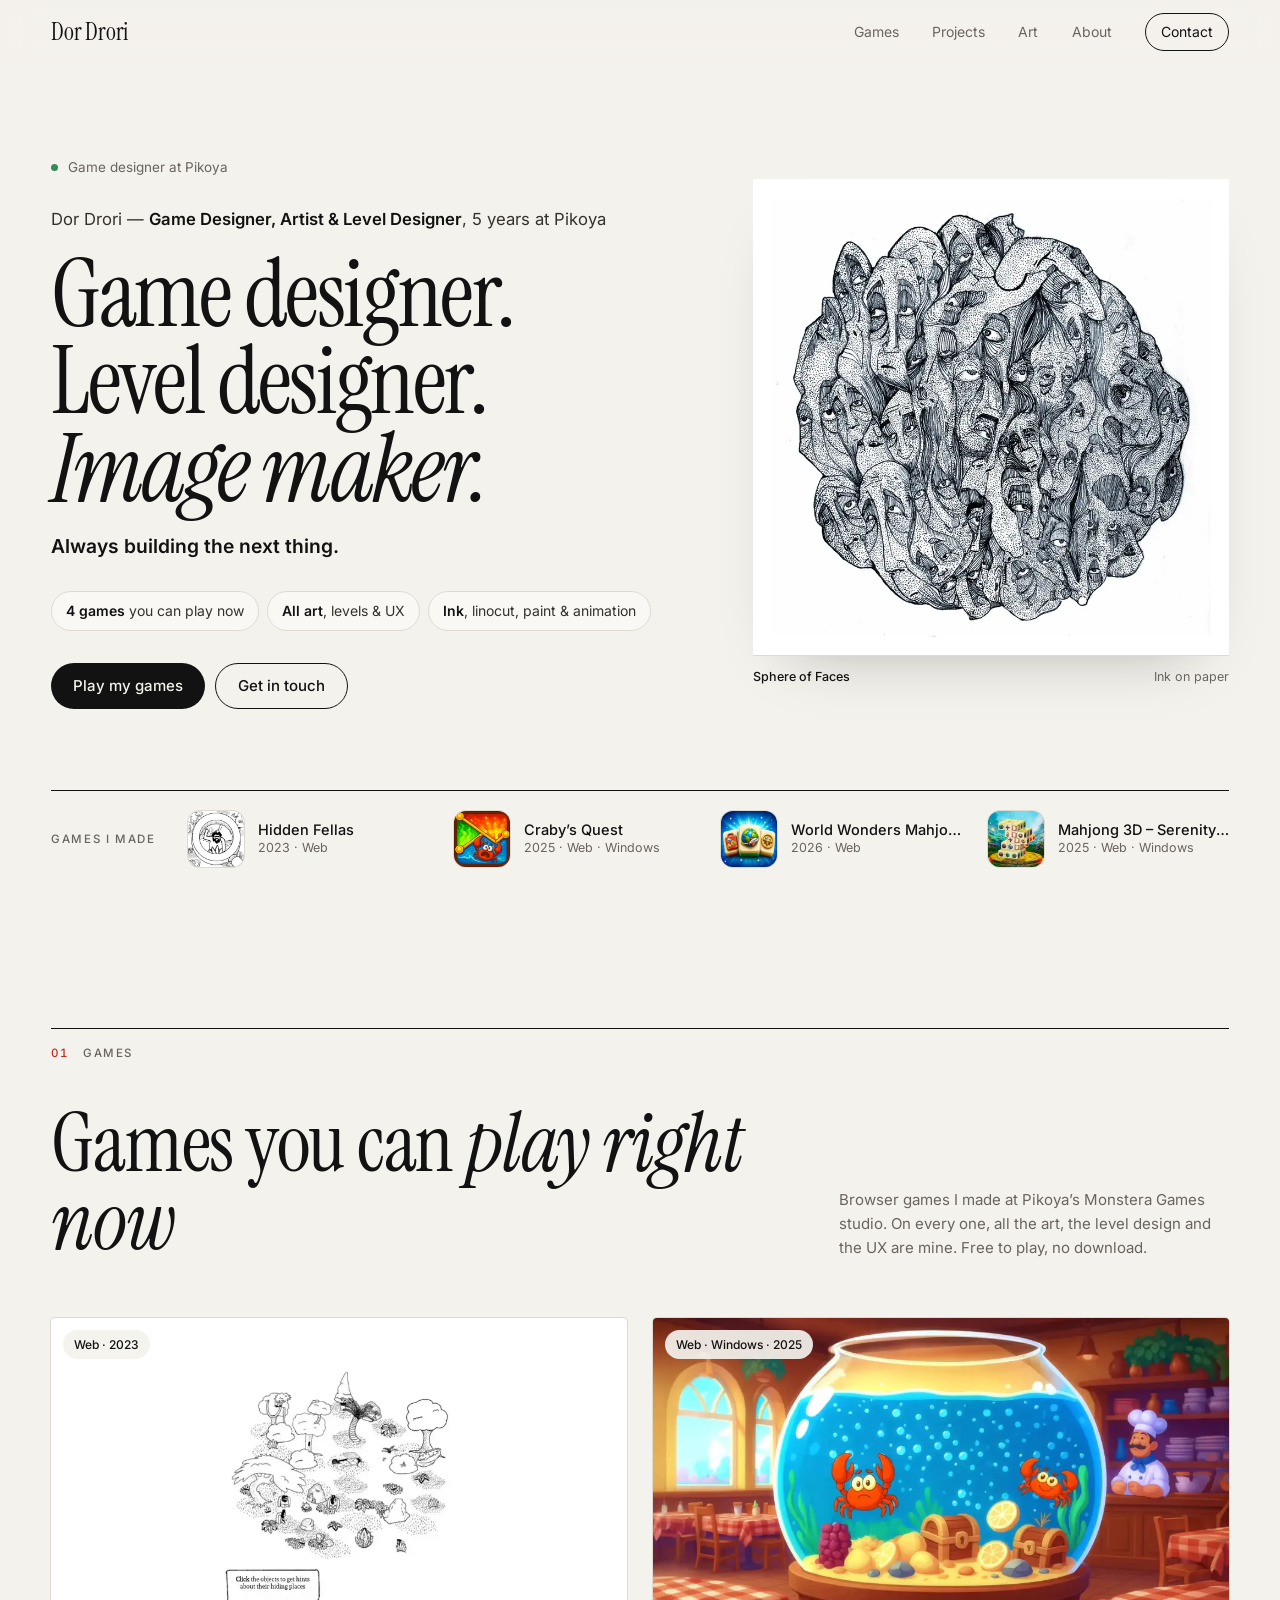
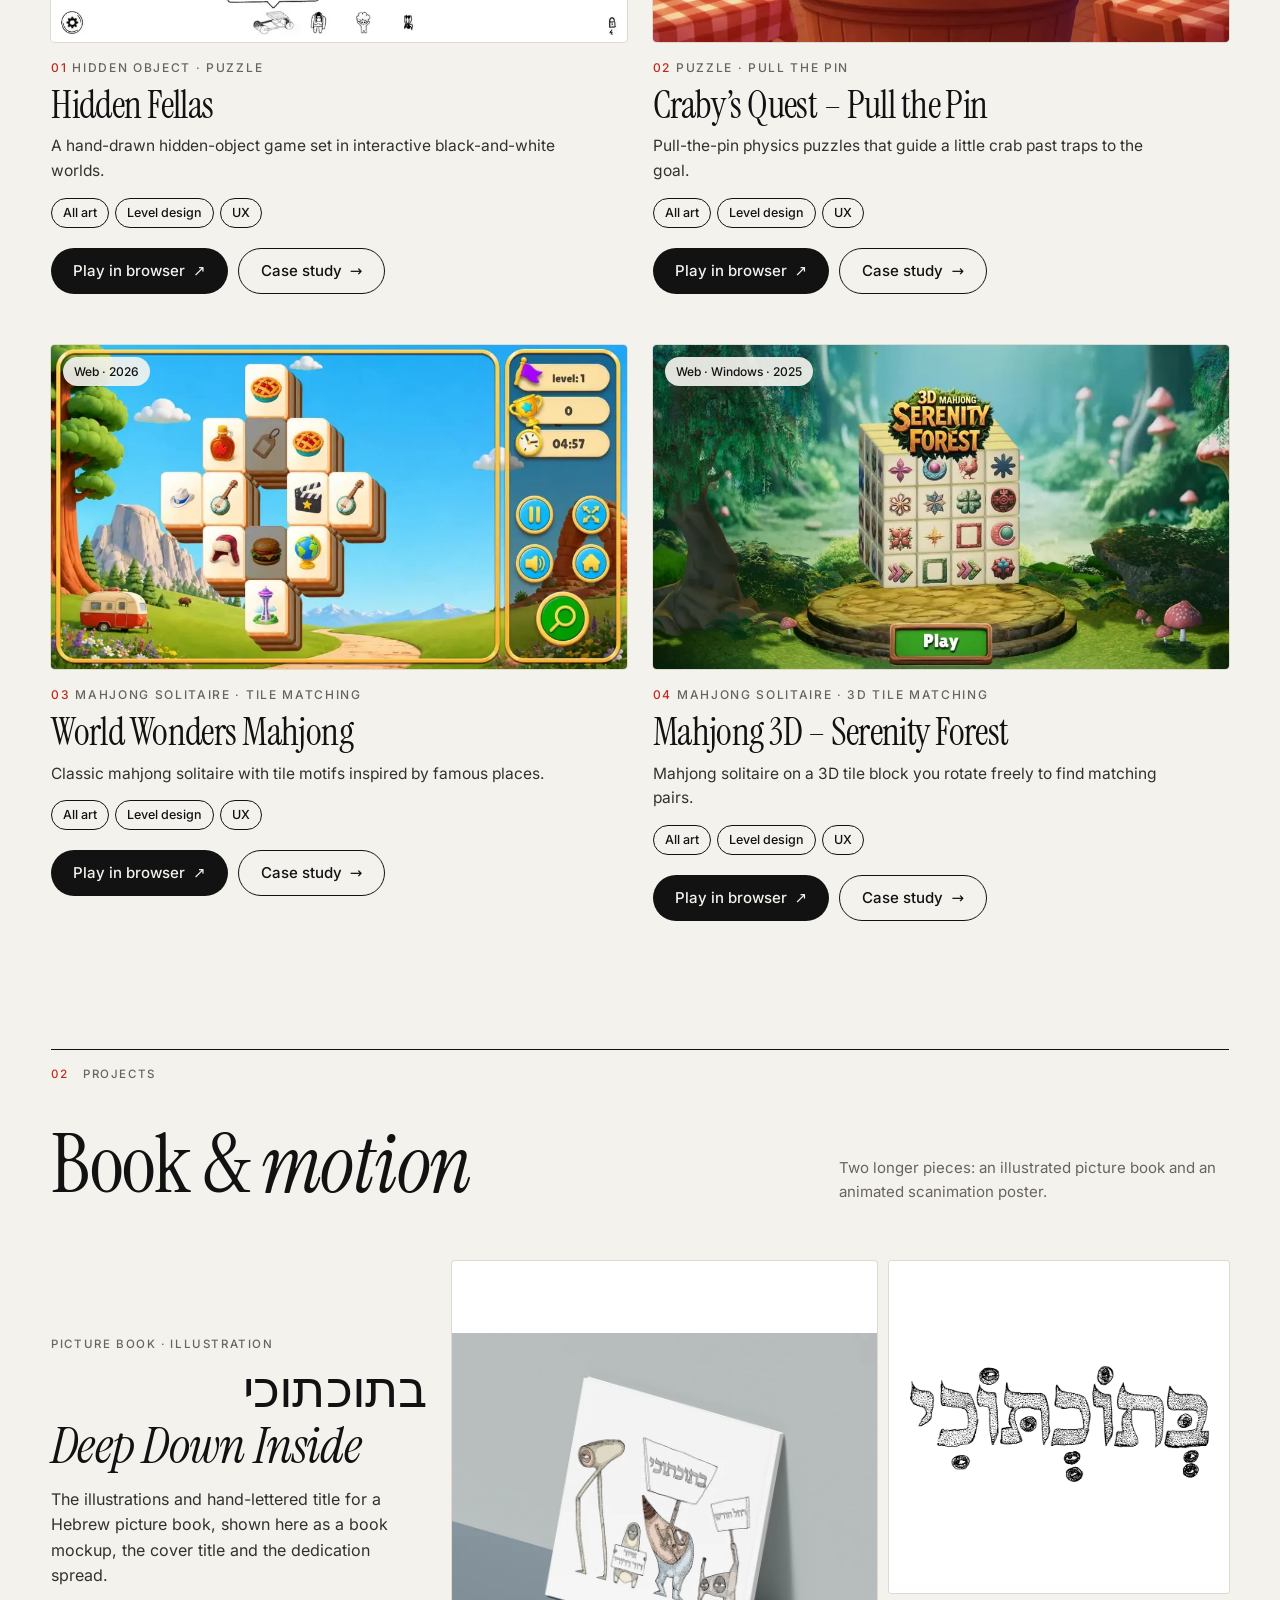
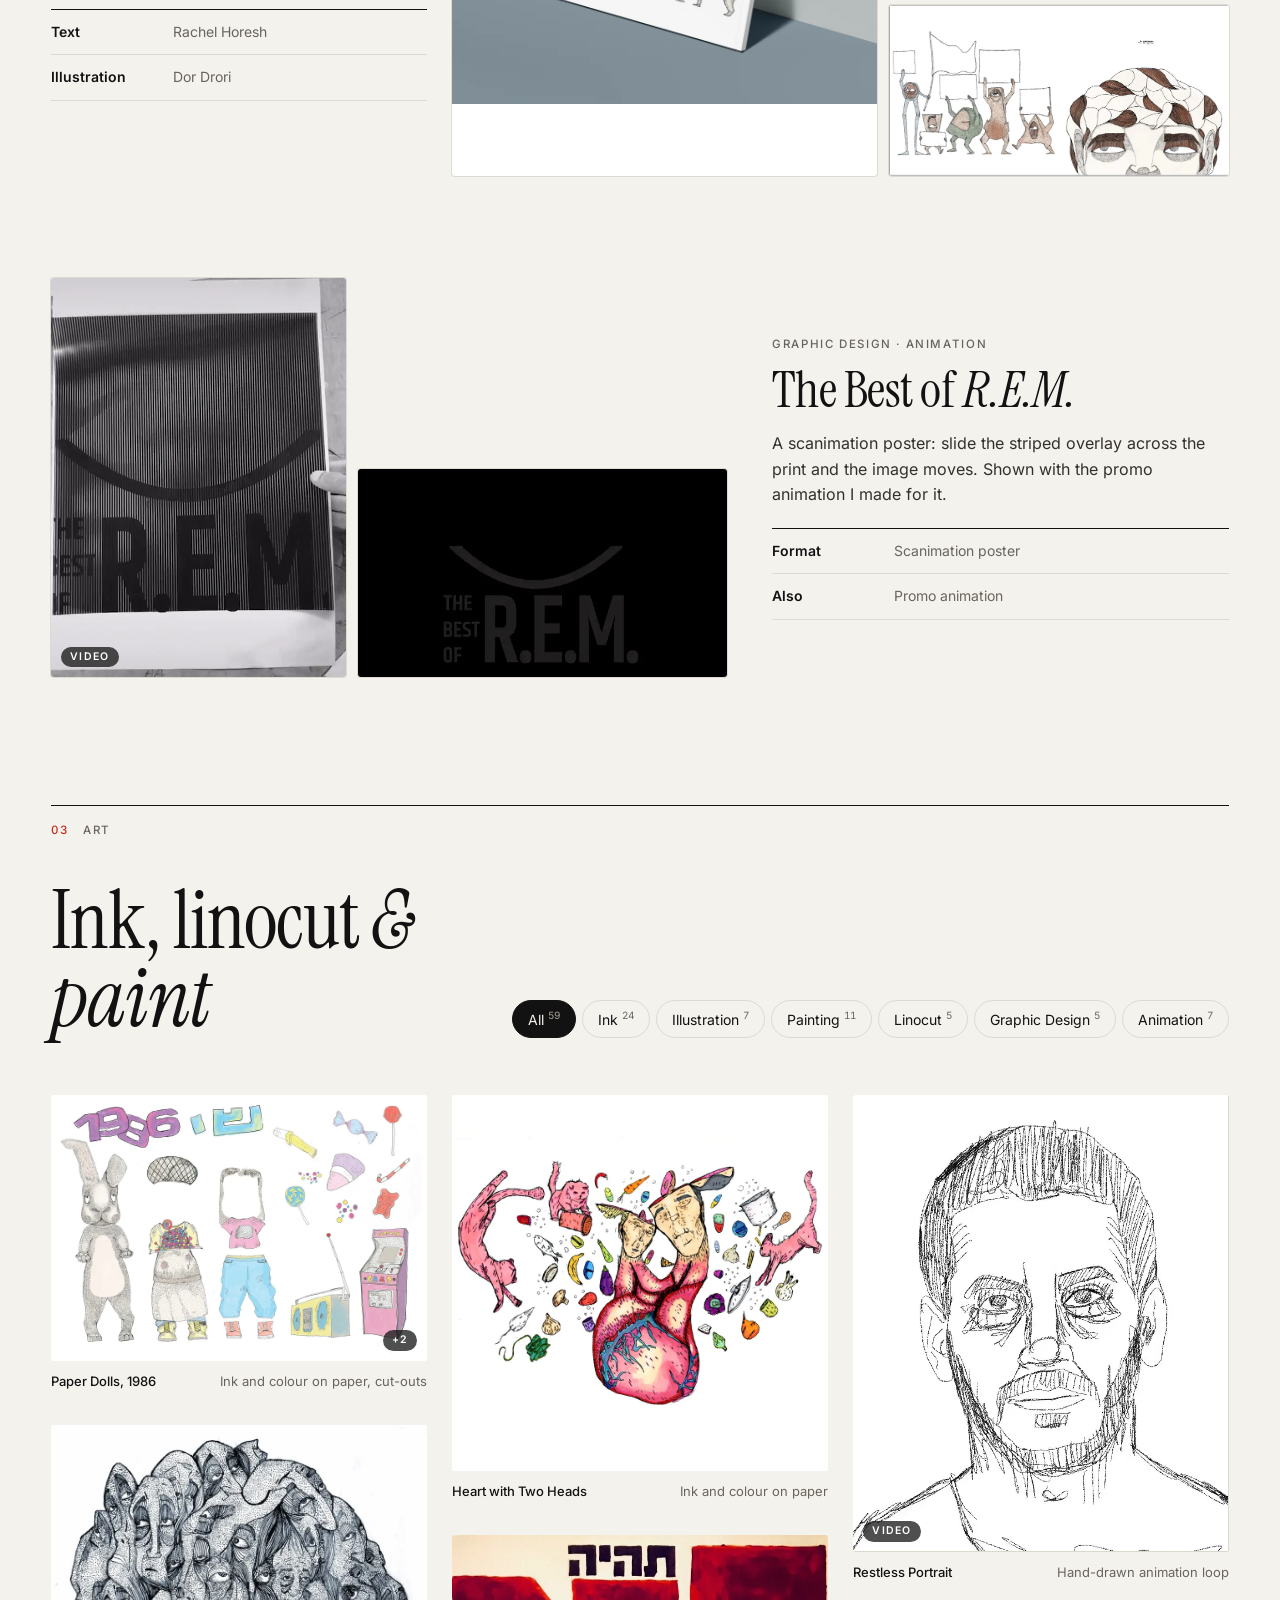
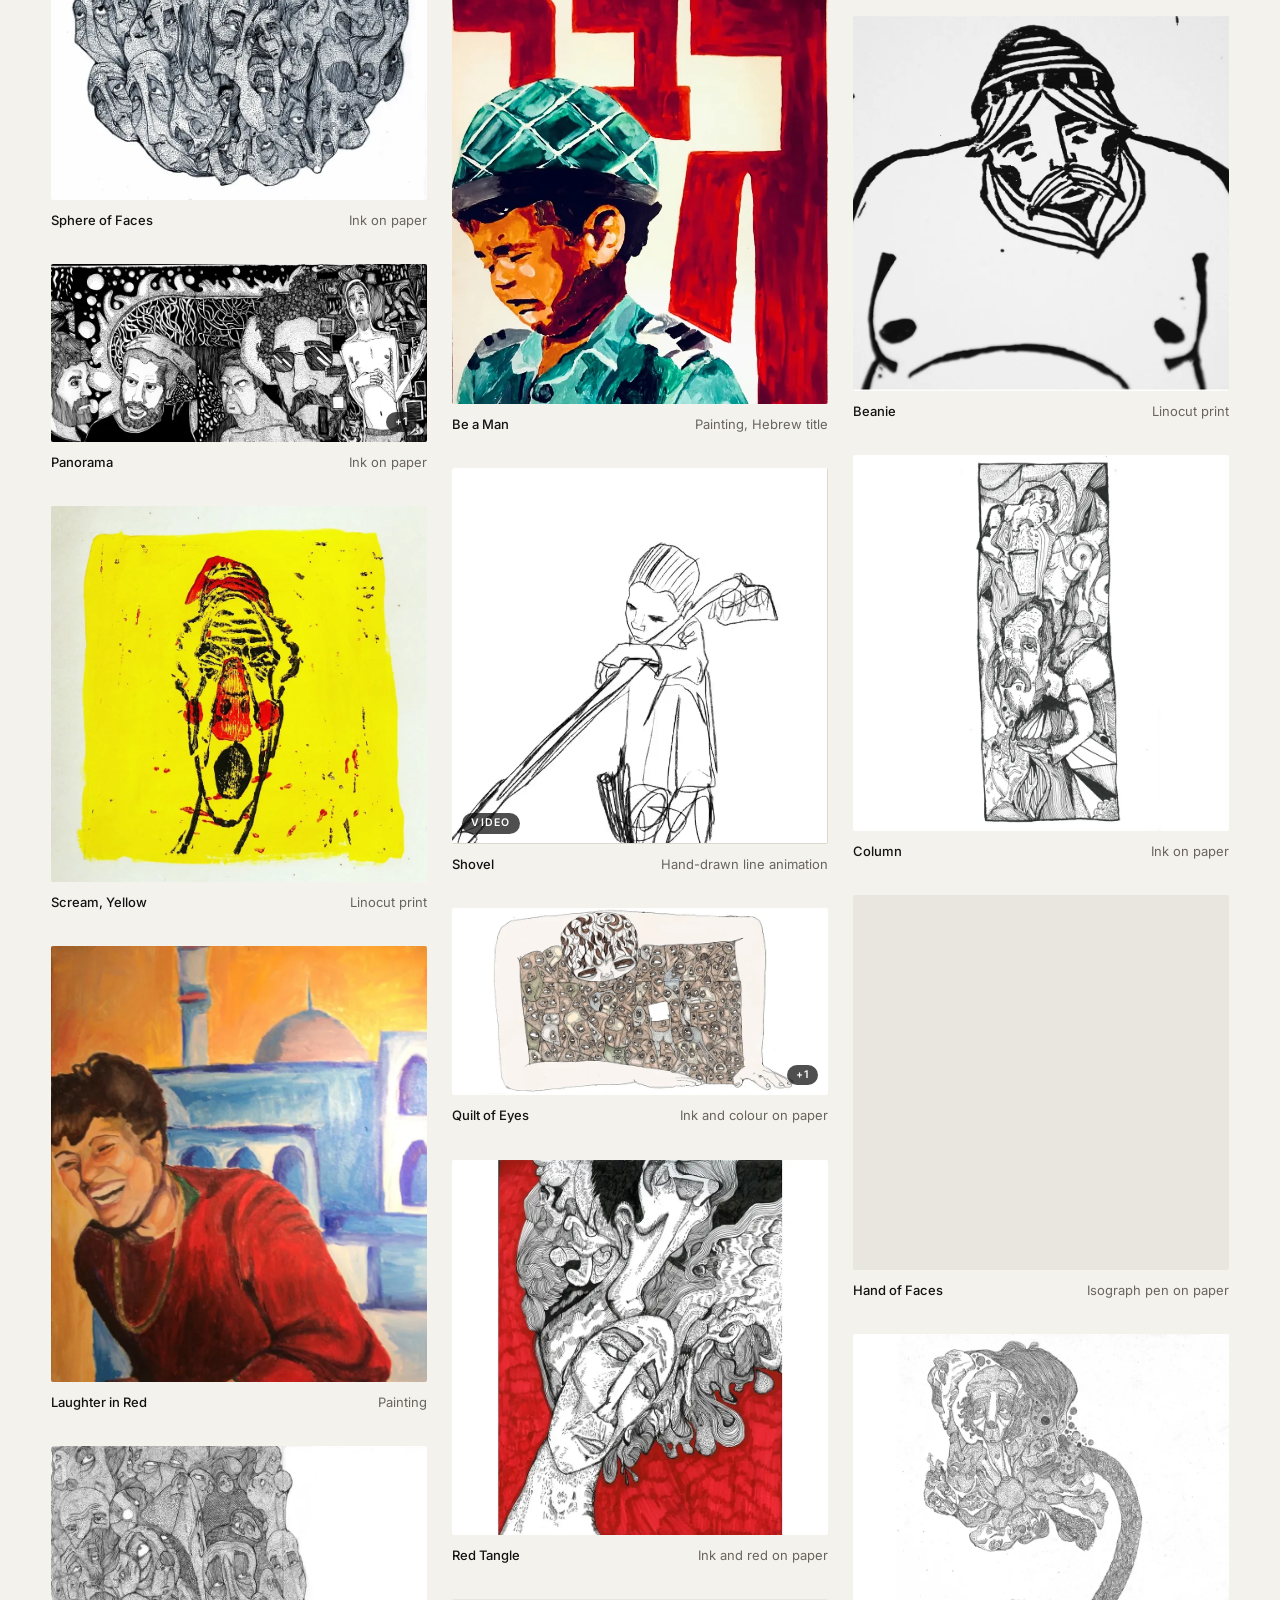
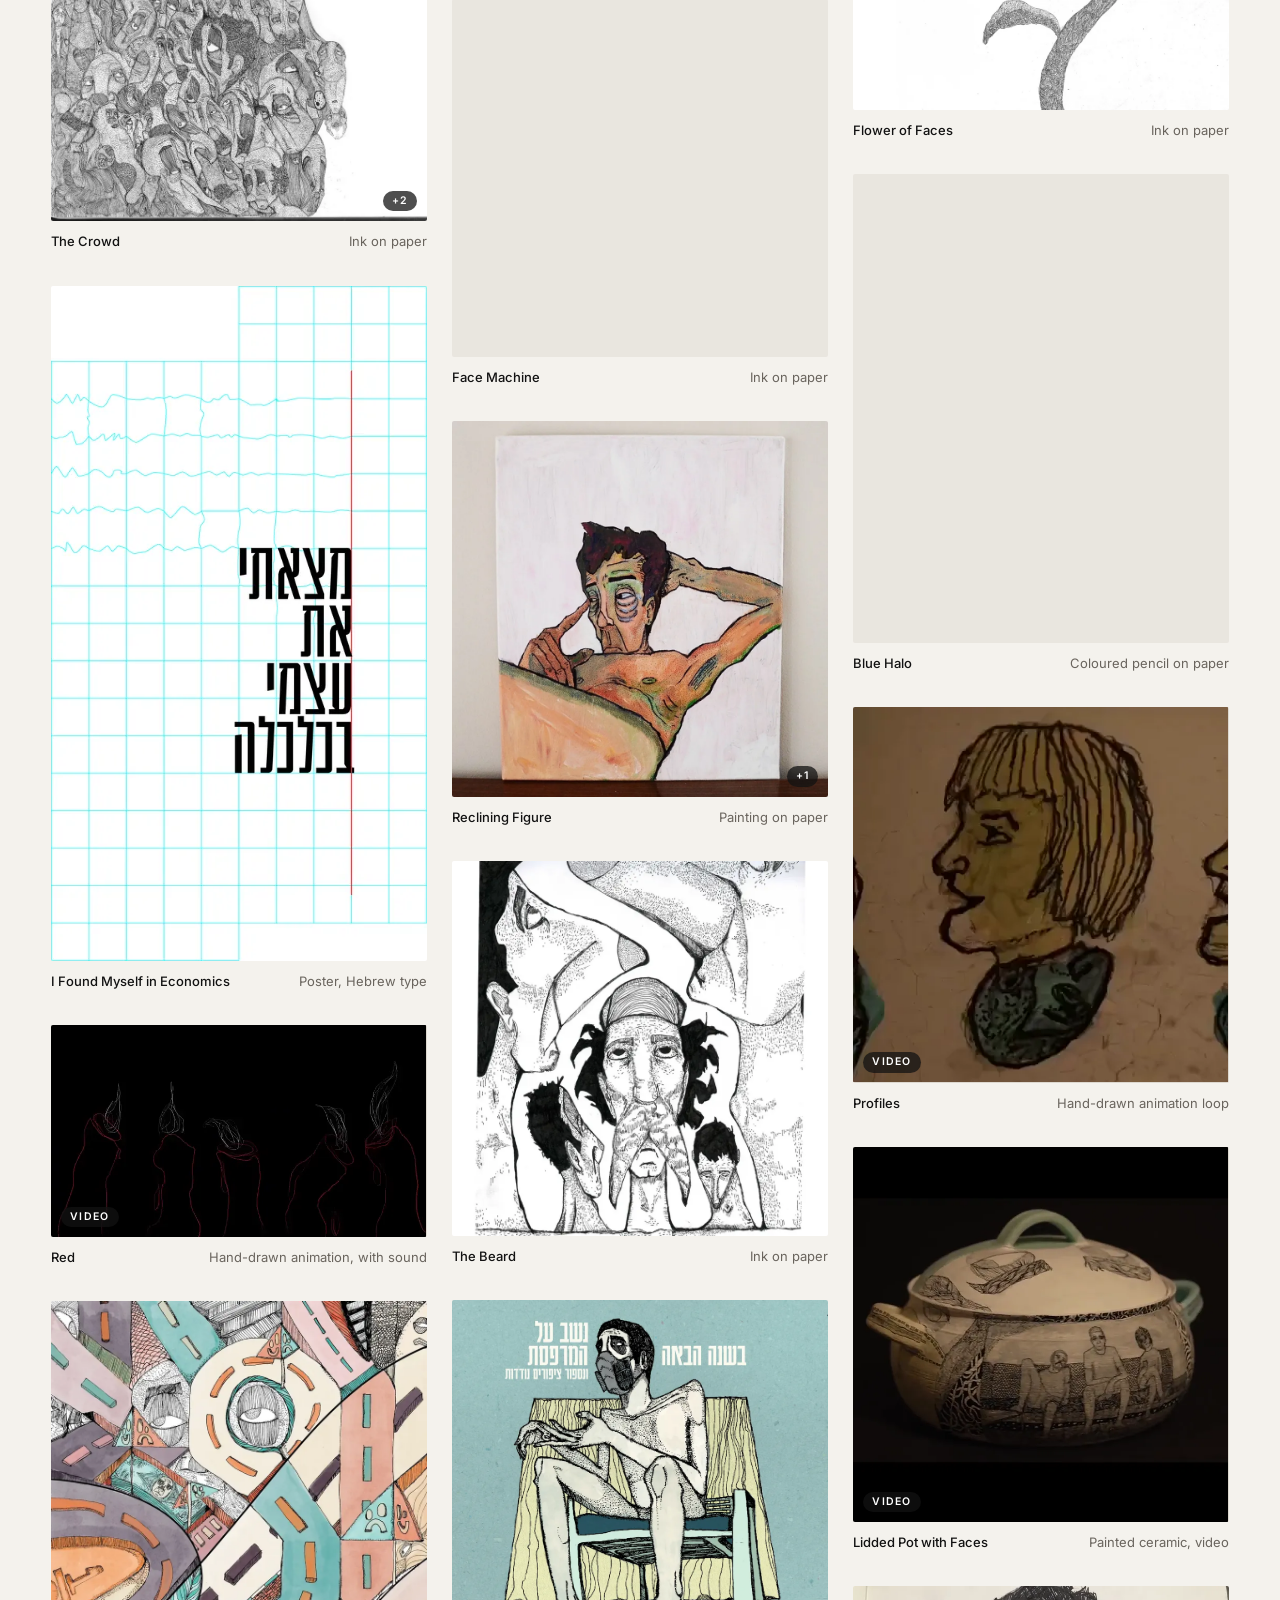
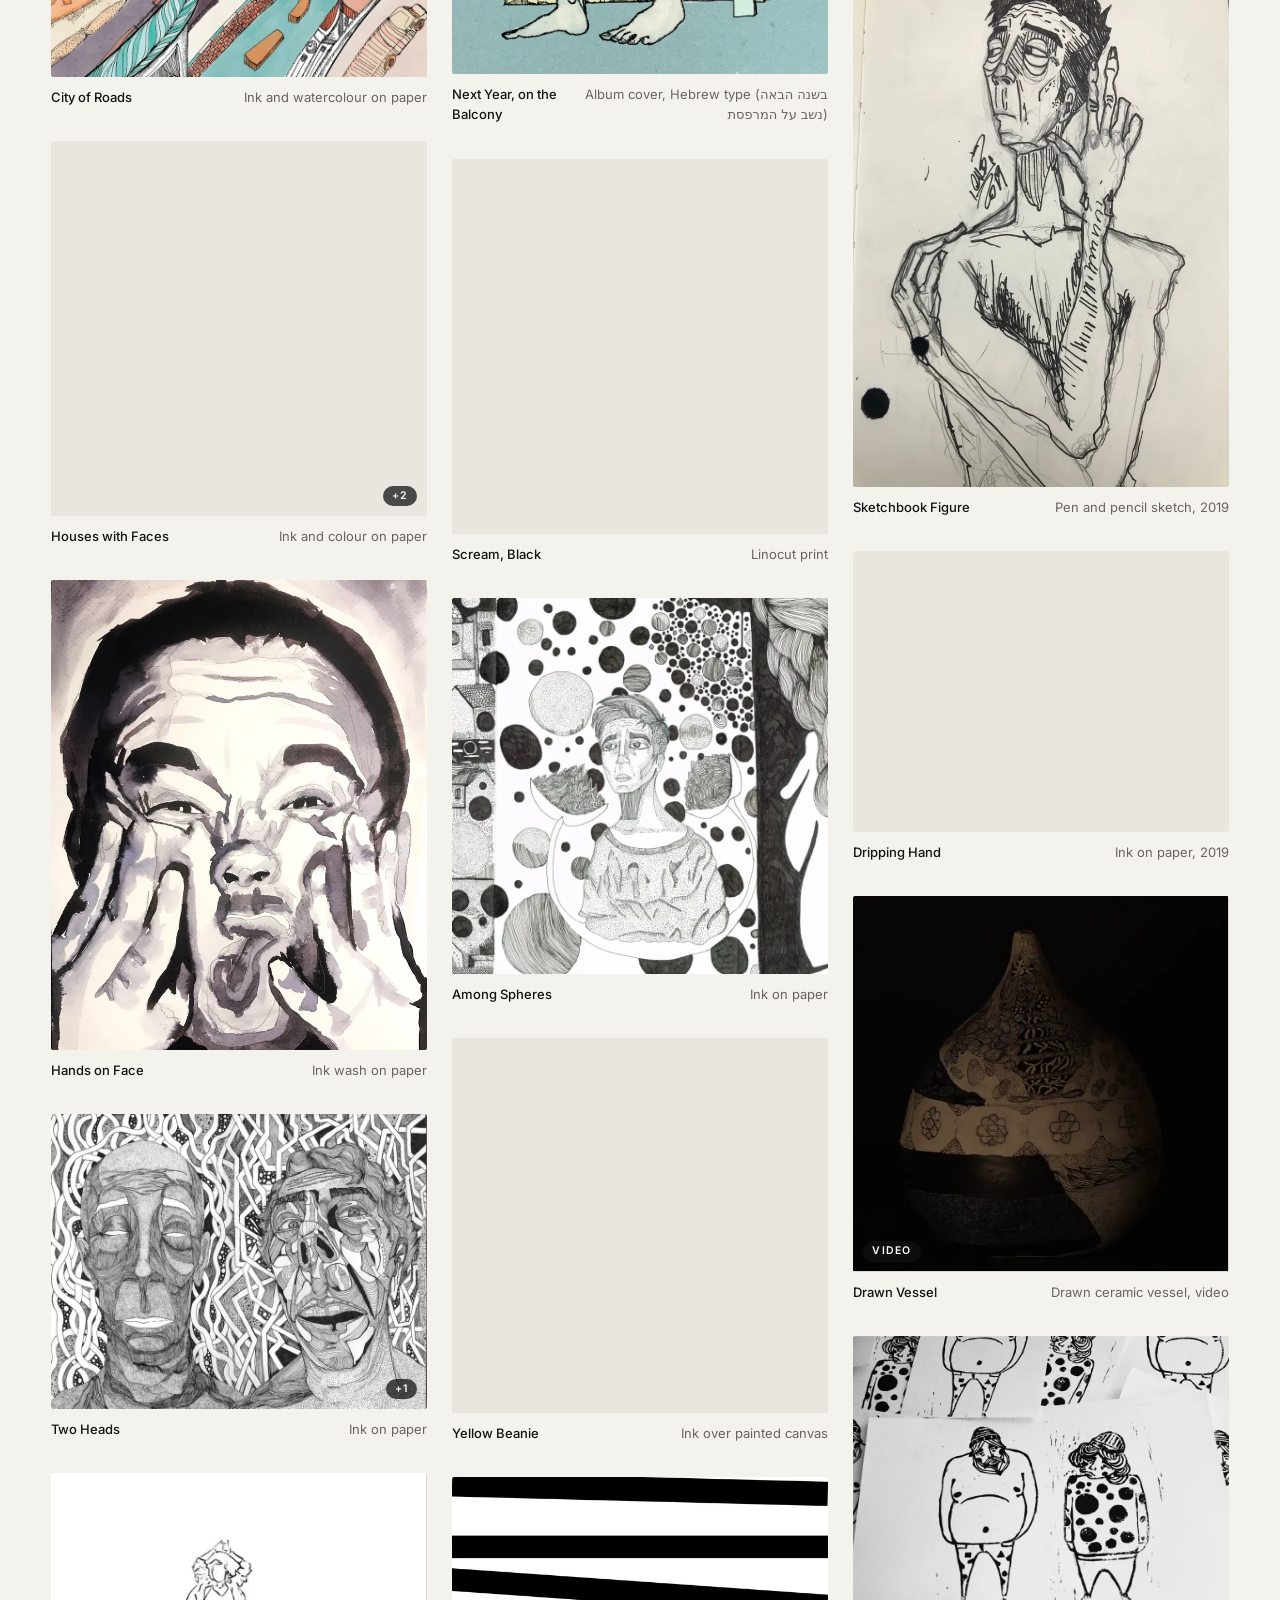
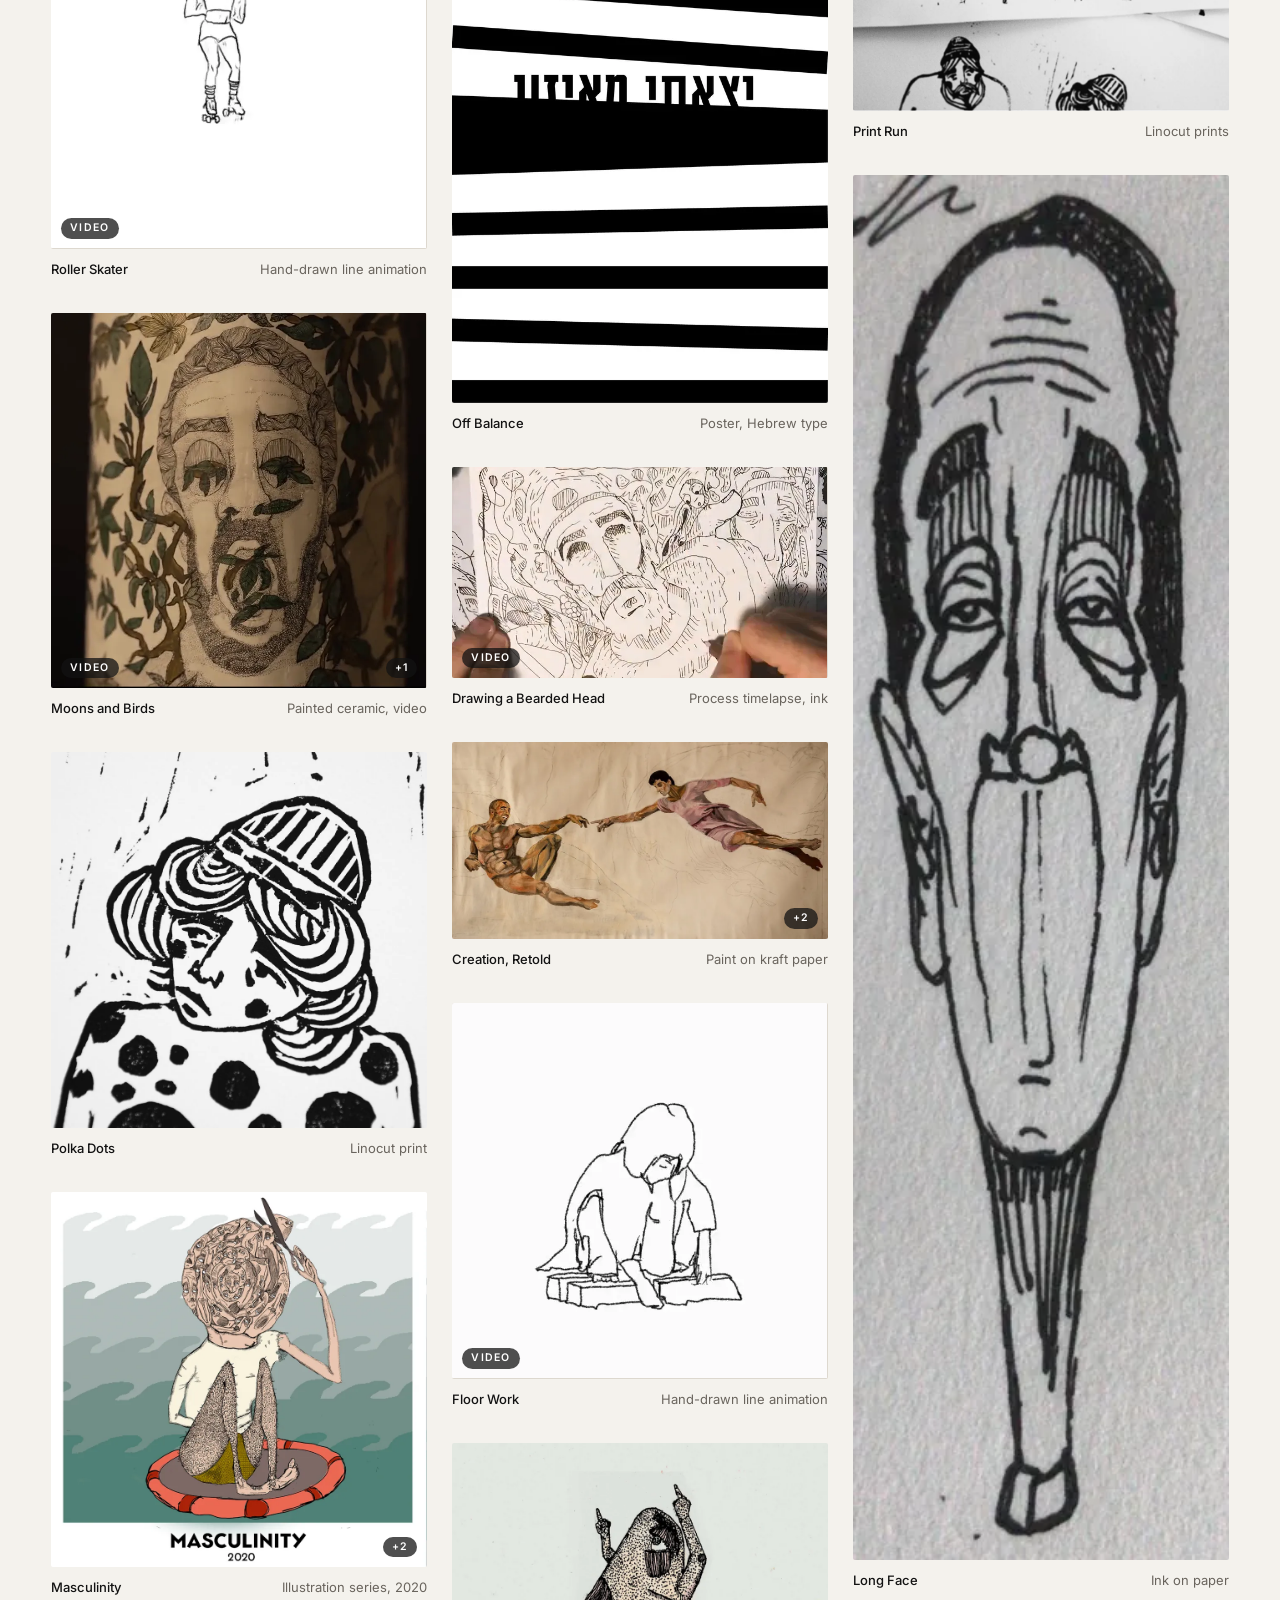
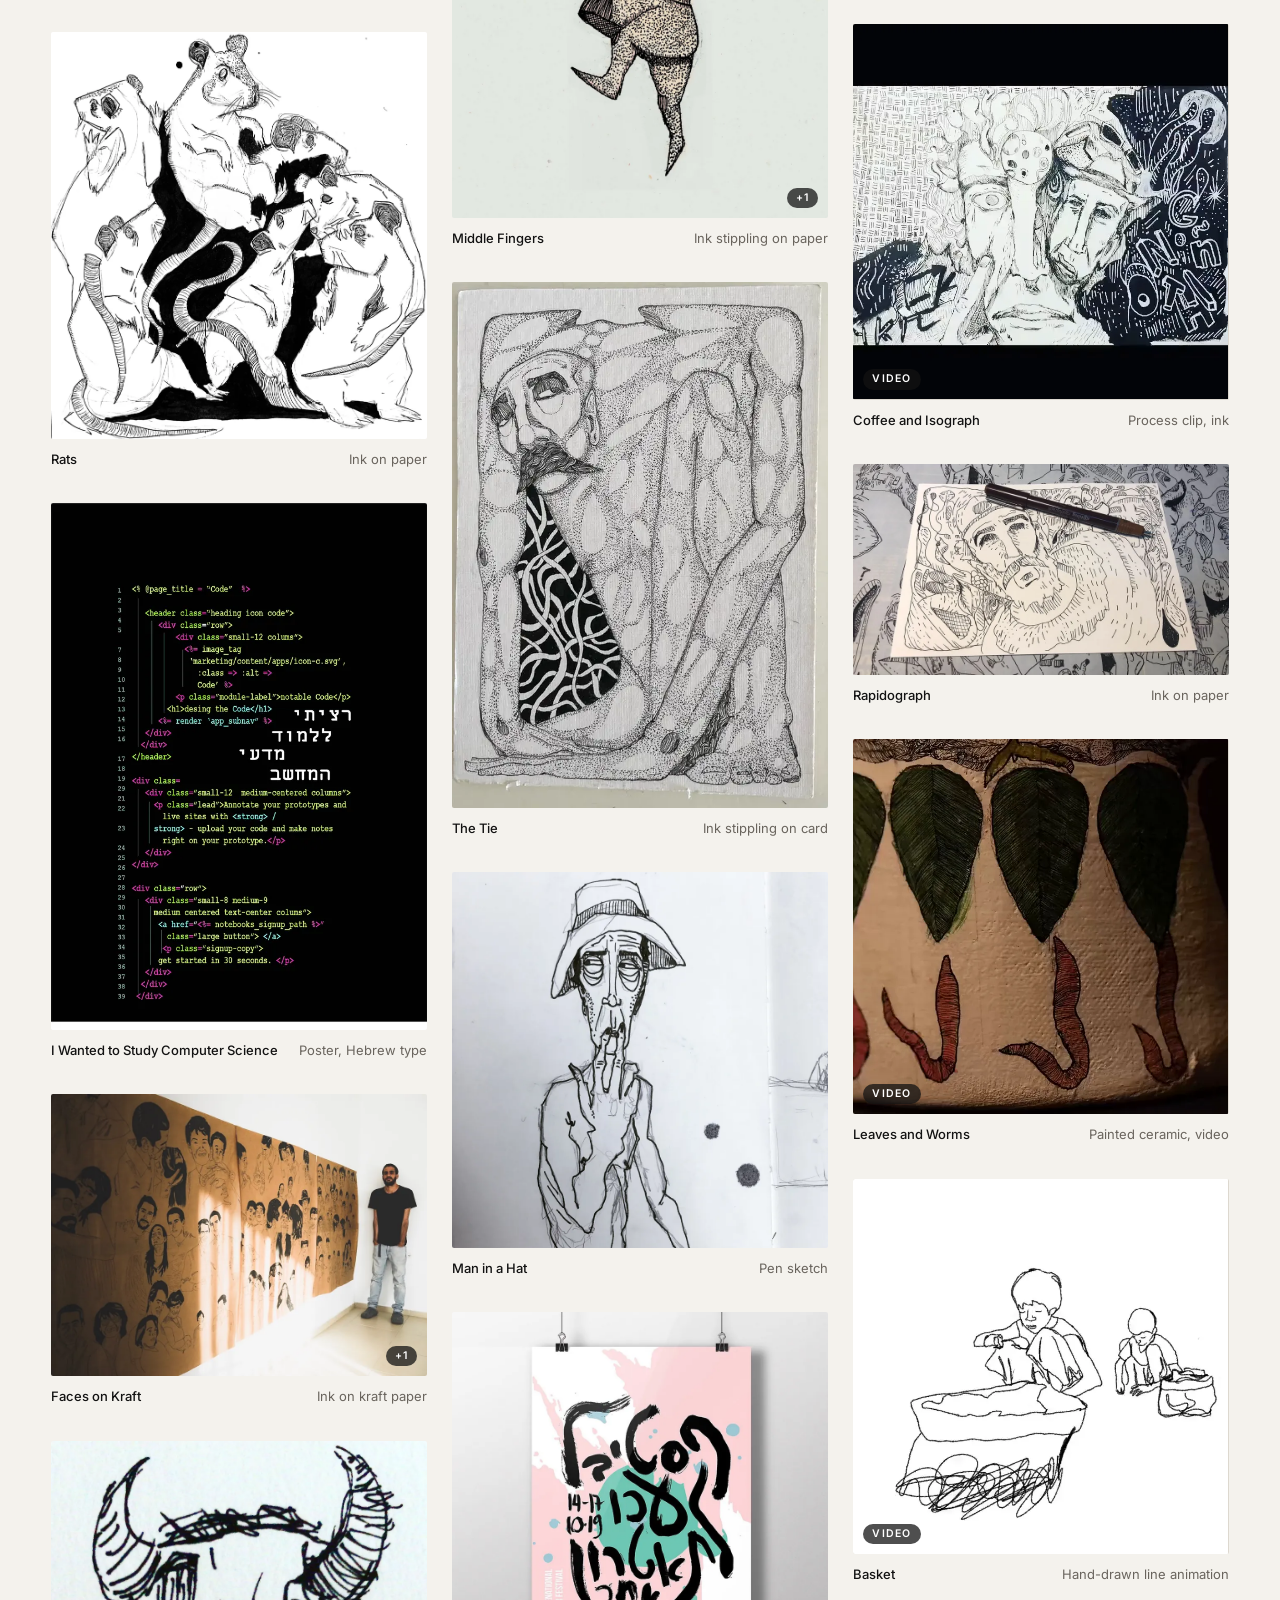
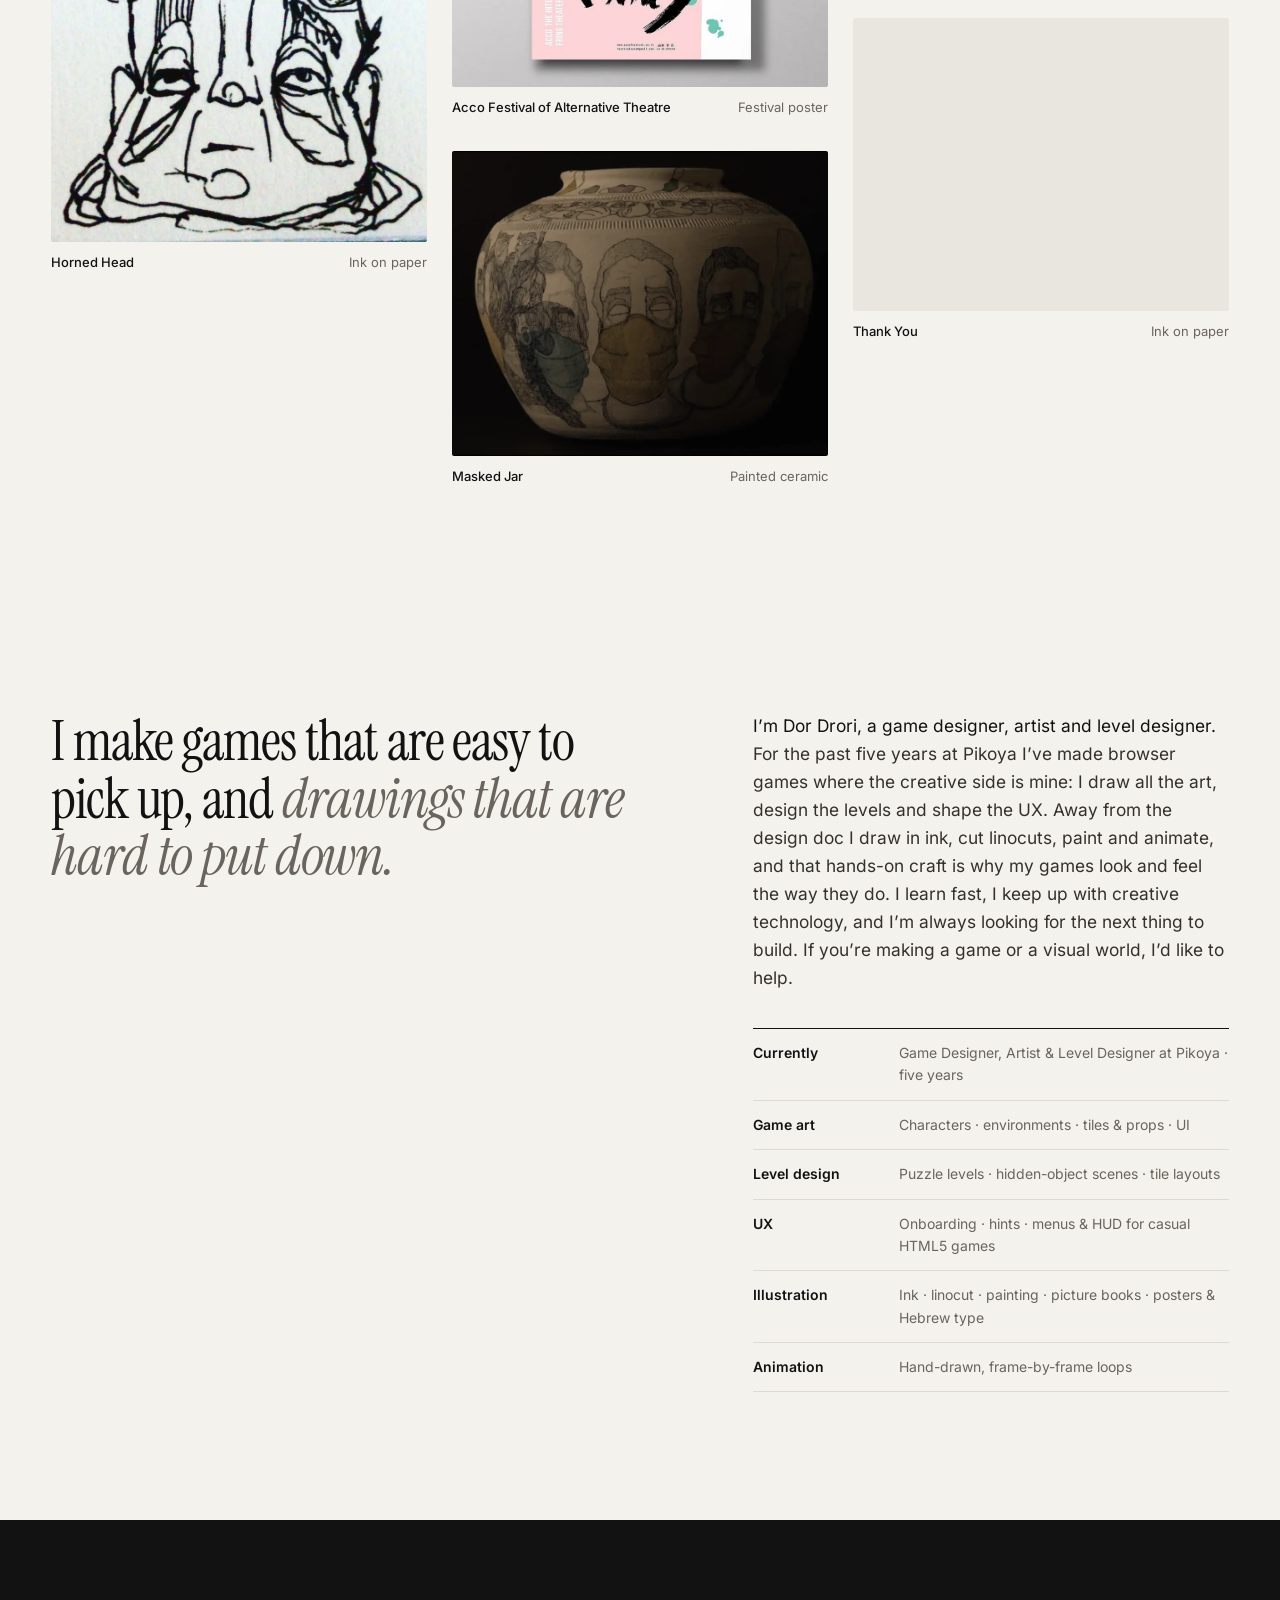
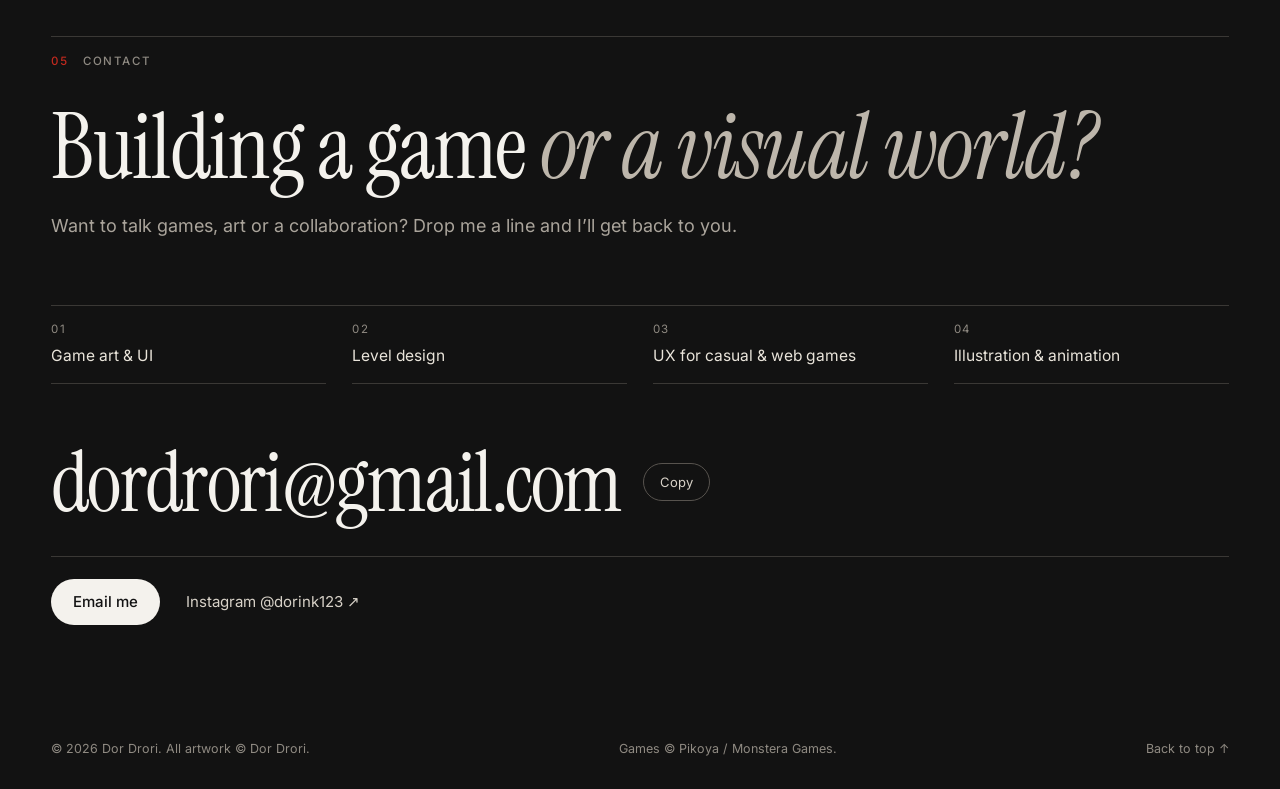
==== commit c3361c85: "Remove freelance availability wording" ====
--- a/index.html
+++ b/index.html
@@ -4,16 +4,16 @@
 <meta charset="utf-8">
 <meta name="viewport" content="width=device-width, initial-scale=1">
 <title>Dor Drori — Game Designer, Artist &amp; Level Designer</title>
-<meta name="description" content="Dor Drori: Game Designer, Artist &amp; Level Designer. Five years at Pikoya making browser games: all the art, the level design and the UX. Ink, linocut, painting and animation. Available for freelance.">
+<meta name="description" content="Dor Drori: Game Designer, Artist &amp; Level Designer. Five years at Pikoya making browser games: all the art, the level design and the UX. Ink, linocut, painting and animation.">
 <meta property="og:title" content="Dor Drori — Game Designer, Artist &amp; Level Designer">
-<meta property="og:description" content="Dor Drori: Game Designer, Artist &amp; Level Designer. Five years at Pikoya making browser games: all the art, the level design and the UX. Ink, linocut, painting and animation. Available for freelance.">
+<meta property="og:description" content="Dor Drori: Game Designer, Artist &amp; Level Designer. Five years at Pikoya making browser games: all the art, the level design and the UX. Ink, linocut, painting and animation.">
 <meta property="og:image" content="https://dordrori-art.github.io/portfolio/media/sphere-l.jpg">
 <meta property="og:type" content="website">
 <meta property="og:url" content="https://dordrori-art.github.io/portfolio/">
 <link rel="canonical" href="https://dordrori-art.github.io/portfolio/">
 <meta name="twitter:card" content="summary_large_image">
 <meta name="twitter:title" content="Dor Drori — Game Designer, Artist &amp; Level Designer">
-<meta name="twitter:description" content="Dor Drori: Game Designer, Artist &amp; Level Designer. Five years at Pikoya making browser games: all the art, the level design and the UX. Ink, linocut, painting and animation. Available for freelance.">
+<meta name="twitter:description" content="Dor Drori: Game Designer, Artist &amp; Level Designer. Five years at Pikoya making browser games: all the art, the level design and the UX. Ink, linocut, painting and animation.">
 <meta name="twitter:image" content="https://dordrori-art.github.io/portfolio/media/sphere-l.jpg">
 <meta name="theme-color" content="#f4f2ed">
 <link rel="preload" href="fonts/serif.woff2" as="font" type="font/woff2" crossorigin>
@@ -27,19 +27,19 @@
   <a class="brand" href="#top" aria-label="Dor Drori, home">Dor Drori</a>
   <button class="nav-toggle" type="button" aria-expanded="false" aria-controls="navMenu" aria-label="Open menu"><span></span><span></span></button>
   <nav aria-label="Primary" id="navMenu">
-    <a href="#games">Games</a><a href="#projects">Projects</a><a href="#art">Art</a><a href="#about">About</a><a href="#contact" class="nav-cta">Hire me</a>
+    <a href="#games">Games</a><a href="#projects">Projects</a><a href="#art">Art</a><a href="#about">About</a><a href="#contact" class="nav-cta">Contact</a>
   </nav>
 </header>
 <main id="main">
 <section class="hero" aria-labelledby="hero-title">
   <div class="hero-text">
-    <p class="eyebrow"><span class="dot" aria-hidden="true"></span>Available for freelance &amp; collaborations</p>
+    <p class="eyebrow"><span class="dot" aria-hidden="true"></span>Game designer at Pikoya</p>
     <p class="hero-role">Dor Drori — <strong>Game Designer, Artist &amp; Level Designer</strong>, 5 years at Pikoya</p>
     <h1 id="hero-title">Game designer.<br>Level designer.<br><em>Image maker.</em><span class="h1-tag">Always building the next thing.</span></h1>
     <ul class="proof" aria-label="At a glance">
       <li><strong>4 games</strong> you can play now</li><li><strong>All art</strong>, levels &amp; UX</li><li><strong>Ink</strong>, linocut, paint &amp; animation</li>
     </ul>
-    <div class="hero-cta"><a class="btn btn-solid" href="#games">Play my games</a><a class="btn btn-line" href="#contact">Hire me</a></div>
+    <div class="hero-cta"><a class="btn btn-solid" href="#games">Play my games</a><a class="btn btn-line" href="#contact">Get in touch</a></div>
   </div>
   <figure class="hero-art">
     <button class="hero-btn" data-open="6" aria-label="Open Sphere of Faces, full size">
@@ -158,9 +158,9 @@
 
 <section class="contact" id="contact" aria-labelledby="contact-title">
   <div class="contact-in">
-    <p class="kicker"><span>05</span> Hire me</p>
+    <p class="kicker"><span>05</span> Contact</p>
     <h2 id="contact-title">Building a game <em>or a visual world?</em></h2>
-    <p class="contact-sub">I’m available for freelance work and collaborations. Tell me about your project and I’ll get back to you.</p>
+    <p class="contact-sub">Want to talk games, art or a collaboration? Drop me a line and I’ll get back to you.</p>
     <ul class="services">
       <li><span>01</span>Game art &amp; UI</li><li><span>02</span>Level design</li><li><span>03</span>UX for casual &amp; web games</li><li><span>04</span>Illustration &amp; animation</li>
     </ul>
@@ -169,7 +169,7 @@
       <button class="copy" type="button" data-copy="dordrori@gmail.com" aria-describedby="copyStatus">Copy</button>
       <span class="sr" id="copyStatus" aria-live="polite"></span>
     </div>
-    <p class="contact-alt"><a class="btn btn-invert" href="mailto:dordrori@gmail.com?subject=Freelance%20project">Email me about a project</a><a href="https://www.instagram.com/dorink123/" target="_blank" rel="noopener">Instagram @dorink123 <span aria-hidden="true">↗</span></a></p>
+    <p class="contact-alt"><a class="btn btn-invert" href="mailto:dordrori@gmail.com?subject=Hello%20Dor">Email me</a><a href="https://www.instagram.com/dorink123/" target="_blank" rel="noopener">Instagram @dorink123 <span aria-hidden="true">↗</span></a></p>
   </div>
 </section>
 </main>
